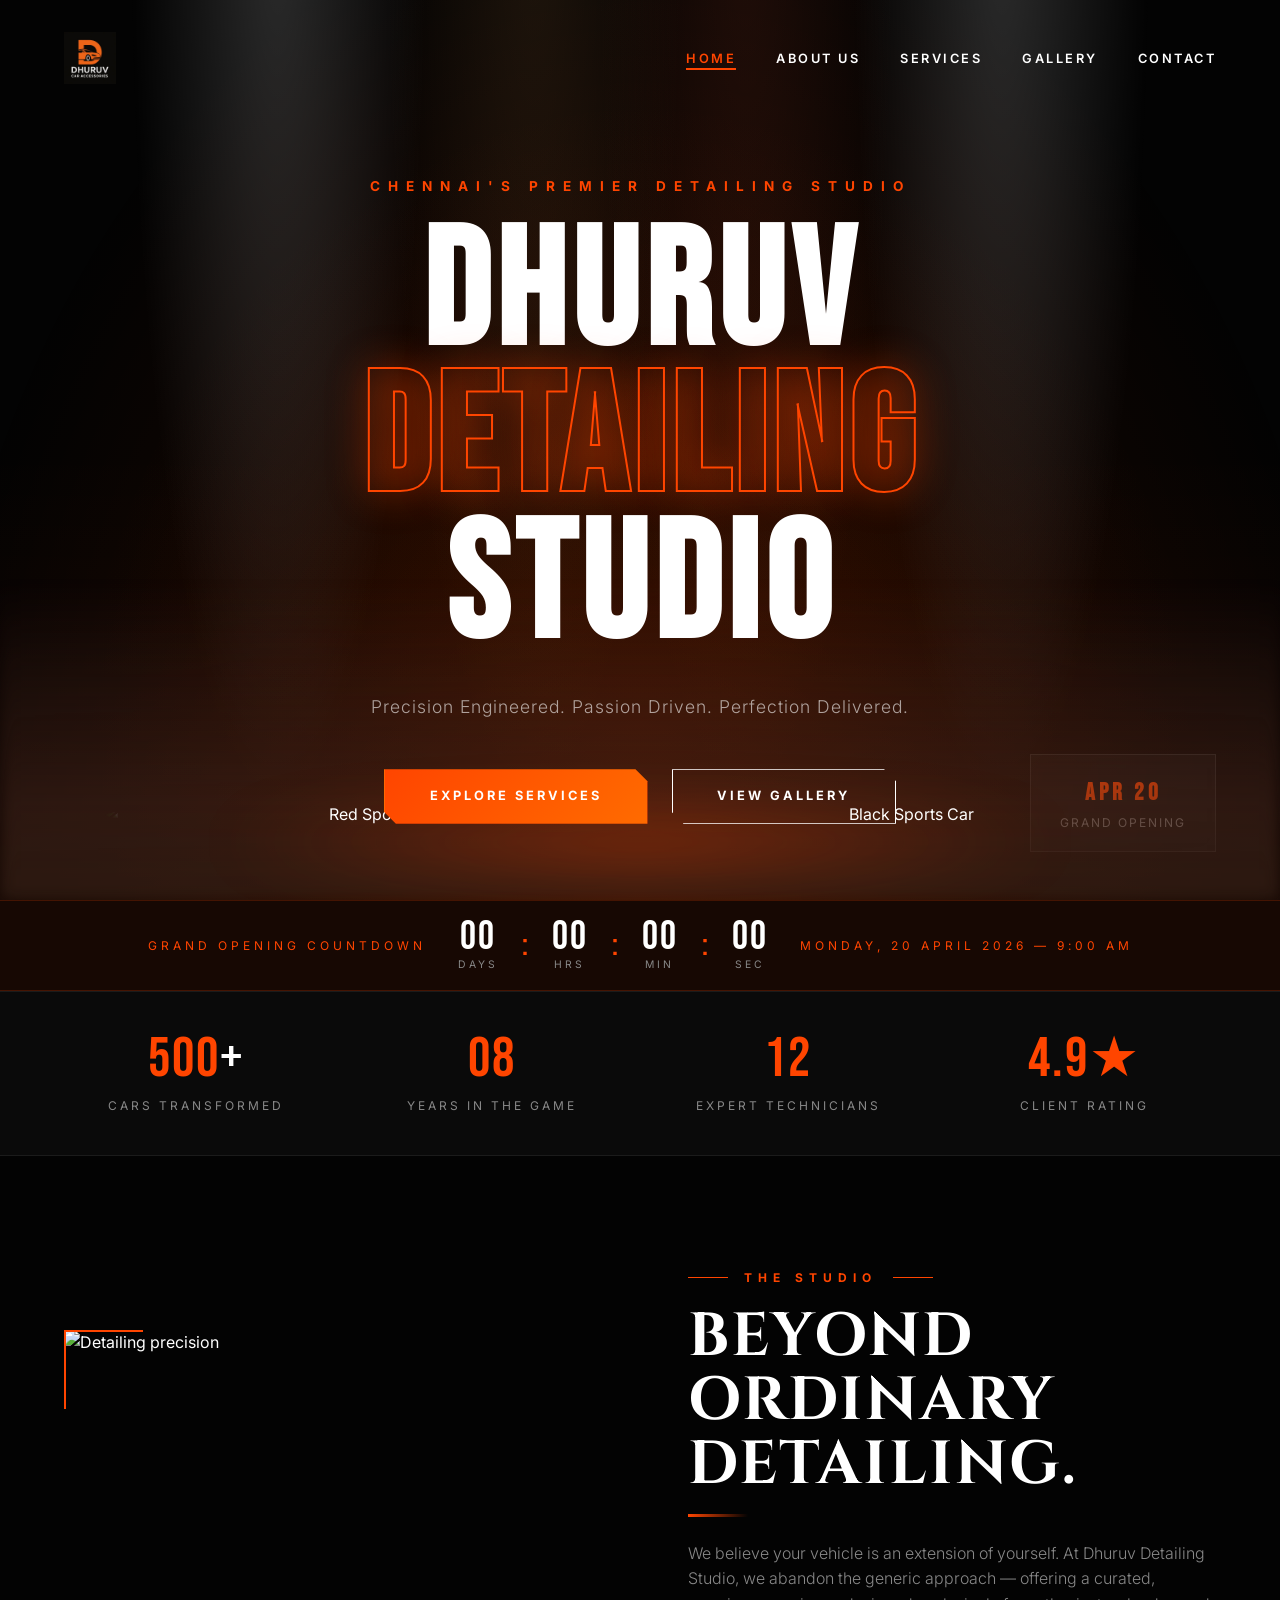
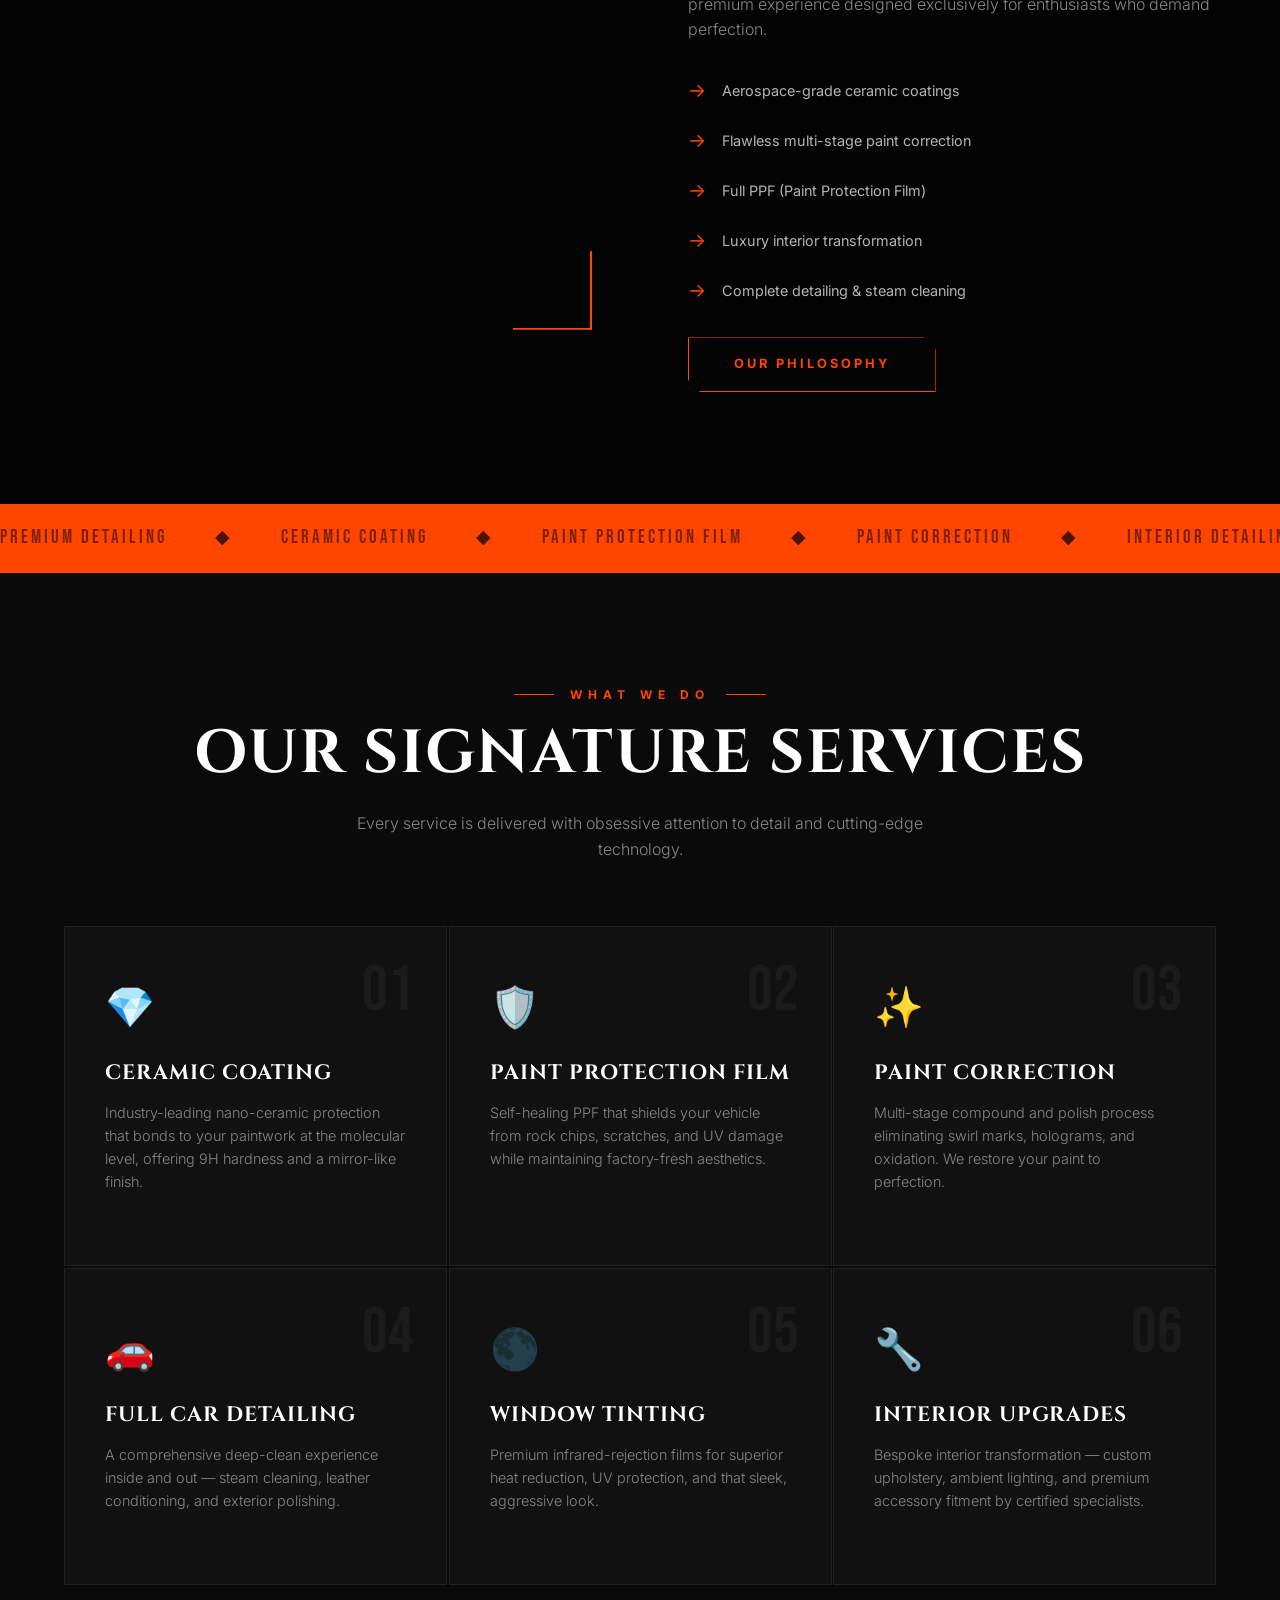
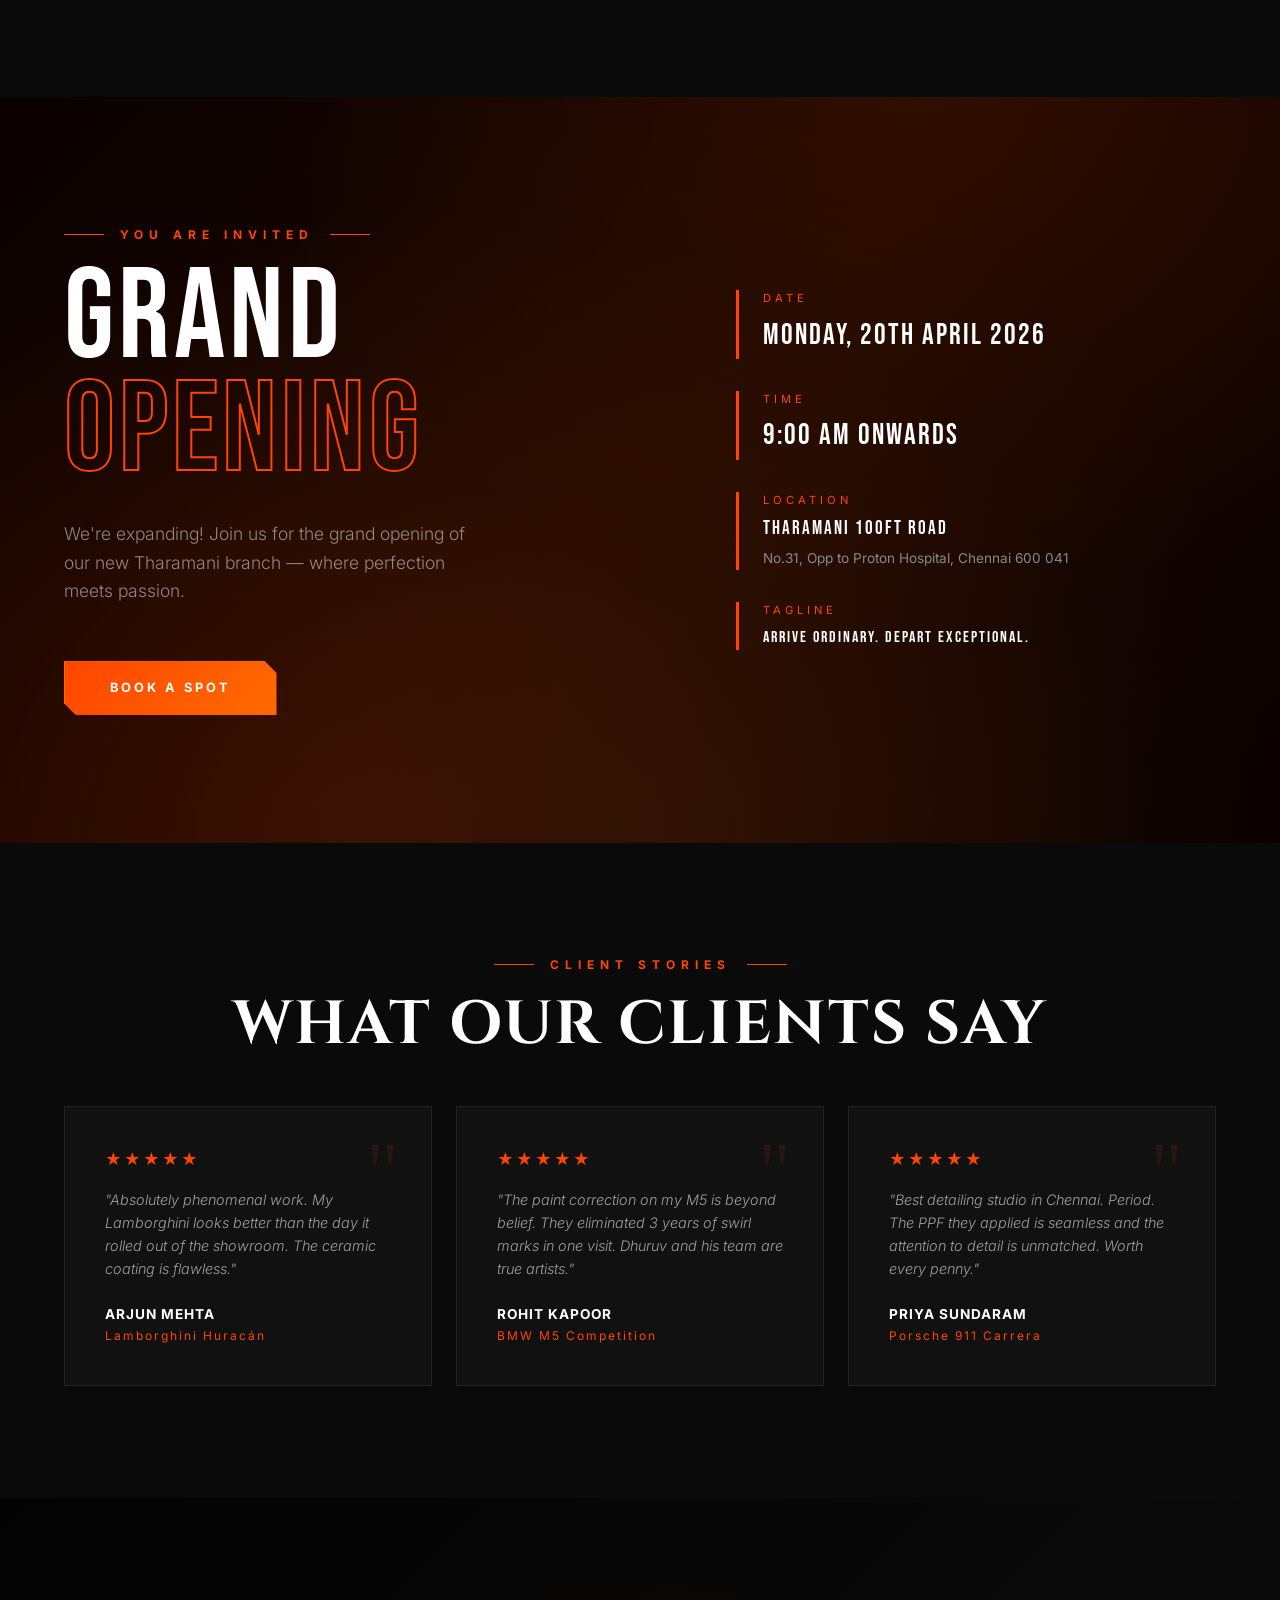
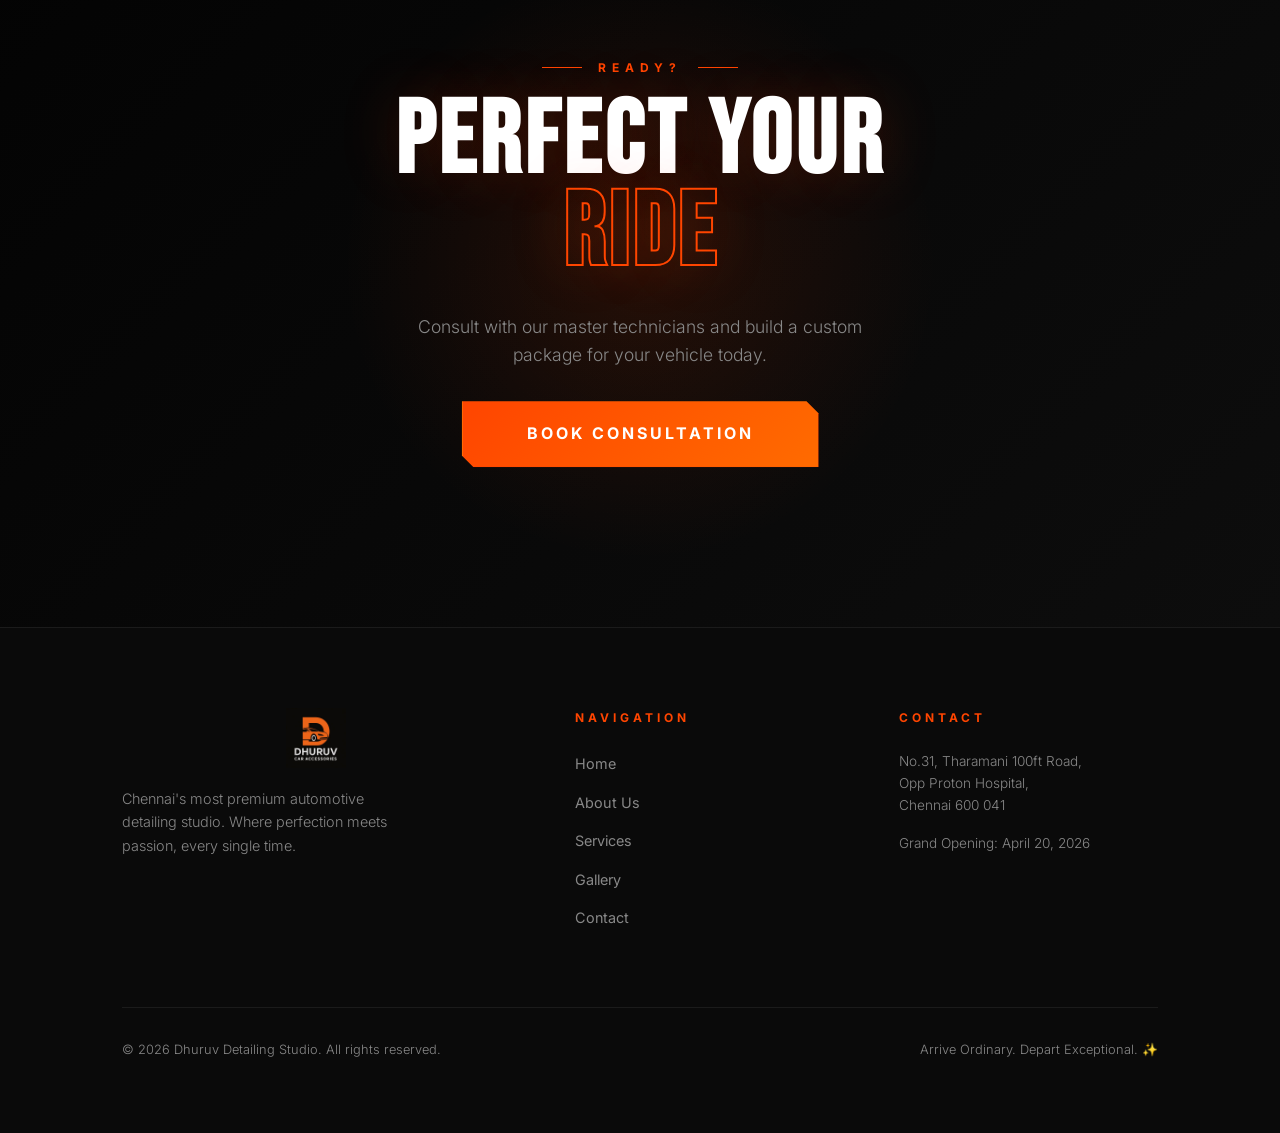
==== index.html @ 98443b07 "first working page a page is created by ai not custamized" ====
<!DOCTYPE html>
<html lang="en">
<head>
    <meta charset="UTF-8">
    <meta name="viewport" content="width=device-width, initial-scale=1.0">
    <title>Dhuruv Detailing Studio | Premium Automotive Detailing Chennai</title>
    <meta name="description" content="Chennai's most premium automotive detailing studio. Paint correction, ceramic coatings, PPF & luxury interior upgrades. Grand Opening April 20, 2026.">
    <link rel="preconnect" href="https://fonts.googleapis.com">
    <link rel="preconnect" href="https://fonts.gstatic.com" crossorigin>
    <link href="https://fonts.googleapis.com/css2?family=Bebas+Neue&family=Cinzel:wght@400;700;900&family=Inter:wght@300;400;600;700&display=swap" rel="stylesheet">
    <link rel="stylesheet" href="style.css">
    <style>
        /* Page-specific overrides */
        .hero-img-overlay {
            position: absolute; inset: 0; z-index: 1;
            background: radial-gradient(ellipse at 50% 100%, rgba(255,69,0,0.15) 0%, transparent 80%);
        }
        .car-container {
            position: absolute; bottom: 8%; left: 50%; transform: translateX(-50%);
            width: 100%; max-width: 1200px;
            display: flex; justify-content: center; align-items: flex-end; z-index: 6;
        }
        .car-red {
            width: 48%; max-width: 550px; object-fit: contain;
            opacity: 0; mix-blend-mode: lighten;
            -webkit-mask-image: radial-gradient(ellipse at center, rgba(0,0,0,1) 40%, rgba(0,0,0,0) 70%);
            mask-image: radial-gradient(ellipse at center, rgba(0,0,0,1) 40%, rgba(0,0,0,0) 70%);
            animation: carRevealLeft 2s cubic-bezier(0.16,1,0.3,1) 0.6s forwards;
            margin-right: -2%; z-index: 2;
        }
        .car-black {
            width: 48%; max-width: 550px; object-fit: contain;
            opacity: 0; mix-blend-mode: lighten;
            -webkit-mask-image: radial-gradient(ellipse at center, rgba(0,0,0,1) 40%, rgba(0,0,0,0) 70%);
            mask-image: radial-gradient(ellipse at center, rgba(0,0,0,1) 40%, rgba(0,0,0,0) 70%);
            animation: carRevealRight 2s cubic-bezier(0.16,1,0.3,1) 0.8s forwards;
            z-index: 1;
        }
        @keyframes carRevealLeft {
            from { opacity: 0; transform: translateX(-150px) translateY(30px) scale(0.95); }
            to { opacity: 1; transform: translateX(0) translateY(0) scale(1); }
        }
        @keyframes carRevealRight {
            from { opacity: 0; transform: translateX(150px) translateY(30px) scale(0.95); }
            to { opacity: 1; transform: translateX(0) translateY(0) scale(1); }
        }
        .car-glow-floor {
            position: absolute; bottom: 2%; left: 50%; transform: translateX(-50%);
            width: 1000px; max-width: 90%; height: 80px;
            background: radial-gradient(ellipse, rgba(255,69,0,0.5) 0%, transparent 60%);
            z-index: 5; filter: blur(30px);
            animation: floorGlowPulse 4s ease-in-out infinite;
        }
        @keyframes floorGlowPulse {
            0%, 100% { opacity: 0.8; transform: translateX(-50%) scaleX(1); }
            50% { opacity: 1; transform: translateX(-50%) scaleX(1.15); }
        }
        /* Grand opening countdown */
        .countdown-bar {
            background: rgba(255,69,0,0.08);
            border-top: 1px solid rgba(255,69,0,0.2);
            border-bottom: 1px solid rgba(255,69,0,0.2);
            padding: 1rem 5%; text-align: center;
            display: flex; align-items: center; justify-content: center; gap: 2rem;
            flex-wrap: wrap;
        }
        .countdown-label {
            font-size: 0.75rem; letter-spacing: 4px; text-transform: uppercase; color: var(--clr-accent);
        }
        .countdown-timer {
            display: flex; gap: 1.5rem;
        }
        .count-unit { text-align: center; }
        .count-num {
            font-family: var(--font-display); font-size: 2.5rem; color: #fff;
            line-height: 1; letter-spacing: 2px;
        }
        .count-sub { font-size: 0.65rem; letter-spacing: 3px; color: var(--clr-sub); }
        .count-sep { font-family: var(--font-display); font-size: 2rem; color: var(--clr-accent); align-self: start; padding-top: 0.2rem; }

        /* Testimonials */
        .testimonials-section { background: var(--clr-bg-2); }
        .testimonials-grid { display: grid; grid-template-columns: repeat(3,1fr); gap: 1.5rem; margin-top: 3rem; }
        .testimonial-card {
            background: var(--clr-bg-3); border: 1px solid var(--clr-border);
            padding: 2.5rem; position: relative; transition: var(--transition);
        }
        .testimonial-card:hover { border-color: rgba(255,69,0,0.2); transform: translateY(-4px); }
        .testimonial-quote {
            position: absolute; top: 1.5rem; right: 2rem;
            font-size: 5rem; color: var(--clr-accent); opacity: 0.1;
            font-family: serif; line-height: 1;
        }
        .testimonial-stars { color: var(--clr-accent); font-size: 1rem; margin-bottom: 1rem; letter-spacing: 2px; }
        .testimonial-text { font-size: 0.9rem; font-style: italic; margin-bottom: 1.5rem; color: rgba(255,255,255,0.6); }
        .testimonial-author { font-size: 0.85rem; font-weight: 700; text-transform: uppercase; letter-spacing: 1px; }
        .testimonial-car { font-size: 0.75rem; color: var(--clr-accent); letter-spacing: 2px; }

        @media(max-width: 768px) {
            .testimonials-grid { grid-template-columns: 1fr; }
            .car-silhouette { width: 100%; }
        }
    </style>
</head>
<body>

    <!-- Navigation -->
    <nav class="navbar" id="mainNav">
        <div class="nav-container">
            <a href="index.html" class="logo">
                <img src="logo.jpg" alt="Dhuruv Detailing Studio" class="nav-logo-img">
            </a>
            <ul class="nav-links">
                <li><a href="index.html" class="active">Home</a></li>
                <li><a href="about.html">About Us</a></li>
                <li><a href="shop.html">Services</a></li>
                <li><a href="gallery.html">Gallery</a></li>
                <li><a href="contact.html">Contact</a></li>
            </ul>
            <div class="hamburger" id="hamburger" onclick="toggleMenu()">
                <span></span><span></span><span></span>
            </div>
        </div>
    </nav>

    <!-- Mobile Menu -->
    <div class="mobile-menu" id="mobileMenu">
        <span class="mobile-close" onclick="toggleMenu()">✕</span>
        <a href="index.html" onclick="toggleMenu()">Home</a>
        <a href="about.html" onclick="toggleMenu()">About Us</a>
        <a href="shop.html" onclick="toggleMenu()">Services</a>
        <a href="gallery.html" onclick="toggleMenu()">Gallery</a>
        <a href="contact.html" onclick="toggleMenu()">Contact</a>
    </div>

    <!-- HERO SECTION -->
    <header class="hero-fs" id="home">

        <!-- Dark gradient base -->
        <div class="hero-bg"></div>
        <div class="hero-img-overlay"></div>

        <!-- Spotlights -->
        <div class="hero-spotlights">
            <div class="spotlight spotlight-1"></div>
            <div class="spotlight spotlight-2"></div>
            <div class="spotlight spotlight-3"></div>
            <div class="spotlight spotlight-4"></div>
        </div>

        <!-- Smoke -->
        <div class="smoke-container">
            <div class="smoke-layer smoke-1"></div>
            <div class="smoke-layer smoke-2"></div>
            <div class="smoke-layer smoke-3"></div>
            <div class="smoke-layer smoke-4"></div>
        </div>
        <div class="ground-smoke"></div>

        <!-- Lightning Bolts -->
        <div class="lightning-container">
            <div class="lightning-bolt bolt-1"></div>
            <div class="lightning-bolt bolt-2"></div>
            <div class="lightning-bolt bolt-3"></div>
            <div class="lightning-flash"></div>
            <div class="lightning-flash lightning-flash-2"></div>
            <div class="lightning-flash lightning-flash-3"></div>
        </div>

        <!-- Ember Particles -->
        <div class="particles-container" id="particles"></div>

        <!-- Car floor glow -->
        <div class="car-glow-floor"></div>

        <!-- Dual Cars (Using the poster aesthetic) -->
        <div class="car-container">
            <img src="https://images.unsplash.com/photo-1544636331-e26879cd4d9b?ixlib=rb-4.0.3&auto=format&fit=crop&w=800&q=80" alt="Red Sports Car" class="car-red">
            <img src="https://images.unsplash.com/photo-1611016186353-9af58c69a533?ixlib=rb-4.0.3&auto=format&fit=crop&w=800&q=80" alt="Black Sports Car" class="car-black">
        </div>

        <!-- Floor reflection -->
        <div class="hero-floor"></div>

        <!-- Hero Content -->
        <div class="hero-content">
            <span class="hero-eyebrow">Chennai's Premier Detailing Studio</span>
            <h1 class="hero-headline">
                <span class="line-solid">DHURUV</span>
                <span class="line-accent">DETAILING</span>
                <span class="line-solid">STUDIO</span>
            </h1>
            <p class="hero-sub">Precision Engineered. Passion Driven. Perfection Delivered.</p>
            <div class="hero-ctas">
                <a href="shop.html" class="btn btn-primary">Explore Services</a>
                <a href="gallery.html" class="btn btn-secondary">View Gallery</a>
            </div>
        </div>

        <!-- Opening badge -->
        <div class="hero-badge">
            <strong>APR 20</strong>
            Grand Opening
        </div>

        <!-- Scroll indicator -->
        <!-- <div class="scroll-indicator">
            <span>SCROLL</span>
            <div class="scroll-line"></div>
        </div> -->

    </header>

    <!-- Grand Opening Countdown -->
    <div class="countdown-bar">
        <span class="countdown-label"> Grand Opening Countdown</span>
        <div class="countdown-timer">
            <div class="count-unit">
                <div class="count-num" id="cd-days">--</div>
                <div class="count-sub">DAYS</div>
            </div>
            <span class="count-sep">:</span>
            <div class="count-unit">
                <div class="count-num" id="cd-hours">--</div>
                <div class="count-sub">HRS</div>
            </div>
            <span class="count-sep">:</span>
            <div class="count-unit">
                <div class="count-num" id="cd-mins">--</div>
                <div class="count-sub">MIN</div>
            </div>
            <span class="count-sep">:</span>
            <div class="count-unit">
                <div class="count-num" id="cd-secs">--</div>
                <div class="count-sub">SEC</div>
            </div>
        </div>
        <span class="countdown-label">Monday, 20 April 2026 — 9:00 AM</span>
    </div>

    <!-- STATS BAR -->
    <div class="stats-bar">
        <div class="stats-grid">
            <div class="reveal reveal-delay-1">
                <div class="stat-num">500<span style="color:#fff">+</span></div>
                <div class="stat-sub">Cars Transformed</div>
            </div>
            <div class="reveal reveal-delay-2">
                <div class="stat-num">08</div>
                <div class="stat-sub">Years in the Game</div>
            </div>
            <div class="reveal reveal-delay-3">
                <div class="stat-num">12</div>
                <div class="stat-sub">Expert Technicians</div>
            </div>
            <div class="reveal reveal-delay-4">
                <div class="stat-num">4.9<span style="color:var(--clr-accent)">★</span></div>
                <div class="stat-sub">Client Rating</div>
            </div>
        </div>
    </div>

    <!-- ABOUT SPLIT SECTION -->
    <section class="section" style="background: var(--clr-bg);">
        <div class="split-section">
            <div class="split-image-wrap reveal-left">
                <img src="https://images.unsplash.com/photo-1601362840469-51e4d8d58785?ixlib=rb-4.0.3&auto=format&fit=crop&w=1000&q=80" alt="Detailing precision">
                <div class="split-image-accent"></div>
                <div class="split-image-accent-tl"></div>
            </div>
            <div class="content-box reveal-right">
                <div class="section-label">The Studio</div>
                <h2 class="section-title">Beyond Ordinary Detailing.</h2>
                <p>We believe your vehicle is an extension of yourself. At Dhuruv Detailing Studio, we abandon the generic approach — offering a curated, premium experience designed exclusively for enthusiasts who demand perfection.</p>
                <ul class="icon-list">
                    <li>Aerospace-grade ceramic coatings</li>
                    <li>Flawless multi-stage paint correction</li>
                    <li>Full PPF (Paint Protection Film)</li>
                    <li>Luxury interior transformation</li>
                    <li>Complete detailing & steam cleaning</li>
                </ul>
                <a href="about.html" class="btn btn-ghost">Our Philosophy</a>
            </div>
        </div>
    </section>

    <!-- MARQUEE -->
    <div class="marquee-section">
        <div class="marquee-track" id="marqueeTrack">
            <span>Premium Detailing</span><span class="dot">◆</span>
            <span>Ceramic Coating</span><span class="dot">◆</span>
            <span>Paint Protection Film</span><span class="dot">◆</span>
            <span>Paint Correction</span><span class="dot">◆</span>
            <span>Interior Detailing</span><span class="dot">◆</span>
            <span>Tinting</span><span class="dot">◆</span>
            <span>Premium Detailing</span><span class="dot">◆</span>
            <span>Ceramic Coating</span><span class="dot">◆</span>
            <span>Paint Protection Film</span><span class="dot">◆</span>
            <span>Paint Correction</span><span class="dot">◆</span>
            <span>Interior Detailing</span><span class="dot">◆</span>
            <span>Tinting</span><span class="dot">◆</span>
        </div>
    </div>

    <!-- SERVICES SECTION -->
    <section class="section services-section">
        <div class="container text-center">
            <div class="section-label" style="justify-content:center;">What We Do</div>
            <h2 class="section-title reveal">Our Signature Services</h2>
            <p class="reveal" style="max-width:600px; margin: 0 auto 0;">Every service is delivered with obsessive attention to detail and cutting-edge technology.</p>
        </div>
        <div class="services-grid" style="max-width:1400px; margin: 4rem auto 0; padding: 0 5%;">
            <div class="service-card reveal reveal-delay-1">
                <span class="service-number">01</span>
                <span class="service-icon">💎</span>
                <h3>Ceramic Coating</h3>
                <p>Industry-leading nano-ceramic protection that bonds to your paintwork at the molecular level, offering 9H hardness and a mirror-like finish.</p>
            </div>
            <div class="service-card reveal reveal-delay-2">
                <span class="service-number">02</span>
                <span class="service-icon">🛡️</span>
                <h3>Paint Protection Film</h3>
                <p>Self-healing PPF that shields your vehicle from rock chips, scratches, and UV damage while maintaining factory-fresh aesthetics.</p>
            </div>
            <div class="service-card reveal reveal-delay-3">
                <span class="service-number">03</span>
                <span class="service-icon">✨</span>
                <h3>Paint Correction</h3>
                <p>Multi-stage compound and polish process eliminating swirl marks, holograms, and oxidation. We restore your paint to perfection.</p>
            </div>
            <div class="service-card reveal reveal-delay-1">
                <span class="service-number">04</span>
                <span class="service-icon">🚗</span>
                <h3>Full Car Detailing</h3>
                <p>A comprehensive deep-clean experience inside and out — steam cleaning, leather conditioning, and exterior polishing.</p>
            </div>
            <div class="service-card reveal reveal-delay-2">
                <span class="service-number">05</span>
                <span class="service-icon">🌑</span>
                <h3>Window Tinting</h3>
                <p>Premium infrared-rejection films for superior heat reduction, UV protection, and that sleek, aggressive look.</p>
            </div>
            <div class="service-card reveal reveal-delay-3">
                <span class="service-number">06</span>
                <span class="service-icon">🔧</span>
                <h3>Interior Upgrades</h3>
                <p>Bespoke interior transformation — custom upholstery, ambient lighting, and premium accessory fitment by certified specialists.</p>
            </div>
        </div>
    </section>

    <!-- GRAND OPENING EVENT BANNER -->
    <section class="event-banner">
        <div class="event-banner-bg"></div>
        <div class="event-banner-smoke"></div>

        <!-- Mini lightning inside banner -->
        <div style="position:absolute;inset:0;pointer-events:none;overflow:hidden;z-index:1;">
            <div style="position:absolute;top:0;left:15%;width:2px;height:70%;background:linear-gradient(to bottom,transparent,rgba(255,150,100,0.6),transparent);filter:blur(2px);animation:strikeBolt 8s ease-in-out infinite 1s;opacity:0;"></div>
            <div style="position:absolute;top:0;right:20%;width:2px;height:60%;background:linear-gradient(to bottom,transparent,rgba(255,200,150,0.5),transparent);filter:blur(2px);animation:strikeBolt 11s ease-in-out infinite 5s;opacity:0;"></div>
        </div>

        <div class="event-content">
            <div>
                <div class="section-label" style="color:var(--clr-accent);">You Are Invited</div>
                <div class="event-title reveal-left">
                    <span>GRAND</span><br>
                    <span class="accent-line">OPENING</span>
                </div>
                <p style="margin-top:2rem; max-width:420px; font-size:1.1rem; color:rgba(255,255,255,0.5);">
                    We're expanding! Join us for the grand opening of our new Tharamani branch — where perfection meets passion.
                </p>
                <a href="contact.html" class="btn btn-primary" style="margin-top:2rem;">Book a Spot</a>
            </div>
            <div class="event-details reveal-right">
                <div class="event-item">
                    <div class="label">Date</div>
                    <div class="value">Monday, 20th April 2026</div>
                </div>
                <div class="event-item">
                    <div class="label">Time</div>
                    <div class="value">9:00 AM Onwards</div>
                </div>
                <div class="event-item">
                    <div class="label">Location</div>
                    <div class="value" style="font-size:1.2rem;">Tharamani 100ft Road</div>
                    <div class="sub">No.31, Opp to Proton Hospital, Chennai 600 041</div>
                </div>
                <div class="event-item">
                    <div class="label">Tagline</div>
                    <div class="value" style="font-size:1rem; font-family:var(--font-display); letter-spacing:2px;">Arrive Ordinary. Depart Exceptional.</div>
                </div>
            </div>
        </div>
    </section>

    <!-- TESTIMONIALS -->
    <section class="section testimonials-section">
        <div class="container">
            <div class="text-center">
                <div class="section-label" style="justify-content:center;">Client Stories</div>
                <h2 class="section-title reveal">What Our Clients Say</h2>
            </div>
            <div class="testimonials-grid">
                <div class="testimonial-card reveal reveal-delay-1">
                    <div class="testimonial-quote">"</div>
                    <div class="testimonial-stars">★★★★★</div>
                    <p class="testimonial-text">"Absolutely phenomenal work. My Lamborghini looks better than the day it rolled out of the showroom. The ceramic coating is flawless."</p>
                    <div class="testimonial-author">Arjun Mehta</div>
                    <div class="testimonial-car">Lamborghini Huracán</div>
                </div>
                <div class="testimonial-card reveal reveal-delay-2">
                    <div class="testimonial-quote">"</div>
                    <div class="testimonial-stars">★★★★★</div>
                    <p class="testimonial-text">"The paint correction on my M5 is beyond belief. They eliminated 3 years of swirl marks in one visit. Dhuruv and his team are true artists."</p>
                    <div class="testimonial-author">Rohit Kapoor</div>
                    <div class="testimonial-car">BMW M5 Competition</div>
                </div>
                <div class="testimonial-card reveal reveal-delay-3">
                    <div class="testimonial-quote">"</div>
                    <div class="testimonial-stars">★★★★★</div>
                    <p class="testimonial-text">"Best detailing studio in Chennai. Period. The PPF they applied is seamless and the attention to detail is unmatched. Worth every penny."</p>
                    <div class="testimonial-author">Priya Sundaram</div>
                    <div class="testimonial-car">Porsche 911 Carrera</div>
                </div>
            </div>
        </div>
    </section>

    <!-- CTA SECTION -->
    <section class="cta-section">
        <div class="cta-bg-glow"></div>
        <div class="container" style="position:relative;z-index:2;">
            <div class="section-label" style="justify-content:center;" class="reveal">Ready?</div>
            <h2 class="bold-title reveal">PERFECT YOUR<br><span style="-webkit-text-stroke:2px var(--clr-accent);color:transparent;">RIDE</span></h2>
            <p class="reveal" style="max-width:500px; margin: 2rem auto; font-size:1.1rem;">
                Consult with our master technicians and build a custom package for your vehicle today.
            </p>
            <a href="contact.html" class="btn btn-primary reveal" style="font-size:1rem; padding:1.2rem 4rem;">Book Consultation</a>
        </div>
    </section>

    <!-- FOOTER -->
    <footer>
        <div class="container">
            <div class="footer-grid">
                <div class="footer-brand">
                    <a href="index.html">
                        <img src="logo.jpg" alt="Dhuruv Detailing Studio" class="footer-logo-img">
                    </a>
                    <p>Chennai's most premium automotive detailing studio. Where perfection meets passion, every single time.</p>
                </div>
                <div class="footer-nav">
                    <h4>Navigation</h4>
                    <ul>
                        <li><a href="index.html">Home</a></li>
                        <li><a href="about.html">About Us</a></li>
                        <li><a href="shop.html">Services</a></li>
                        <li><a href="gallery.html">Gallery</a></li>
                        <li><a href="contact.html">Contact</a></li>
                    </ul>
                </div>
                <div class="footer-contact">
                    <h4>Contact</h4>
                    <p>No.31, Tharamani 100ft Road,<br>Opp Proton Hospital,<br>Chennai 600 041</p>
                    <p style="margin-top:1rem;">Grand Opening: April 20, 2026</p>
                </div>
            </div>
            <div class="footer-bottom">
                <p>© 2026 Dhuruv Detailing Studio. All rights reserved.</p>
                <p>Arrive Ordinary. Depart Exceptional. ✨</p>
            </div>
        </div>
    </footer>

    <script>
        // ─── Navbar scroll ───
        const nav = document.getElementById('mainNav');
        window.addEventListener('scroll', () => {
            nav.classList.toggle('scrolled', window.scrollY > 60);
        });

        // ─── Mobile menu ───
        function toggleMenu() {
            document.getElementById('mobileMenu').classList.toggle('open');
        }

        // ─── Scroll reveal ───
        const revealObserver = new IntersectionObserver((entries) => {
            entries.forEach(e => { if (e.isIntersecting) e.target.classList.add('active'); });
        }, { threshold: 0.12, rootMargin: '0px 0px -50px 0px' });

        document.querySelectorAll('.reveal, .reveal-left, .reveal-right').forEach(el => revealObserver.observe(el));

        // ─── Countdown Timer ───
        function updateCountdown() {
            const target = new Date('April 20, 2026 09:00:00').getTime();
            const now = new Date().getTime();
            const diff = target - now;

            if (diff <= 0) {
                document.getElementById('cd-days').textContent = '00';
                document.getElementById('cd-hours').textContent = '00';
                document.getElementById('cd-mins').textContent = '00';
                document.getElementById('cd-secs').textContent = '00';
                return;
            }

            const d = Math.floor(diff / (1000 * 60 * 60 * 24));
            const h = Math.floor((diff % (1000 * 60 * 60 * 24)) / (1000 * 60 * 60));
            const m = Math.floor((diff % (1000 * 60 * 60)) / (1000 * 60));
            const s = Math.floor((diff % (1000 * 60)) / 1000);

            document.getElementById('cd-days').textContent = String(d).padStart(2, '0');
            document.getElementById('cd-hours').textContent = String(h).padStart(2, '0');
            document.getElementById('cd-mins').textContent = String(m).padStart(2, '0');
            document.getElementById('cd-secs').textContent = String(s).padStart(2, '0');
        }
        setInterval(updateCountdown, 1000);
        updateCountdown();

        // ─── Generate ember particles ───
        const particleContainer = document.getElementById('particles');
        const colors = ['#FF4500','#FF6B00','#FF8C00','#FFB347','#FF3300'];
        for (let i = 0; i < 40; i++) {
            const p = document.createElement('div');
            p.classList.add('particle');
            const size = Math.random() * 4 + 1;
            const leftPct = Math.random() * 100;
            const dur = Math.random() * 8 + 4;
            const delay = Math.random() * 10;
            const px = (Math.random() - 0.5) * 200;
            p.style.cssText = `
                width: ${size}px; height: ${size}px;
                left: ${leftPct}%;
                bottom: ${Math.random() * 30}%;
                background: ${colors[Math.floor(Math.random() * colors.length)]};
                box-shadow: 0 0 ${size * 3}px currentColor;
                --pdur: ${dur}s;
                --pdelay: ${delay}s;
                --px: ${px}px;
            `;
            particleContainer.appendChild(p);
        }
    </script>
</body>
</html>
---- style.css ----
/* ==============================================
   DHURUV DETAILING STUDIO — ULTIMATE PREMIUM CSS
   ============================================== */

@import url('https://fonts.googleapis.com/css2?family=Bebas+Neue&family=Cinzel:wght@400;700;900&family=Inter:wght@300;400;600;700&display=swap');

:root {
    --clr-bg: #030303;
    --clr-bg-2: #0a0a0a;
    --clr-bg-3: #111111;
    --clr-accent: #FF4500;
    --clr-accent-2: #FF6B00;
    --clr-accent-glow: rgba(255,69,0,0.6);
    --clr-gold: #C9A84C;
    --clr-white: #FFFFFF;
    --clr-sub: #888888;
    --clr-border: rgba(255,255,255,0.07);
    --font-display: 'Bebas Neue', sans-serif;
    --font-heading: 'Cinzel', serif;
    --font-body: 'Inter', sans-serif;
    --transition: all 0.4s cubic-bezier(0.25, 0.8, 0.25, 1);
}

/* ==============================================
   RESET & BASE
   ============================================== */
*, *::before, *::after { margin: 0; padding: 0; box-sizing: border-box; }

html { scroll-behavior: smooth; }

body {
    font-family: var(--font-body);
    background-color: var(--clr-bg);
    color: var(--clr-white);
    line-height: 1.6;
    overflow-x: hidden;
}

h1, h2, h3 { line-height: 1.05; }
p { color: var(--clr-sub); font-weight: 300; margin-bottom: 1.5rem; }
a { text-decoration: none; color: inherit; transition: var(--transition); }
ul { list-style: none; }
img { max-width: 100%; display: block; }

.container { width: 100%; max-width: 1400px; margin: 0 auto; padding: 0 5%; }
.text-center { text-align: center; }
.section { padding: 7rem 0; }

/* ==============================================
   NAVIGATION
   ============================================== */
.navbar {
    position: fixed; top: 0; left: 0; width: 100%; z-index: 1000;
    padding: 2rem 5%; transition: var(--transition);
}

.navbar.scrolled {
    background: rgba(3, 3, 3, 0.92);
    backdrop-filter: blur(24px);
    padding: 1.2rem 5%;
    border-bottom: 1px solid rgba(255,69,0,0.15);
    box-shadow: 0 4px 40px rgba(0,0,0,0.5);
}

.nav-container { display: flex; justify-content: space-between; align-items: center; }

.nav-logo-img { height: 52px; width: auto; object-fit: contain; display: block; }
.footer-logo-img { height: 60px; width: auto; margin: 0 auto 1.2rem auto; display: block; object-fit: contain; }

.nav-links { display: flex; gap: 2.5rem; align-items: center; }
.nav-links a {
    font-size: 0.8rem; font-weight: 600; text-transform: uppercase; letter-spacing: 2.5px;
    position: relative; padding-bottom: 4px;
}
.nav-links a::after {
    content: ''; position: absolute; bottom: 0; left: 0; width: 0%;
    height: 2px; background: var(--clr-accent); transition: var(--transition);
}
.nav-links a:hover::after, .nav-links a.active::after { width: 100%; }
.nav-links a:hover, .nav-links a.active { color: var(--clr-accent); }

/* Hamburger */
.hamburger { display: none; flex-direction: column; gap: 5px; cursor: pointer; }
.hamburger span { width: 26px; height: 2px; background: #fff; transition: var(--transition); }

/* Mobile menu */
.mobile-menu {
    display: none; position: fixed; top: 0; left: 0; width: 100%; height: 100%;
    background: rgba(3,3,3,0.97); z-index: 999; flex-direction: column;
    align-items: center; justify-content: center; gap: 3rem;
}
.mobile-menu.open { display: flex; }
.mobile-menu a { font-size: 2rem; font-family: var(--font-display); letter-spacing: 4px; }
.mobile-menu a:hover { color: var(--clr-accent); }
.mobile-close { position: absolute; top: 2rem; right: 5%; font-size: 2rem; cursor: pointer; color: var(--clr-sub); }

/* ==============================================
   BUTTONS
   ============================================== */
.btn {
    display: inline-flex; align-items: center; justify-content: center; gap: 0.75rem;
    padding: 1rem 2.8rem; font-family: var(--font-body); font-size: 0.8rem;
    font-weight: 700; text-transform: uppercase; letter-spacing: 3px;
    border: 1px solid transparent; cursor: pointer; position: relative; overflow: hidden;
    transition: var(--transition); clip-path: polygon(0 0, calc(100% - 12px) 0, 100% 12px, 100% 100%, 12px 100%, 0 calc(100% - 12px));
}
.btn::after {
    content: ''; position: absolute; inset: 0;
    background: linear-gradient(135deg, rgba(255,255,255,0.15) 0%, transparent 60%);
    opacity: 0; transition: var(--transition);
}
.btn:hover::after { opacity: 1; }

.btn-primary {
    background: linear-gradient(135deg, var(--clr-accent), var(--clr-accent-2));
    color: #fff; box-shadow: 0 0 25px rgba(255,69,0,0.4);
}
.btn-primary:hover {
    transform: translateY(-3px);
    box-shadow: 0 0 45px rgba(255,69,0,0.7), 0 10px 30px rgba(0,0,0,0.4);
}

.btn-secondary {
    background: transparent; border-color: var(--clr-white); color: var(--clr-white);
}
.btn-secondary:hover {
    background: var(--clr-white); color: var(--clr-bg); transform: translateY(-3px);
}

.btn-ghost {
    background: transparent; border-color: var(--clr-accent); color: var(--clr-accent);
}
.btn-ghost:hover { background: var(--clr-accent); color: #fff; }

/* ==============================================
   TYPOGRAPHY
   ============================================== */
.display-title {
    font-family: var(--font-display);
    font-size: clamp(5rem, 14vw, 12rem);
    line-height: 0.9;
    letter-spacing: 4px;
    text-transform: uppercase;
}

.section-label {
    font-size: 0.75rem; font-weight: 700; letter-spacing: 6px;
    text-transform: uppercase; color: var(--clr-accent);
    display: flex; align-items: center; gap: 1rem; margin-bottom: 1.2rem;
}
.section-label::before, .section-label::after {
    content: ''; flex: 1; max-width: 40px; height: 1px; background: var(--clr-accent);
}

.section-title {
    font-family: var(--font-heading);
    font-size: clamp(2rem, 5vw, 3.8rem);
    font-weight: 700; letter-spacing: 2px; text-transform: uppercase;
    margin-bottom: 1.5rem; position: relative;
}

.bold-title {
    font-family: var(--font-display);
    font-size: clamp(3rem, 8vw, 7rem);
    letter-spacing: 4px; text-transform: uppercase; line-height: 0.9;
}

/* ==============================================
   HERO — CINEMATIC with SMOKE & LIGHTNING
   ============================================== */
.hero-fs {
    height: 100vh; min-height: 700px;
    position: relative; display: flex; align-items: center; justify-content: center;
    text-align: center; overflow: hidden;
    padding-top: 100px; /* Prevent overlap with fixed navbar */
}

/* Base dark background */
.hero-bg {
    position: absolute; inset: 0; z-index: 0;
    background: radial-gradient(ellipse at 50% 80%, #1a0800 0%, #030303 60%);
}

/* Floor reflection / wet ground effect */
.hero-floor {
    position: absolute; bottom: 0; left: 0; width: 100%; height: 50%;
    background: linear-gradient(to top, rgba(255,69,0,0.06) 0%, transparent 100%);
    z-index: 1;
}

/* Spotlight beams */
.hero-spotlights {
    position: absolute; inset: 0; z-index: 1; pointer-events: none;
}

.spotlight {
    position: absolute; top: -10%; width: 300px; height: 100%;
    border-radius: 0 0 50% 50%;
    transform-origin: top center;
    opacity: 0.18;
}

.spotlight-1 {
    left: 10%;
    background: radial-gradient(ellipse at top, rgba(255,255,255,0.9), transparent 70%);
    animation: spotSwing1 8s ease-in-out infinite;
}
.spotlight-2 {
    left: 30%;
    background: radial-gradient(ellipse at top, rgba(255,180,100,0.8), transparent 70%);
    animation: spotSwing2 10s ease-in-out infinite 1s;
    opacity: 0.12;
}
.spotlight-3 {
    right: 10%;
    background: radial-gradient(ellipse at top, rgba(255,255,255,0.9), transparent 70%);
    animation: spotSwing1 9s ease-in-out infinite 2s reverse;
}
.spotlight-4 {
    right: 30%;
    background: radial-gradient(ellipse at top, rgba(255,100,60,0.8), transparent 70%);
    animation: spotSwing2 7s ease-in-out infinite 0.5s;
    opacity: 0.13;
}

@keyframes spotSwing1 {
    0%, 100% { transform: rotate(-15deg); }
    50% { transform: rotate(5deg); }
}
@keyframes spotSwing2 {
    0%, 100% { transform: rotate(10deg); }
    50% { transform: rotate(-8deg); }
}

/* Smoke layers - Intensified */
.smoke-container {
    position: absolute; inset: 0; z-index: 2; pointer-events: none; overflow: hidden;
}

.smoke-layer {
    position: absolute; bottom: -20%; left: -10%; width: 120%; height: 80%;
    border-radius: 50%;
    filter: blur(50px);
    opacity: 0;
    animation: smokeRise var(--dur, 12s) ease-in-out infinite var(--delay, 0s);
}

.smoke-1 {
    background: radial-gradient(ellipse, rgba(150,150,160,0.6) 0%, transparent 70%);
    --dur: 14s; --delay: 0s; left: -5%; width: 60%;
}
.smoke-2 {
    background: radial-gradient(ellipse, rgba(100,100,120,0.5) 0%, transparent 70%);
    --dur: 18s; --delay: 4s; left: 30%; width: 70%;
}
.smoke-3 {
    background: radial-gradient(ellipse, rgba(140,100,80,0.45) 0%, transparent 70%);
    --dur: 16s; --delay: 8s; left: 60%; width: 60%;
}
.smoke-4 {
    background: radial-gradient(ellipse, rgba(80,80,100,0.5) 0%, transparent 70%);
    --dur: 20s; --delay: 2s; left: 10%; width: 80%;
    bottom: -30%;
}

@keyframes smokeRise {
    0% { transform: translateY(0) scaleX(1); opacity: 0; }
    20% { opacity: 0.95; }
    60% { opacity: 0.7; }
    100% { transform: translateY(-50%) scaleX(1.4); opacity: 0; }
}

/* Ground smoke drift */
.ground-smoke {
    position: absolute; bottom: 0; left: 0; width: 100%; height: 35%;
    z-index: 3; pointer-events: none;
    background: linear-gradient(to top,
        rgba(50,30,20,0.8) 0%,
        rgba(70,40,30,0.5) 30%,
        transparent 100%);
    filter: blur(8px);
    animation: groundSmokePulse 5s ease-in-out infinite;
}

@keyframes groundSmokePulse {
    0%, 100% { opacity: 0.8; }
    50% { opacity: 1; }
}

/* Lightning bolts - Intensified */
.lightning-container {
    position: absolute; inset: 0; z-index: 4; pointer-events: none; overflow: hidden;
}

.lightning-bolt {
    position: absolute; top: 0;
    width: 6px;
    background: linear-gradient(to bottom, rgba(255,255,255,0), #fff, #e0f2fe, rgba(255,255,255,0));
    filter: blur(1px) drop-shadow(0 0 15px #fff) drop-shadow(0 0 30px #aaf);
    transform-origin: top center;
    opacity: 0;
}

.lightning-bolt::before {
    content: '';
    position: absolute;
    inset: -15px;
    background: inherit;
    filter: blur(20px);
    opacity: 0.6;
}

.bolt-1 { left: 20%; height: 60%; transform: rotate(5deg); animation: strikeBolt 6s ease-in-out infinite 0.5s; }
.bolt-2 { right: 22%; height: 70%; transform: rotate(-8deg); animation: strikeBolt 8s ease-in-out infinite 3s; }
.bolt-3 { left: 50%; height: 50%; transform: rotate(3deg); animation: strikeBolt 10s ease-in-out infinite 5s; }

@keyframes strikeBolt {
    0%, 85%, 100% { opacity: 0; }
    86% { opacity: 1; transform: scaleY(1.05) rotate(5deg); }
    87% { opacity: 0; }
    88% { opacity: 0.9; transform: scaleY(1.1) rotate(5deg); }
    90% { opacity: 0; }
    92% { opacity: 0.8; transform: scaleY(1) rotate(5deg); }
    95% { opacity: 0; }
}

/* Lightning flash - Deeper contrast */
.lightning-flash {
    position: absolute; inset: 0; z-index: 5; pointer-events: none;
    background: rgba(200, 220, 255, 0);
    animation: flashBg 6s ease-in-out infinite 0.5s;
}
.lightning-flash-2 { animation: flashBg 8s ease-in-out infinite 3s; }
.lightning-flash-3 { animation: flashBg 10s ease-in-out infinite 5s; }

@keyframes flashBg {
    0%, 85%, 100% { background: rgba(200,220,255,0); }
    86% { background: rgba(200,230,255,0.12); }
    87% { background: rgba(200,220,255,0); }
    88% { background: rgba(200,230,255,0.08); }
    90% { background: rgba(200,220,255,0); }
}

/* Embers / Particles */
.particles-container {
    position: absolute; inset: 0; z-index: 4; pointer-events: none; overflow: hidden;
}

.particle {
    position: absolute;
    border-radius: 50%;
    background: var(--clr-accent);
    animation: particleFloat var(--pdur, 6s) ease-out infinite var(--pdelay, 0s);
    opacity: 0;
}

@keyframes particleFloat {
    0% { transform: translateY(0) translateX(0) scale(1); opacity: 0; }
    10% { opacity: 1; }
    100% { transform: translateY(-120vh) translateX(var(--px, 50px)) scale(0); opacity: 0; }
}

/* Hero content */
.hero-content {
    position: relative; z-index: 10; max-width: 1000px; padding: 0 2rem;
}

.hero-eyebrow {
    font-size: 0.85rem; font-weight: 700; letter-spacing: 8px; text-transform: uppercase;
    color: var(--clr-accent); margin-bottom: 1.5rem; display: block;
    animation: fadeInDown 1s ease both;
}

.hero-headline {
    font-family: var(--font-display);
    font-size: clamp(4.5rem, 13vw, 11rem);
    line-height: 0.88;
    letter-spacing: 6px;
    text-transform: uppercase;
    margin-bottom: 1rem;
    animation: heroTextReveal 1.2s cubic-bezier(0.16, 1, 0.3, 1) 0.3s both;
}

.hero-headline .line-accent {
    -webkit-text-stroke: 2px var(--clr-accent);
    color: transparent;
    display: block;
    text-shadow: 0 0 40px rgba(255,69,0,0.4);
}
.hero-headline .line-solid { display: block; }

.hero-sub {
    font-size: clamp(0.9rem, 2vw, 1.1rem); font-weight: 300;
    max-width: 600px; margin: 2rem auto;
    color: rgba(255,255,255,0.6); letter-spacing: 1px;
    animation: fadeInUp 1s ease 0.8s both;
}

.hero-ctas {
    display: flex; gap: 1.5rem; justify-content: center; flex-wrap: wrap; margin-top: 3rem;
    animation: fadeInUp 1s ease 1s both;
}

.hero-badge {
    position: absolute; bottom: 3rem; right: 5%;
    border: 1px solid rgba(255,255,255,0.1);
    background: rgba(255,255,255,0.04);
    backdrop-filter: blur(10px);
    padding: 1.2rem 1.8rem;
    font-size: 0.75rem; letter-spacing: 2px; text-transform: uppercase;
    color: rgba(255,255,255,0.5);
    animation: fadeIn 1.5s ease 1.5s both;
}
.hero-badge strong { display: block; font-size: 1.5rem; font-family: var(--font-display); color: var(--clr-accent); letter-spacing: 4px; }

.scroll-indicator {
    position: absolute; bottom: 2.5rem; left: 50%; transform: translateX(-50%);
    display: flex; flex-direction: column; align-items: center; gap: 0.5rem; z-index: 10;
    animation: fadeIn 2s ease 2s both;
}
.scroll-line {
    width: 1px; height: 50px; background: linear-gradient(to bottom, transparent, var(--clr-accent), transparent);
    animation: scrollPulse 2s ease-in-out infinite;
}
.scroll-indicator span { font-size: 0.6rem; letter-spacing: 4px; color: var(--clr-sub); }

@keyframes scrollPulse {
    0%, 100% { opacity: 0.3; transform: scaleY(0.8); }
    50% { opacity: 1; transform: scaleY(1); }
}

/* ==============================================
   STATS BAR
   ============================================== */
.stats-bar {
    background: var(--clr-bg-2);
    border-top: 1px solid var(--clr-border);
    border-bottom: 1px solid var(--clr-border);
    padding: 2.5rem 5%;
    position: relative; z-index: 10;
}
.stats-grid {
    display: grid; grid-template-columns: repeat(4, 1fr); gap: 2rem; text-align: center;
    max-width: 1400px; margin: 0 auto;
}
.stat-num {
    font-family: var(--font-display); font-size: 3.5rem; color: var(--clr-accent);
    line-height: 1; letter-spacing: 2px;
}
.stat-sub { font-size: 0.75rem; letter-spacing: 3px; text-transform: uppercase; color: var(--clr-sub); margin-top: 0.5rem; }
.stat-divider { width: 1px; height: 60px; background: var(--clr-border); margin: 0 auto; }

/* ==============================================
   ABOUT SPLIT SECTION
   ============================================== */
.split-section {
    display: grid; grid-template-columns: 1fr 1fr; gap: 6rem; align-items: center;
    max-width: 1400px; margin: 0 auto; padding: 0 5%;
}

.split-image-wrap {
    position: relative; height: 600px; overflow: hidden;
    clip-path: polygon(0 0, calc(100% - 30px) 0, 100% 30px, 100% 100%, 30px 100%, 0 calc(100% - 30px));
}
.split-image-wrap img {
    width: 100%; height: 100%; object-fit: cover;
    transition: transform 0.8s ease;
}
.split-image-wrap:hover img { transform: scale(1.05); }

.split-image-accent {
    position: absolute; bottom: -1px; right: -1px;
    width: 80px; height: 80px;
    border-bottom: 3px solid var(--clr-accent);
    border-right: 3px solid var(--clr-accent);
}
.split-image-accent-tl {
    position: absolute; top: -1px; left: -1px;
    width: 80px; height: 80px;
    border-top: 3px solid var(--clr-accent);
    border-left: 3px solid var(--clr-accent);
}

.content-box .section-title::after {
    content: ''; display: block; width: 60px; height: 3px;
    background: linear-gradient(to right, var(--clr-accent), transparent);
    margin-top: 1rem;
}

.icon-list { margin: 2rem 0; }
.icon-list li {
    display: flex; align-items: center; gap: 1rem; margin-bottom: 1.2rem;
    font-size: 0.9rem; color: rgba(255,255,255,0.7);
}
.icon-list li::before {
    content: '→'; color: var(--clr-accent); font-size: 1.2rem; flex-shrink: 0;
}

/* ==============================================
   SERVICES GRID
   ============================================== */
.services-section { background: var(--clr-bg-2); }

.services-grid {
    display: grid; grid-template-columns: repeat(3, 1fr); gap: 1.5px;
    margin-top: 4rem;
}

.service-card {
    position: relative; overflow: hidden;
    background: var(--clr-bg-3);
    padding: 3rem 2.5rem;
    border: 1px solid var(--clr-border);
    transition: var(--transition);
    cursor: default;
}

.service-card::before {
    content: ''; position: absolute; inset: 0;
    background: linear-gradient(135deg, rgba(255,69,0,0.05) 0%, transparent 60%);
    opacity: 0; transition: var(--transition);
}
.service-card:hover { border-color: rgba(255,69,0,0.3); transform: translateY(-4px); }
.service-card:hover::before { opacity: 1; }

.service-card::after {
    content: ''; position: absolute; bottom: 0; left: 0; width: 0%; height: 2px;
    background: var(--clr-accent); transition: var(--transition);
}
.service-card:hover::after { width: 100%; }

.service-icon {
    font-size: 2.5rem; margin-bottom: 1.5rem; display: block;
    transition: transform 0.4s ease;
}
.service-card:hover .service-icon { transform: scale(1.2) rotate(-5deg); }

.service-number {
    position: absolute; top: 2rem; right: 2rem;
    font-family: var(--font-display); font-size: 4rem; opacity: 0.04; line-height: 1;
}
.service-card h3 {
    font-family: var(--font-heading); font-size: 1.3rem; letter-spacing: 1px;
    margin-bottom: 1rem; text-transform: uppercase;
}
.service-card p { font-size: 0.9rem; }

/* ==============================================
   GRAND OPENING BANNER
   ============================================== */
.event-banner {
    position: relative; overflow: hidden; padding: 8rem 5%;
    background: linear-gradient(135deg, #0a0200, #1a0500, #0a0200);
}

.event-banner-bg {
    position: absolute; inset: 0;
    background: radial-gradient(ellipse at 30% 100%, rgba(255,69,0,0.15) 0%, transparent 60%),
                radial-gradient(ellipse at 70% 0%, rgba(255,100,0,0.1) 0%, transparent 50%);
    animation: eventBgPulse 6s ease-in-out infinite;
}
@keyframes eventBgPulse {
    0%, 100% { opacity: 1; }
    50% { opacity: 0.7; }
}

.event-banner-smoke {
    position: absolute; inset: 0; pointer-events: none;
    background: radial-gradient(ellipse at bottom, rgba(60,30,10,0.4) 0%, transparent 70%);
    animation: smokeRise2 10s ease-in-out infinite;
}
@keyframes smokeRise2 {
    0% { transform: translateY(10px); opacity: 0.5; }
    50% { transform: translateY(-10px); opacity: 1; }
    100% { transform: translateY(10px); opacity: 0.5; }
}

.event-content { position: relative; z-index: 2; max-width: 1400px; margin: 0 auto; display: grid; grid-template-columns: 1.2fr 1fr; gap: 6rem; align-items: center; }

.event-title {
    font-family: var(--font-display);
    font-size: clamp(4rem, 10vw, 9rem);
    line-height: 0.88; letter-spacing: 4px; text-transform: uppercase;
}

.event-title .accent-line {
    -webkit-text-stroke: 2px var(--clr-accent);
    color: transparent;
}

.event-details { display: flex; flex-direction: column; gap: 2rem; }

.event-item {
    border-left: 3px solid var(--clr-accent);
    padding-left: 1.5rem;
}
.event-item .label { font-size: 0.7rem; letter-spacing: 4px; color: var(--clr-accent); text-transform: uppercase; margin-bottom: 0.3rem; }
.event-item .value { font-family: var(--font-display); font-size: 1.8rem; letter-spacing: 2px; color: #fff; }
.event-item .sub { font-size: 0.85rem; color: var(--clr-sub); margin-top: 0.2rem; }

/* ==============================================
   GALLERY PAGE
   ============================================== */
.gallery-section { padding: 2rem 0 6rem 0; }

.gallery-filters {
    display: flex; gap: 1rem; justify-content: center; flex-wrap: wrap;
    margin: 3rem 0 4rem 0;
}

.filter-btn {
    padding: 0.6rem 1.8rem; font-size: 0.75rem; font-weight: 700;
    letter-spacing: 2px; text-transform: uppercase; cursor: pointer;
    border: 1px solid var(--clr-border); background: transparent; color: var(--clr-sub);
    transition: var(--transition);
}
.filter-btn:hover, .filter-btn.active {
    border-color: var(--clr-accent); color: var(--clr-accent);
    background: rgba(255,69,0,0.08);
}

.gallery-grid {
    display: grid;
    grid-template-columns: repeat(4, 1fr);
    grid-auto-rows: 280px;
    gap: 4px;
    padding: 0 5%;
    max-width: 1400px;
    margin: 0 auto;
}

.gallery-item {
    position: relative; overflow: hidden; cursor: pointer;
    background: var(--clr-bg-3);
}

.gallery-item.wide { grid-column: span 2; }
.gallery-item.tall { grid-row: span 2; }
.gallery-item.wide-tall { grid-column: span 2; grid-row: span 2; }

.gallery-item img {
    width: 100%; height: 100%; object-fit: cover;
    transition: transform 0.8s cubic-bezier(0.25, 0.8, 0.25, 1);
    filter: brightness(0.85) saturate(1.1);
}
.gallery-item:hover img { transform: scale(1.08); filter: brightness(1) saturate(1.3); }

.gallery-overlay {
    position: absolute; inset: 0;
    background: linear-gradient(to top, rgba(0,0,0,0.8) 0%, transparent 60%);
    opacity: 0; transition: opacity 0.4s ease;
    display: flex; flex-direction: column; justify-content: flex-end; padding: 1.5rem;
}
.gallery-item:hover .gallery-overlay { opacity: 1; }

.gallery-overlay h4 { font-family: var(--font-heading); font-size: 1rem; letter-spacing: 1px; margin-bottom: 0.3rem; }
.gallery-overlay span { font-size: 0.75rem; color: var(--clr-accent); letter-spacing: 2px; text-transform: uppercase; }

.gallery-zoom-icon {
    position: absolute; top: 50%; left: 50%; transform: translate(-50%, -50%) scale(0);
    width: 60px; height: 60px; border-radius: 50%;
    border: 2px solid #fff; display: flex; align-items: center; justify-content: center;
    font-size: 1.5rem; transition: var(--transition);
    background: rgba(255,255,255,0.1); backdrop-filter: blur(4px);
}
.gallery-item:hover .gallery-zoom-icon { transform: translate(-50%, -50%) scale(1); }

/* Lightbox */
.lightbox {
    position: fixed; inset: 0; z-index: 9999;
    background: rgba(0,0,0,0.95);
    display: none; align-items: center; justify-content: center;
    opacity: 0; transition: opacity 0.3s ease;
}
.lightbox.open { display: flex; opacity: 1; }
.lightbox-img {
    max-width: 90vw; max-height: 85vh; object-fit: contain;
    box-shadow: 0 0 80px rgba(0,0,0,0.8);
}
.lightbox-close {
    position: absolute; top: 2rem; right: 2rem;
    font-size: 2.5rem; cursor: pointer; color: rgba(255,255,255,0.6);
    transition: color 0.3s;
}
.lightbox-close:hover { color: var(--clr-accent); }
.lightbox-prev, .lightbox-next {
    position: absolute; top: 50%; transform: translateY(-50%);
    font-size: 3rem; cursor: pointer; color: rgba(255,255,255,0.5);
    background: rgba(255,255,255,0.05); border: 1px solid rgba(255,255,255,0.1);
    width: 60px; height: 60px; display: flex; align-items: center; justify-content: center;
    transition: var(--transition);
}
.lightbox-prev:hover, .lightbox-next:hover { color: var(--clr-accent); border-color: var(--clr-accent); }
.lightbox-prev { left: 2rem; }
.lightbox-next { right: 2rem; }

/* ==============================================
   FULL-WIDTH CALLOUT (Marquee)
   ============================================== */
.marquee-section {
    background: var(--clr-accent); padding: 1.2rem 0; overflow: hidden;
}
.marquee-track {
    display: flex; gap: 3rem; white-space: nowrap;
    animation: marquee 20s linear infinite;
}
.marquee-track span {
    font-family: var(--font-display); font-size: 1.2rem; letter-spacing: 3px;
    color: rgba(0,0,0,0.5); flex-shrink: 0;
}
.marquee-track .dot { color: rgba(0,0,0,0.7); }
@keyframes marquee {
    0% { transform: translateX(0); }
    100% { transform: translateX(-50%); }
}

/* ==============================================
   CTA SECTION
   ============================================== */
.cta-section {
    position: relative; overflow: hidden;
    padding: 10rem 5%; text-align: center;
    background: linear-gradient(135deg, var(--clr-bg) 0%, #0d0d0d 100%);
}

.cta-bg-glow {
    position: absolute; top: 50%; left: 50%; transform: translate(-50%, -50%);
    width: 600px; height: 600px; border-radius: 50%;
    background: radial-gradient(circle, rgba(255,69,0,0.12) 0%, transparent 70%);
    animation: glowPulse 4s ease-in-out infinite;
}
@keyframes glowPulse {
    0%, 100% { transform: translate(-50%, -50%) scale(1); opacity: 0.8; }
    50% { transform: translate(-50%, -50%) scale(1.2); opacity: 1; }
}

.cta-section .bold-title {
    text-shadow: 0 0 60px rgba(255,69,0,0.2);
    margin-bottom: 1.5rem;
}

/* ==============================================
   PAGE HEADER (Inner pages)
   ============================================== */
.page-header {
    height: 55vh; min-height: 400px;
    position: relative; display: flex; align-items: flex-end;
    padding-bottom: 4rem; overflow: hidden;
}
.page-header-bg {
    position: absolute; inset: 0;
    background-size: cover; background-position: center;
    z-index: 0;
    animation: slowZoom 20s ease-in-out infinite alternate;
}
@keyframes slowZoom {
    0% { transform: scale(1); }
    100% { transform: scale(1.1); }
}
.page-header::after {
    content: ''; position: absolute; inset: 0; z-index: 1;
    background: linear-gradient(to top, var(--clr-bg) 0%, rgba(3,3,3,0.5) 60%, transparent 100%);
}
.page-header .container { position: relative; z-index: 2; }

/* ==============================================
   SHOP / SERVICES
   ============================================== */
.shop-grid {
    display: grid; grid-template-columns: repeat(auto-fill, minmax(350px, 1fr));
    gap: 1.5rem; margin-top: 4rem;
}
.shop-card {
    background: var(--clr-bg-2); border: 1px solid var(--clr-border);
    overflow: hidden; transition: var(--transition);
    clip-path: polygon(0 0, calc(100% - 20px) 0, 100% 20px, 100% 100%, 20px 100%, 0 calc(100% - 20px));
}
.shop-card:hover { border-color: rgba(255,69,0,0.3); transform: translateY(-6px); box-shadow: 0 20px 60px rgba(0,0,0,0.4); }
.shop-card-img { height: 260px; overflow: hidden; }
.shop-card-img img { width: 100%; height: 100%; object-fit: cover; transition: transform 0.8s ease; }
.shop-card:hover .shop-card-img img { transform: scale(1.08); }
.shop-card-content { padding: 2rem 2.5rem 2.5rem; }
.shop-card-content h3 { font-family: var(--font-heading); font-size: 1.3rem; letter-spacing: 1px; margin-bottom: 0.8rem; }

/* ==============================================
   CONTACT
   ============================================== */
.contact-grid { display: grid; grid-template-columns: 1fr 1.6fr; gap: 5rem; }
.contact-info-box { background: var(--clr-bg-2); padding: 3rem; border: 1px solid var(--clr-border); }
.contact-item { margin-bottom: 2.5rem; }
.contact-item h4 { font-size: 0.7rem; color: var(--clr-accent); text-transform: uppercase; letter-spacing: 3px; margin-bottom: 0.5rem; }
.contact-item p { color: rgba(255,255,255,0.7); margin: 0; }
.google-form-container iframe { width: 100%; height: 800px; border: none; background: transparent; }

/* ==============================================
   FOOTER
   ============================================== */
footer {
    padding: 5rem 5% 3rem; border-top: 1px solid var(--clr-border);
    background: var(--clr-bg-2);
}
.footer-grid {
    display: grid; grid-template-columns: 1.5fr 1fr 1fr;
    gap: 4rem; margin-bottom: 4rem;
}
.footer-brand p { font-size: 0.9rem; max-width: 300px; margin-top: 1rem; }
.footer-nav h4, .footer-contact h4 {
    font-size: 0.75rem; letter-spacing: 4px; text-transform: uppercase;
    color: var(--clr-accent); margin-bottom: 1.5rem;
}
.footer-nav ul li { margin-bottom: 0.8rem; }
.footer-nav ul li a { font-size: 0.9rem; color: var(--clr-sub); }
.footer-nav ul li a:hover { color: var(--clr-white); }
.footer-contact p { font-size: 0.85rem; margin-bottom: 0.5rem; }
.footer-bottom {
    border-top: 1px solid var(--clr-border); padding-top: 2rem;
    display: flex; justify-content: space-between; align-items: center;
    font-size: 0.8rem; color: var(--clr-sub);
}

/* ==============================================
   SCROLL REVEAL ANIMATION
   ============================================== */
.reveal {
    opacity: 0; transform: translateY(40px);
    transition: opacity 0.9s cubic-bezier(0.25, 0.8, 0.25, 1), transform 0.9s cubic-bezier(0.25, 0.8, 0.25, 1);
}
.reveal.active { opacity: 1; transform: translateY(0); }
.reveal-left { opacity: 0; transform: translateX(-50px); transition: opacity 0.9s ease, transform 0.9s ease; }
.reveal-left.active { opacity: 1; transform: translateX(0); }
.reveal-right { opacity: 0; transform: translateX(50px); transition: opacity 0.9s ease, transform 0.9s ease; }
.reveal-right.active { opacity: 1; transform: translateX(0); }

/* Stagger children */
.reveal-delay-1 { transition-delay: 0.1s; }
.reveal-delay-2 { transition-delay: 0.2s; }
.reveal-delay-3 { transition-delay: 0.3s; }
.reveal-delay-4 { transition-delay: 0.4s; }
.reveal-delay-5 { transition-delay: 0.5s; }

/* ==============================================
   GENERAL ANIMATIONS
   ============================================== */
@keyframes fadeInDown {
    from { opacity: 0; transform: translateY(-20px); }
    to { opacity: 1; transform: translateY(0); }
}
@keyframes fadeInUp {
    from { opacity: 0; transform: translateY(20px); }
    to { opacity: 1; transform: translateY(0); }
}
@keyframes fadeIn {
    from { opacity: 0; }
    to { opacity: 1; }
}
@keyframes heroTextReveal {
    from { opacity: 0; transform: translateY(60px) skewY(3deg); }
    to { opacity: 1; transform: translateY(0) skewY(0deg); }
}

/* ==============================================
   RESPONSIVE
   ============================================== */
@media (max-width: 1024px) {
    .services-grid { grid-template-columns: repeat(2, 1fr); }
    .gallery-grid { grid-template-columns: repeat(2, 1fr); }
    .footer-grid { grid-template-columns: 1fr 1fr; }
}

@media (max-width: 768px) {
    .nav-links { display: none; }
    .hamburger { display: flex; }
    .split-section { grid-template-columns: 1fr; gap: 3rem; }
    .split-image-wrap { height: 350px; }
    .services-grid { grid-template-columns: 1fr; }
    .stats-grid { grid-template-columns: repeat(2, 1fr); }
    .event-content { grid-template-columns: 1fr; gap: 3rem; }
    .gallery-grid { grid-template-columns: repeat(2, 1fr); grid-auto-rows: 200px; }
    .gallery-item.wide, .gallery-item.wide-tall { grid-column: span 1; }
    .gallery-item.tall, .gallery-item.wide-tall { grid-row: span 1; }
    .contact-grid { grid-template-columns: 1fr; }
    .footer-grid { grid-template-columns: 1fr; gap: 2rem; }
    .footer-bottom { flex-direction: column; gap: 1rem; text-align: center; }
    .hero-ctas { flex-direction: column; align-items: center; }
    .hero-badge { display: none; }
}

@media (max-width: 480px) {
    .section { padding: 4rem 0; }
    .gallery-grid { grid-template-columns: 1fr; }
}
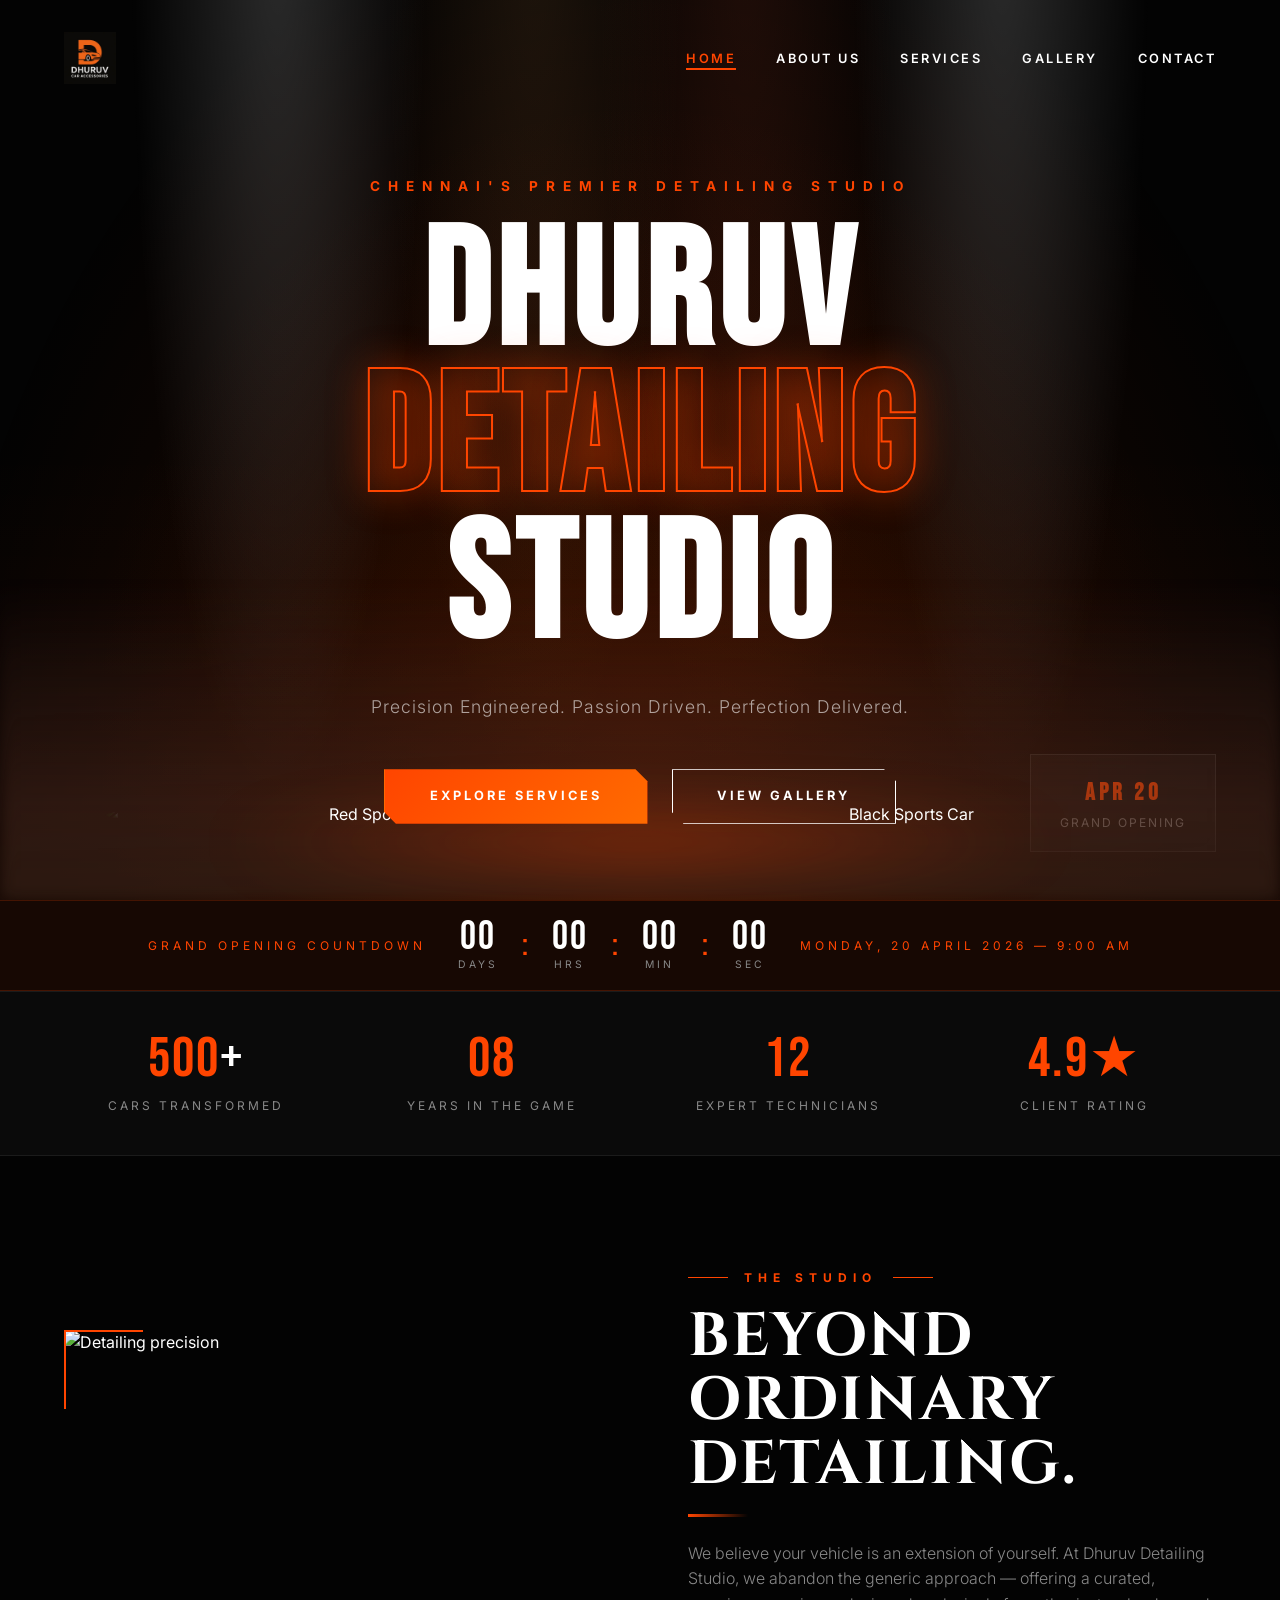
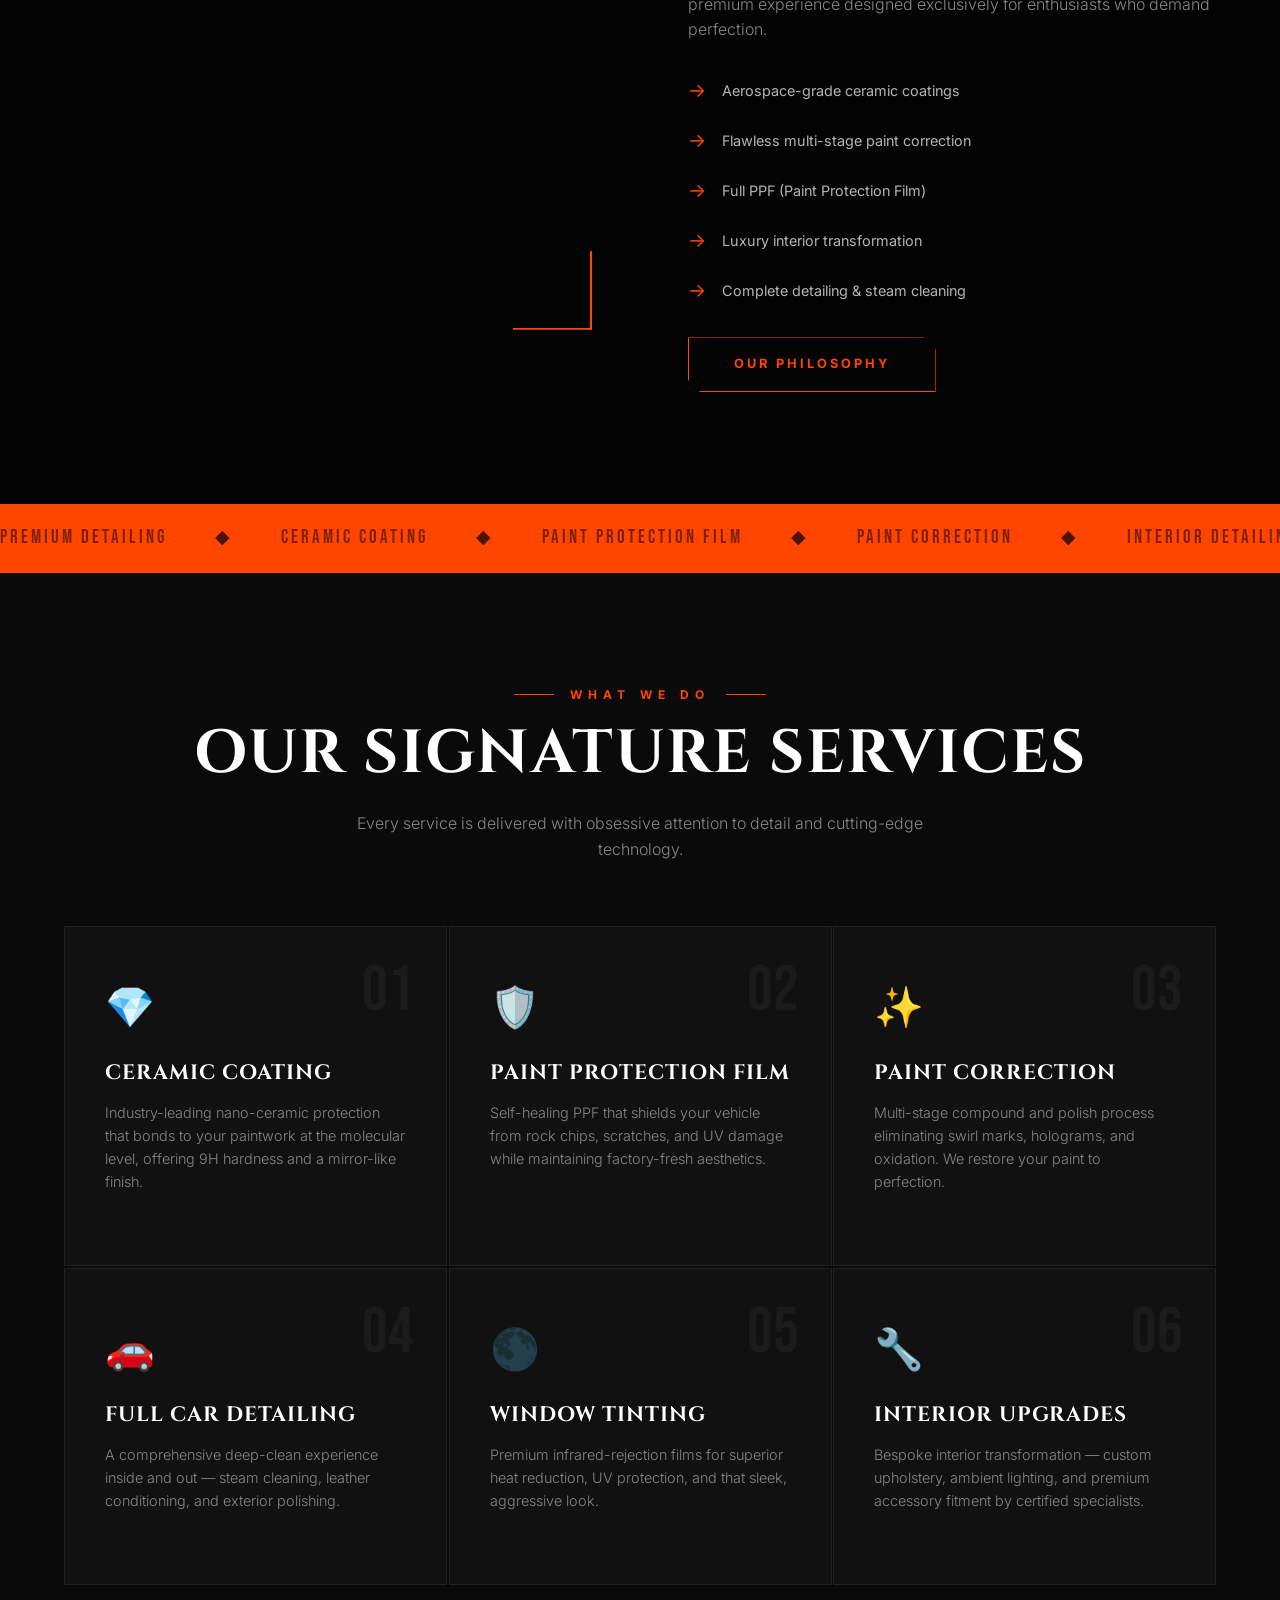
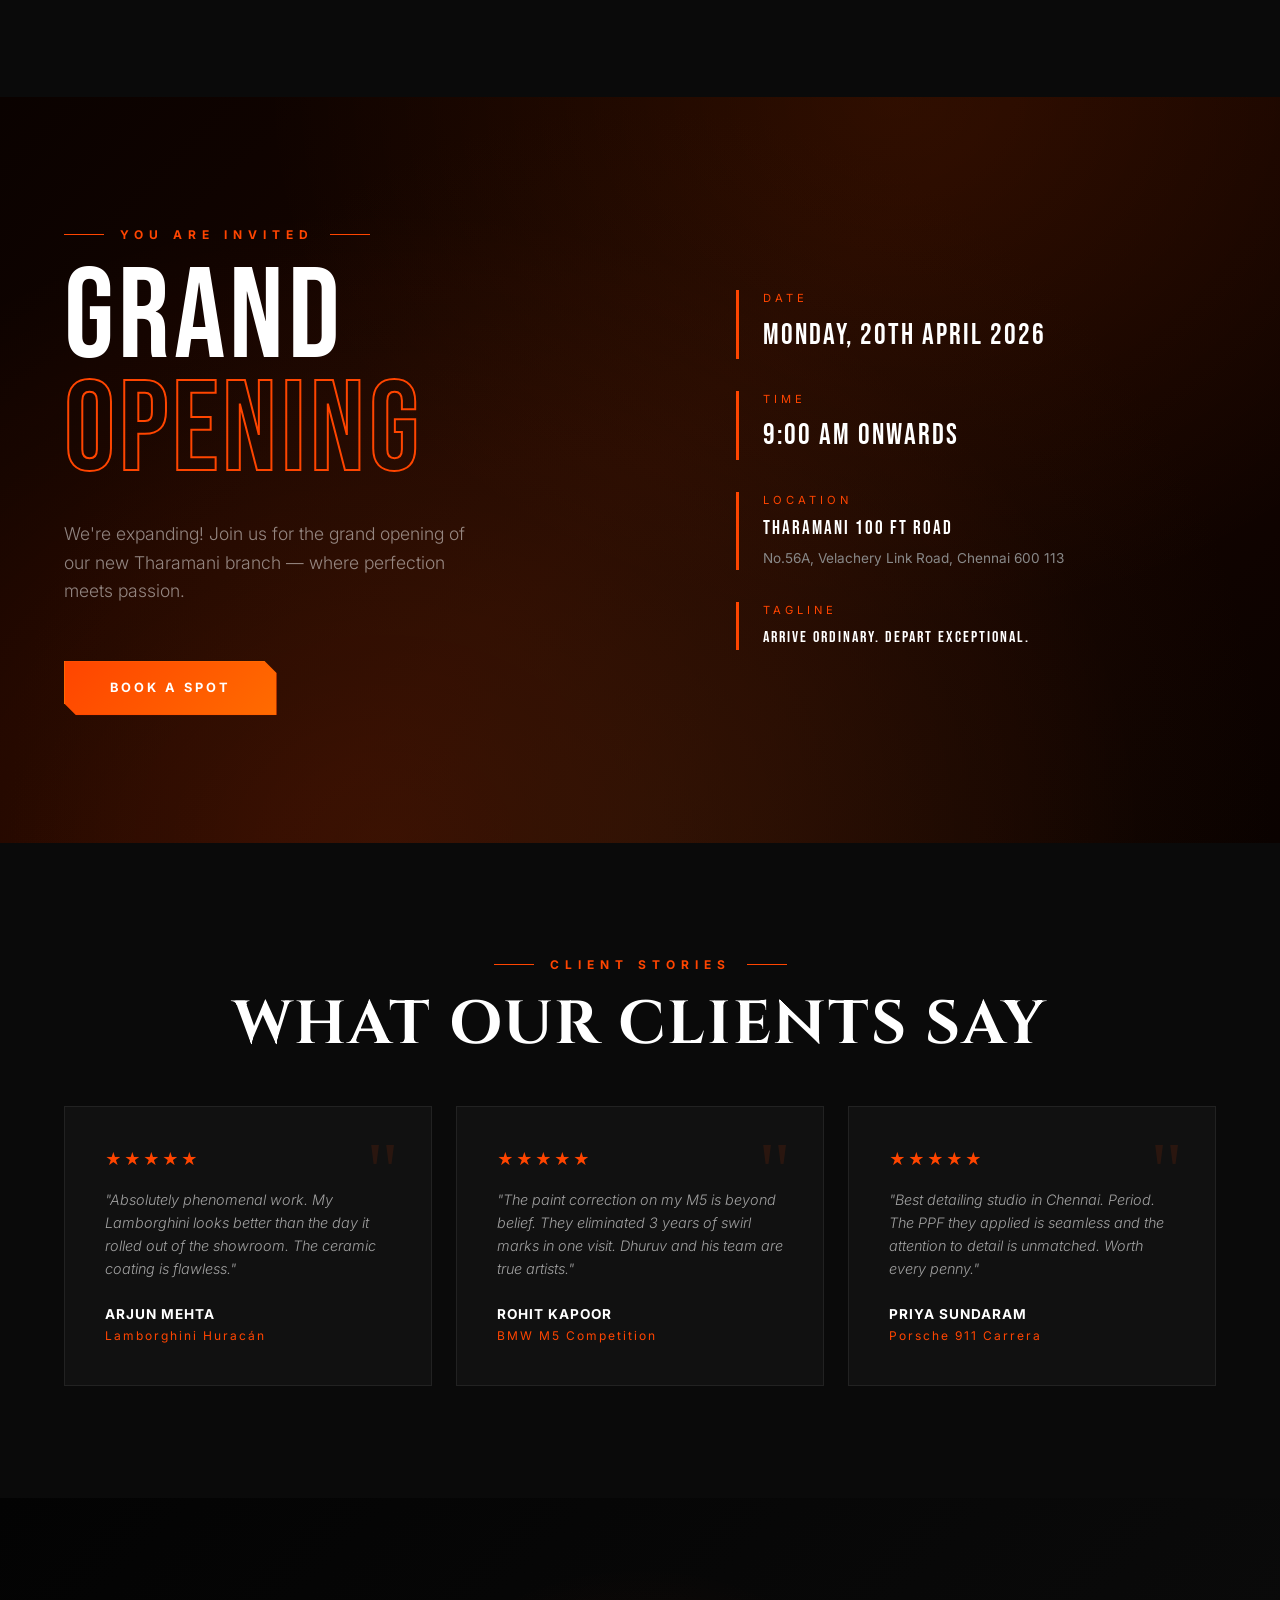
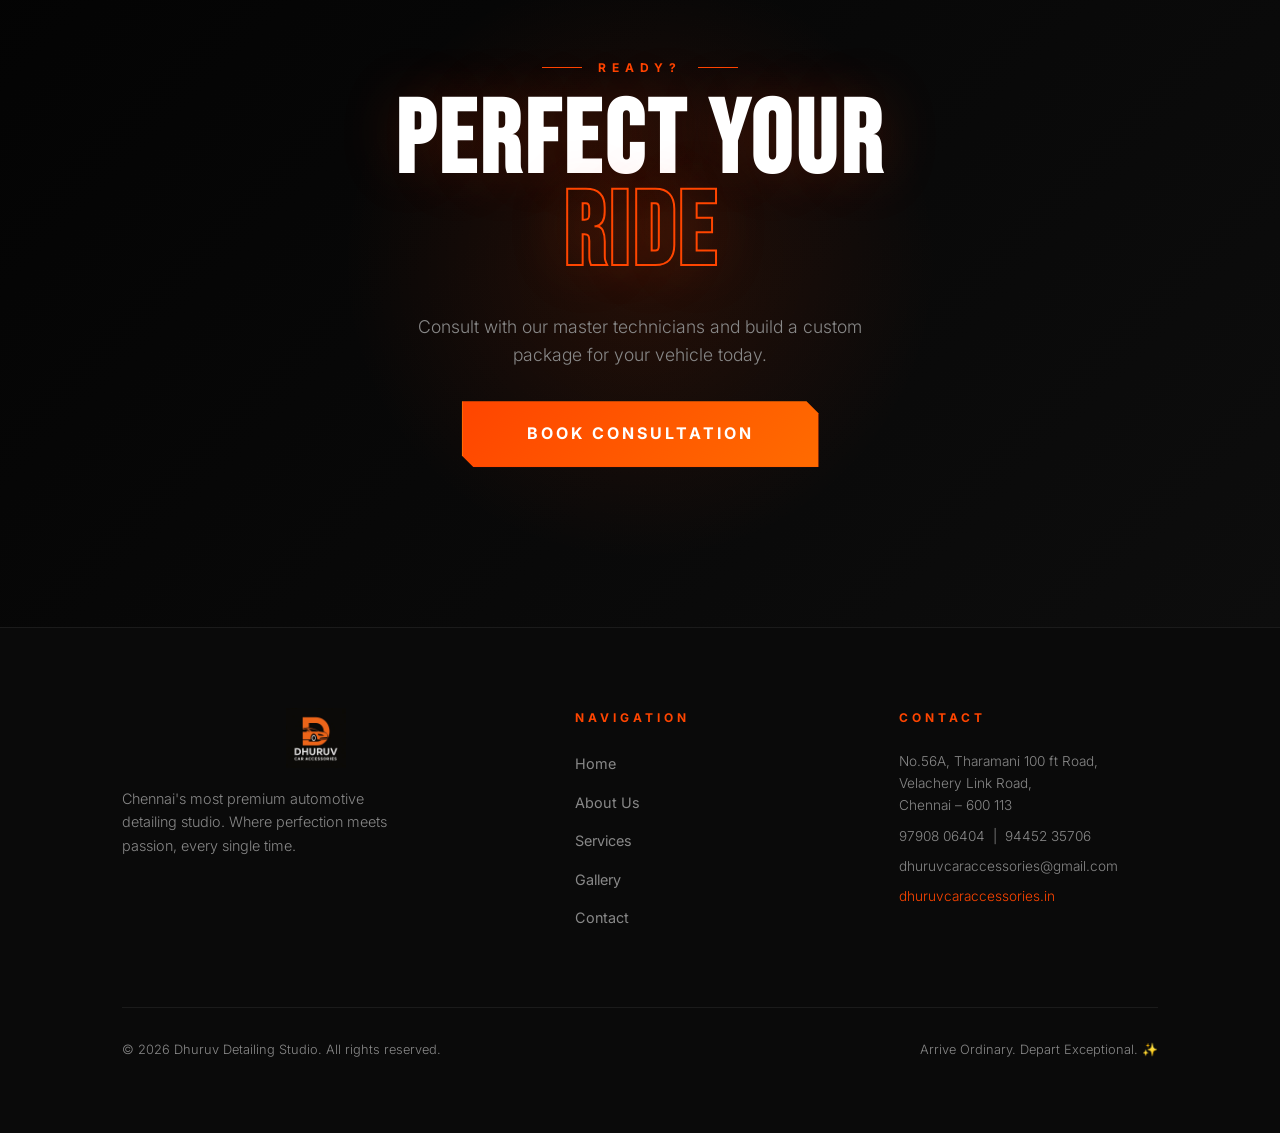
==== commit 817643c9: "pre-opening web page2" ====
--- a/index.html
+++ b/index.html
@@ -1,107 +1,244 @@
 <!DOCTYPE html>
 <html lang="en">
+
 <head>
     <meta charset="UTF-8">
     <meta name="viewport" content="width=device-width, initial-scale=1.0">
     <title>Dhuruv Detailing Studio | Premium Automotive Detailing Chennai</title>
-    <meta name="description" content="Chennai's most premium automotive detailing studio. Paint correction, ceramic coatings, PPF & luxury interior upgrades. Grand Opening April 20, 2026.">
+    <meta name="description"
+        content="Chennai's most premium automotive detailing studio. Paint correction, ceramic coatings, PPF & luxury interior upgrades. Grand Opening April 20, 2026.">
     <link rel="preconnect" href="https://fonts.googleapis.com">
     <link rel="preconnect" href="https://fonts.gstatic.com" crossorigin>
-    <link href="https://fonts.googleapis.com/css2?family=Bebas+Neue&family=Cinzel:wght@400;700;900&family=Inter:wght@300;400;600;700&display=swap" rel="stylesheet">
+    <link
+        href="https://fonts.googleapis.com/css2?family=Bebas+Neue&family=Cinzel:wght@400;700;900&family=Inter:wght@300;400;600;700&display=swap"
+        rel="stylesheet">
     <link rel="stylesheet" href="style.css">
     <style>
         /* Page-specific overrides */
         .hero-img-overlay {
-            position: absolute; inset: 0; z-index: 1;
-            background: radial-gradient(ellipse at 50% 100%, rgba(255,69,0,0.15) 0%, transparent 80%);
-        }
+            position: absolute;
+            inset: 0;
+            z-index: 1;
+            background: radial-gradient(ellipse at 50% 100%, rgba(255, 69, 0, 0.15) 0%, transparent 80%);
+        }
+
         .car-container {
-            position: absolute; bottom: 8%; left: 50%; transform: translateX(-50%);
-            width: 100%; max-width: 1200px;
-            display: flex; justify-content: center; align-items: flex-end; z-index: 6;
-        }
+            position: absolute;
+            bottom: 8%;
+            left: 50%;
+            transform: translateX(-50%);
+            width: 100%;
+            max-width: 1200px;
+            display: flex;
+            justify-content: center;
+            align-items: flex-end;
+            z-index: 6;
+        }
+
         .car-red {
-            width: 48%; max-width: 550px; object-fit: contain;
-            opacity: 0; mix-blend-mode: lighten;
-            -webkit-mask-image: radial-gradient(ellipse at center, rgba(0,0,0,1) 40%, rgba(0,0,0,0) 70%);
-            mask-image: radial-gradient(ellipse at center, rgba(0,0,0,1) 40%, rgba(0,0,0,0) 70%);
-            animation: carRevealLeft 2s cubic-bezier(0.16,1,0.3,1) 0.6s forwards;
-            margin-right: -2%; z-index: 2;
-        }
+            width: 48%;
+            max-width: 550px;
+            object-fit: contain;
+            opacity: 0;
+            mix-blend-mode: lighten;
+            -webkit-mask-image: radial-gradient(ellipse at center, rgba(0, 0, 0, 1) 40%, rgba(0, 0, 0, 0) 70%);
+            mask-image: radial-gradient(ellipse at center, rgba(0, 0, 0, 1) 40%, rgba(0, 0, 0, 0) 70%);
+            animation: carRevealLeft 2s cubic-bezier(0.16, 1, 0.3, 1) 0.6s forwards;
+            margin-right: -2%;
+            z-index: 2;
+        }
+
         .car-black {
-            width: 48%; max-width: 550px; object-fit: contain;
-            opacity: 0; mix-blend-mode: lighten;
-            -webkit-mask-image: radial-gradient(ellipse at center, rgba(0,0,0,1) 40%, rgba(0,0,0,0) 70%);
-            mask-image: radial-gradient(ellipse at center, rgba(0,0,0,1) 40%, rgba(0,0,0,0) 70%);
-            animation: carRevealRight 2s cubic-bezier(0.16,1,0.3,1) 0.8s forwards;
+            width: 48%;
+            max-width: 550px;
+            object-fit: contain;
+            opacity: 0;
+            mix-blend-mode: lighten;
+            -webkit-mask-image: radial-gradient(ellipse at center, rgba(0, 0, 0, 1) 40%, rgba(0, 0, 0, 0) 70%);
+            mask-image: radial-gradient(ellipse at center, rgba(0, 0, 0, 1) 40%, rgba(0, 0, 0, 0) 70%);
+            animation: carRevealRight 2s cubic-bezier(0.16, 1, 0.3, 1) 0.8s forwards;
             z-index: 1;
         }
+
         @keyframes carRevealLeft {
-            from { opacity: 0; transform: translateX(-150px) translateY(30px) scale(0.95); }
-            to { opacity: 1; transform: translateX(0) translateY(0) scale(1); }
-        }
+            from {
+                opacity: 0;
+                transform: translateX(-150px) translateY(30px) scale(0.95);
+            }
+
+            to {
+                opacity: 1;
+                transform: translateX(0) translateY(0) scale(1);
+            }
+        }
+
         @keyframes carRevealRight {
-            from { opacity: 0; transform: translateX(150px) translateY(30px) scale(0.95); }
-            to { opacity: 1; transform: translateX(0) translateY(0) scale(1); }
-        }
+            from {
+                opacity: 0;
+                transform: translateX(150px) translateY(30px) scale(0.95);
+            }
+
+            to {
+                opacity: 1;
+                transform: translateX(0) translateY(0) scale(1);
+            }
+        }
+
         .car-glow-floor {
-            position: absolute; bottom: 2%; left: 50%; transform: translateX(-50%);
-            width: 1000px; max-width: 90%; height: 80px;
-            background: radial-gradient(ellipse, rgba(255,69,0,0.5) 0%, transparent 60%);
-            z-index: 5; filter: blur(30px);
+            position: absolute;
+            bottom: 2%;
+            left: 50%;
+            transform: translateX(-50%);
+            width: 1000px;
+            max-width: 90%;
+            height: 80px;
+            background: radial-gradient(ellipse, rgba(255, 69, 0, 0.5) 0%, transparent 60%);
+            z-index: 5;
+            filter: blur(30px);
             animation: floorGlowPulse 4s ease-in-out infinite;
         }
+
         @keyframes floorGlowPulse {
-            0%, 100% { opacity: 0.8; transform: translateX(-50%) scaleX(1); }
-            50% { opacity: 1; transform: translateX(-50%) scaleX(1.15); }
-        }
+
+            0%,
+            100% {
+                opacity: 0.8;
+                transform: translateX(-50%) scaleX(1);
+            }
+
+            50% {
+                opacity: 1;
+                transform: translateX(-50%) scaleX(1.15);
+            }
+        }
+
         /* Grand opening countdown */
         .countdown-bar {
-            background: rgba(255,69,0,0.08);
-            border-top: 1px solid rgba(255,69,0,0.2);
-            border-bottom: 1px solid rgba(255,69,0,0.2);
-            padding: 1rem 5%; text-align: center;
-            display: flex; align-items: center; justify-content: center; gap: 2rem;
+            background: rgba(255, 69, 0, 0.08);
+            border-top: 1px solid rgba(255, 69, 0, 0.2);
+            border-bottom: 1px solid rgba(255, 69, 0, 0.2);
+            padding: 1rem 5%;
+            text-align: center;
+            display: flex;
+            align-items: center;
+            justify-content: center;
+            gap: 2rem;
             flex-wrap: wrap;
         }
+
         .countdown-label {
-            font-size: 0.75rem; letter-spacing: 4px; text-transform: uppercase; color: var(--clr-accent);
-        }
+            font-size: 0.75rem;
+            letter-spacing: 4px;
+            text-transform: uppercase;
+            color: var(--clr-accent);
+        }
+
         .countdown-timer {
-            display: flex; gap: 1.5rem;
-        }
-        .count-unit { text-align: center; }
+            display: flex;
+            gap: 1.5rem;
+        }
+
+        .count-unit {
+            text-align: center;
+        }
+
         .count-num {
-            font-family: var(--font-display); font-size: 2.5rem; color: #fff;
-            line-height: 1; letter-spacing: 2px;
-        }
-        .count-sub { font-size: 0.65rem; letter-spacing: 3px; color: var(--clr-sub); }
-        .count-sep { font-family: var(--font-display); font-size: 2rem; color: var(--clr-accent); align-self: start; padding-top: 0.2rem; }
+            font-family: var(--font-display);
+            font-size: 2.5rem;
+            color: #fff;
+            line-height: 1;
+            letter-spacing: 2px;
+        }
+
+        .count-sub {
+            font-size: 0.65rem;
+            letter-spacing: 3px;
+            color: var(--clr-sub);
+        }
+
+        .count-sep {
+            font-family: var(--font-display);
+            font-size: 2rem;
+            color: var(--clr-accent);
+            align-self: start;
+            padding-top: 0.2rem;
+        }
 
         /* Testimonials */
-        .testimonials-section { background: var(--clr-bg-2); }
-        .testimonials-grid { display: grid; grid-template-columns: repeat(3,1fr); gap: 1.5rem; margin-top: 3rem; }
+        .testimonials-section {
+            background: var(--clr-bg-2);
+        }
+
+        .testimonials-grid {
+            display: grid;
+            grid-template-columns: repeat(3, 1fr);
+            gap: 1.5rem;
+            margin-top: 3rem;
+        }
+
         .testimonial-card {
-            background: var(--clr-bg-3); border: 1px solid var(--clr-border);
-            padding: 2.5rem; position: relative; transition: var(--transition);
-        }
-        .testimonial-card:hover { border-color: rgba(255,69,0,0.2); transform: translateY(-4px); }
+            background: var(--clr-bg-3);
+            border: 1px solid var(--clr-border);
+            padding: 2.5rem;
+            position: relative;
+            transition: var(--transition);
+        }
+
+        .testimonial-card:hover {
+            border-color: rgba(255, 69, 0, 0.2);
+            transform: translateY(-4px);
+        }
+
         .testimonial-quote {
-            position: absolute; top: 1.5rem; right: 2rem;
-            font-size: 5rem; color: var(--clr-accent); opacity: 0.1;
-            font-family: serif; line-height: 1;
-        }
-        .testimonial-stars { color: var(--clr-accent); font-size: 1rem; margin-bottom: 1rem; letter-spacing: 2px; }
-        .testimonial-text { font-size: 0.9rem; font-style: italic; margin-bottom: 1.5rem; color: rgba(255,255,255,0.6); }
-        .testimonial-author { font-size: 0.85rem; font-weight: 700; text-transform: uppercase; letter-spacing: 1px; }
-        .testimonial-car { font-size: 0.75rem; color: var(--clr-accent); letter-spacing: 2px; }
+            position: absolute;
+            top: 1.5rem;
+            right: 2rem;
+            font-size: 5rem;
+            color: var(--clr-accent);
+            opacity: 0.1;
+            font-family: serif;
+            line-height: 1;
+        }
+
+        .testimonial-stars {
+            color: var(--clr-accent);
+            font-size: 1rem;
+            margin-bottom: 1rem;
+            letter-spacing: 2px;
+        }
+
+        .testimonial-text {
+            font-size: 0.9rem;
+            font-style: italic;
+            margin-bottom: 1.5rem;
+            color: rgba(255, 255, 255, 0.6);
+        }
+
+        .testimonial-author {
+            font-size: 0.85rem;
+            font-weight: 700;
+            text-transform: uppercase;
+            letter-spacing: 1px;
+        }
+
+        .testimonial-car {
+            font-size: 0.75rem;
+            color: var(--clr-accent);
+            letter-spacing: 2px;
+        }
 
         @media(max-width: 768px) {
-            .testimonials-grid { grid-template-columns: 1fr; }
-            .car-silhouette { width: 100%; }
+            .testimonials-grid {
+                grid-template-columns: 1fr;
+            }
+
+            .car-silhouette {
+                width: 100%;
+            }
         }
     </style>
 </head>
+
 <body>
 
     <!-- Navigation -->
@@ -175,8 +312,10 @@
 
         <!-- Dual Cars (Using the poster aesthetic) -->
         <div class="car-container">
-            <img src="https://images.unsplash.com/photo-1544636331-e26879cd4d9b?ixlib=rb-4.0.3&auto=format&fit=crop&w=800&q=80" alt="Red Sports Car" class="car-red">
-            <img src="https://images.unsplash.com/photo-1611016186353-9af58c69a533?ixlib=rb-4.0.3&auto=format&fit=crop&w=800&q=80" alt="Black Sports Car" class="car-black">
+            <img src="https://images.unsplash.com/photo-1544636331-e26879cd4d9b?ixlib=rb-4.0.3&auto=format&fit=crop&w=800&q=80"
+                alt="Red Sports Car" class="car-red">
+            <img src="https://images.unsplash.com/photo-1611016186353-9af58c69a533?ixlib=rb-4.0.3&auto=format&fit=crop&w=800&q=80"
+                alt="Black Sports Car" class="car-black">
         </div>
 
         <!-- Floor reflection -->
@@ -264,14 +403,17 @@
     <section class="section" style="background: var(--clr-bg);">
         <div class="split-section">
             <div class="split-image-wrap reveal-left">
-                <img src="https://images.unsplash.com/photo-1601362840469-51e4d8d58785?ixlib=rb-4.0.3&auto=format&fit=crop&w=1000&q=80" alt="Detailing precision">
+                <img src="https://images.unsplash.com/photo-1601362840469-51e4d8d58785?ixlib=rb-4.0.3&auto=format&fit=crop&w=1000&q=80"
+                    alt="Detailing precision">
                 <div class="split-image-accent"></div>
                 <div class="split-image-accent-tl"></div>
             </div>
             <div class="content-box reveal-right">
                 <div class="section-label">The Studio</div>
                 <h2 class="section-title">Beyond Ordinary Detailing.</h2>
-                <p>We believe your vehicle is an extension of yourself. At Dhuruv Detailing Studio, we abandon the generic approach — offering a curated, premium experience designed exclusively for enthusiasts who demand perfection.</p>
+                <p>We believe your vehicle is an extension of yourself. At Dhuruv Detailing Studio, we abandon the
+                    generic approach — offering a curated, premium experience designed exclusively for enthusiasts who
+                    demand perfection.</p>
                 <ul class="icon-list">
                     <li>Aerospace-grade ceramic coatings</li>
                     <li>Flawless multi-stage paint correction</li>
@@ -307,44 +449,51 @@
         <div class="container text-center">
             <div class="section-label" style="justify-content:center;">What We Do</div>
             <h2 class="section-title reveal">Our Signature Services</h2>
-            <p class="reveal" style="max-width:600px; margin: 0 auto 0;">Every service is delivered with obsessive attention to detail and cutting-edge technology.</p>
+            <p class="reveal" style="max-width:600px; margin: 0 auto 0;">Every service is delivered with obsessive
+                attention to detail and cutting-edge technology.</p>
         </div>
         <div class="services-grid" style="max-width:1400px; margin: 4rem auto 0; padding: 0 5%;">
             <div class="service-card reveal reveal-delay-1">
                 <span class="service-number">01</span>
                 <span class="service-icon">💎</span>
                 <h3>Ceramic Coating</h3>
-                <p>Industry-leading nano-ceramic protection that bonds to your paintwork at the molecular level, offering 9H hardness and a mirror-like finish.</p>
+                <p>Industry-leading nano-ceramic protection that bonds to your paintwork at the molecular level,
+                    offering 9H hardness and a mirror-like finish.</p>
             </div>
             <div class="service-card reveal reveal-delay-2">
                 <span class="service-number">02</span>
                 <span class="service-icon">🛡️</span>
                 <h3>Paint Protection Film</h3>
-                <p>Self-healing PPF that shields your vehicle from rock chips, scratches, and UV damage while maintaining factory-fresh aesthetics.</p>
+                <p>Self-healing PPF that shields your vehicle from rock chips, scratches, and UV damage while
+                    maintaining factory-fresh aesthetics.</p>
             </div>
             <div class="service-card reveal reveal-delay-3">
                 <span class="service-number">03</span>
                 <span class="service-icon">✨</span>
                 <h3>Paint Correction</h3>
-                <p>Multi-stage compound and polish process eliminating swirl marks, holograms, and oxidation. We restore your paint to perfection.</p>
+                <p>Multi-stage compound and polish process eliminating swirl marks, holograms, and oxidation. We restore
+                    your paint to perfection.</p>
             </div>
             <div class="service-card reveal reveal-delay-1">
                 <span class="service-number">04</span>
                 <span class="service-icon">🚗</span>
                 <h3>Full Car Detailing</h3>
-                <p>A comprehensive deep-clean experience inside and out — steam cleaning, leather conditioning, and exterior polishing.</p>
+                <p>A comprehensive deep-clean experience inside and out — steam cleaning, leather conditioning, and
+                    exterior polishing.</p>
             </div>
             <div class="service-card reveal reveal-delay-2">
                 <span class="service-number">05</span>
                 <span class="service-icon">🌑</span>
                 <h3>Window Tinting</h3>
-                <p>Premium infrared-rejection films for superior heat reduction, UV protection, and that sleek, aggressive look.</p>
+                <p>Premium infrared-rejection films for superior heat reduction, UV protection, and that sleek,
+                    aggressive look.</p>
             </div>
             <div class="service-card reveal reveal-delay-3">
                 <span class="service-number">06</span>
                 <span class="service-icon">🔧</span>
                 <h3>Interior Upgrades</h3>
-                <p>Bespoke interior transformation — custom upholstery, ambient lighting, and premium accessory fitment by certified specialists.</p>
+                <p>Bespoke interior transformation — custom upholstery, ambient lighting, and premium accessory fitment
+                    by certified specialists.</p>
             </div>
         </div>
     </section>
@@ -356,8 +505,12 @@
 
         <!-- Mini lightning inside banner -->
         <div style="position:absolute;inset:0;pointer-events:none;overflow:hidden;z-index:1;">
-            <div style="position:absolute;top:0;left:15%;width:2px;height:70%;background:linear-gradient(to bottom,transparent,rgba(255,150,100,0.6),transparent);filter:blur(2px);animation:strikeBolt 8s ease-in-out infinite 1s;opacity:0;"></div>
-            <div style="position:absolute;top:0;right:20%;width:2px;height:60%;background:linear-gradient(to bottom,transparent,rgba(255,200,150,0.5),transparent);filter:blur(2px);animation:strikeBolt 11s ease-in-out infinite 5s;opacity:0;"></div>
+            <div
+                style="position:absolute;top:0;left:15%;width:2px;height:70%;background:linear-gradient(to bottom,transparent,rgba(255,150,100,0.6),transparent);filter:blur(2px);animation:strikeBolt 8s ease-in-out infinite 1s;opacity:0;">
+            </div>
+            <div
+                style="position:absolute;top:0;right:20%;width:2px;height:60%;background:linear-gradient(to bottom,transparent,rgba(255,200,150,0.5),transparent);filter:blur(2px);animation:strikeBolt 11s ease-in-out infinite 5s;opacity:0;">
+            </div>
         </div>
 
         <div class="event-content">
@@ -368,7 +521,8 @@
                     <span class="accent-line">OPENING</span>
                 </div>
                 <p style="margin-top:2rem; max-width:420px; font-size:1.1rem; color:rgba(255,255,255,0.5);">
-                    We're expanding! Join us for the grand opening of our new Tharamani branch — where perfection meets passion.
+                    We're expanding! Join us for the grand opening of our new Tharamani branch — where perfection meets
+                    passion.
                 </p>
                 <a href="contact.html" class="btn btn-primary" style="margin-top:2rem;">Book a Spot</a>
             </div>
@@ -383,12 +537,13 @@
                 </div>
                 <div class="event-item">
                     <div class="label">Location</div>
-                    <div class="value" style="font-size:1.2rem;">Tharamani 100ft Road</div>
-                    <div class="sub">No.31, Opp to Proton Hospital, Chennai 600 041</div>
+                    <div class="value" style="font-size:1.2rem;">Tharamani 100 ft Road</div>
+                    <div class="sub">No.56A, Velachery Link Road, Chennai 600 113</div>
                 </div>
                 <div class="event-item">
                     <div class="label">Tagline</div>
-                    <div class="value" style="font-size:1rem; font-family:var(--font-display); letter-spacing:2px;">Arrive Ordinary. Depart Exceptional.</div>
+                    <div class="value" style="font-size:1rem; font-family:var(--font-display); letter-spacing:2px;">
+                        Arrive Ordinary. Depart Exceptional.</div>
                 </div>
             </div>
         </div>
@@ -405,21 +560,24 @@
                 <div class="testimonial-card reveal reveal-delay-1">
                     <div class="testimonial-quote">"</div>
                     <div class="testimonial-stars">★★★★★</div>
-                    <p class="testimonial-text">"Absolutely phenomenal work. My Lamborghini looks better than the day it rolled out of the showroom. The ceramic coating is flawless."</p>
+                    <p class="testimonial-text">"Absolutely phenomenal work. My Lamborghini looks better than the day it
+                        rolled out of the showroom. The ceramic coating is flawless."</p>
                     <div class="testimonial-author">Arjun Mehta</div>
                     <div class="testimonial-car">Lamborghini Huracán</div>
                 </div>
                 <div class="testimonial-card reveal reveal-delay-2">
                     <div class="testimonial-quote">"</div>
                     <div class="testimonial-stars">★★★★★</div>
-                    <p class="testimonial-text">"The paint correction on my M5 is beyond belief. They eliminated 3 years of swirl marks in one visit. Dhuruv and his team are true artists."</p>
+                    <p class="testimonial-text">"The paint correction on my M5 is beyond belief. They eliminated 3 years
+                        of swirl marks in one visit. Dhuruv and his team are true artists."</p>
                     <div class="testimonial-author">Rohit Kapoor</div>
                     <div class="testimonial-car">BMW M5 Competition</div>
                 </div>
                 <div class="testimonial-card reveal reveal-delay-3">
                     <div class="testimonial-quote">"</div>
                     <div class="testimonial-stars">★★★★★</div>
-                    <p class="testimonial-text">"Best detailing studio in Chennai. Period. The PPF they applied is seamless and the attention to detail is unmatched. Worth every penny."</p>
+                    <p class="testimonial-text">"Best detailing studio in Chennai. Period. The PPF they applied is
+                        seamless and the attention to detail is unmatched. Worth every penny."</p>
                     <div class="testimonial-author">Priya Sundaram</div>
                     <div class="testimonial-car">Porsche 911 Carrera</div>
                 </div>
@@ -432,11 +590,13 @@
         <div class="cta-bg-glow"></div>
         <div class="container" style="position:relative;z-index:2;">
             <div class="section-label" style="justify-content:center;" class="reveal">Ready?</div>
-            <h2 class="bold-title reveal">PERFECT YOUR<br><span style="-webkit-text-stroke:2px var(--clr-accent);color:transparent;">RIDE</span></h2>
+            <h2 class="bold-title reveal">PERFECT YOUR<br><span
+                    style="-webkit-text-stroke:2px var(--clr-accent);color:transparent;">RIDE</span></h2>
             <p class="reveal" style="max-width:500px; margin: 2rem auto; font-size:1.1rem;">
                 Consult with our master technicians and build a custom package for your vehicle today.
             </p>
-            <a href="contact.html" class="btn btn-primary reveal" style="font-size:1rem; padding:1.2rem 4rem;">Book Consultation</a>
+            <a href="contact.html" class="btn btn-primary reveal" style="font-size:1rem; padding:1.2rem 4rem;">Book
+                Consultation</a>
         </div>
     </section>
 
@@ -448,7 +608,8 @@
                     <a href="index.html">
                         <img src="logo.jpg" alt="Dhuruv Detailing Studio" class="footer-logo-img">
                     </a>
-                    <p>Chennai's most premium automotive detailing studio. Where perfection meets passion, every single time.</p>
+                    <p>Chennai's most premium automotive detailing studio. Where perfection meets passion, every single
+                        time.</p>
                 </div>
                 <div class="footer-nav">
                     <h4>Navigation</h4>
@@ -462,8 +623,13 @@
                 </div>
                 <div class="footer-contact">
                     <h4>Contact</h4>
-                    <p>No.31, Tharamani 100ft Road,<br>Opp Proton Hospital,<br>Chennai 600 041</p>
-                    <p style="margin-top:1rem;">Grand Opening: April 20, 2026</p>
+                    <p>No.56A, Tharamani 100 ft Road,<br>Velachery Link Road,<br>Chennai – 600 113</p>
+                    <p style="margin-top:0.6rem;"><a href="tel:9790806404" style="color:var(--clr-sub);">97908 06404</a>
+                        &nbsp;|&nbsp; <a href="tel:9445235706" style="color:var(--clr-sub);">94452 35706</a></p>
+                    <p style="margin-top:0.4rem;"><a href="mailto:dhuruvcaraccessories@gmail.com"
+                            style="color:var(--clr-sub);">dhuruvcaraccessories@gmail.com</a></p>
+                    <p style="margin-top:0.4rem;"><a href="https://dhuruvcaraccessories.in" target="_blank"
+                            style="color:var(--clr-accent);">dhuruvcaraccessories.in</a></p>
                 </div>
             </div>
             <div class="footer-bottom">
@@ -521,7 +687,7 @@
 
         // ─── Generate ember particles ───
         const particleContainer = document.getElementById('particles');
-        const colors = ['#FF4500','#FF6B00','#FF8C00','#FFB347','#FF3300'];
+        const colors = ['#FF4500', '#FF6B00', '#FF8C00', '#FFB347', '#FF3300'];
         for (let i = 0; i < 40; i++) {
             const p = document.createElement('div');
             p.classList.add('particle');
@@ -544,4 +710,5 @@
         }
     </script>
 </body>
-</html>
+
+</html>
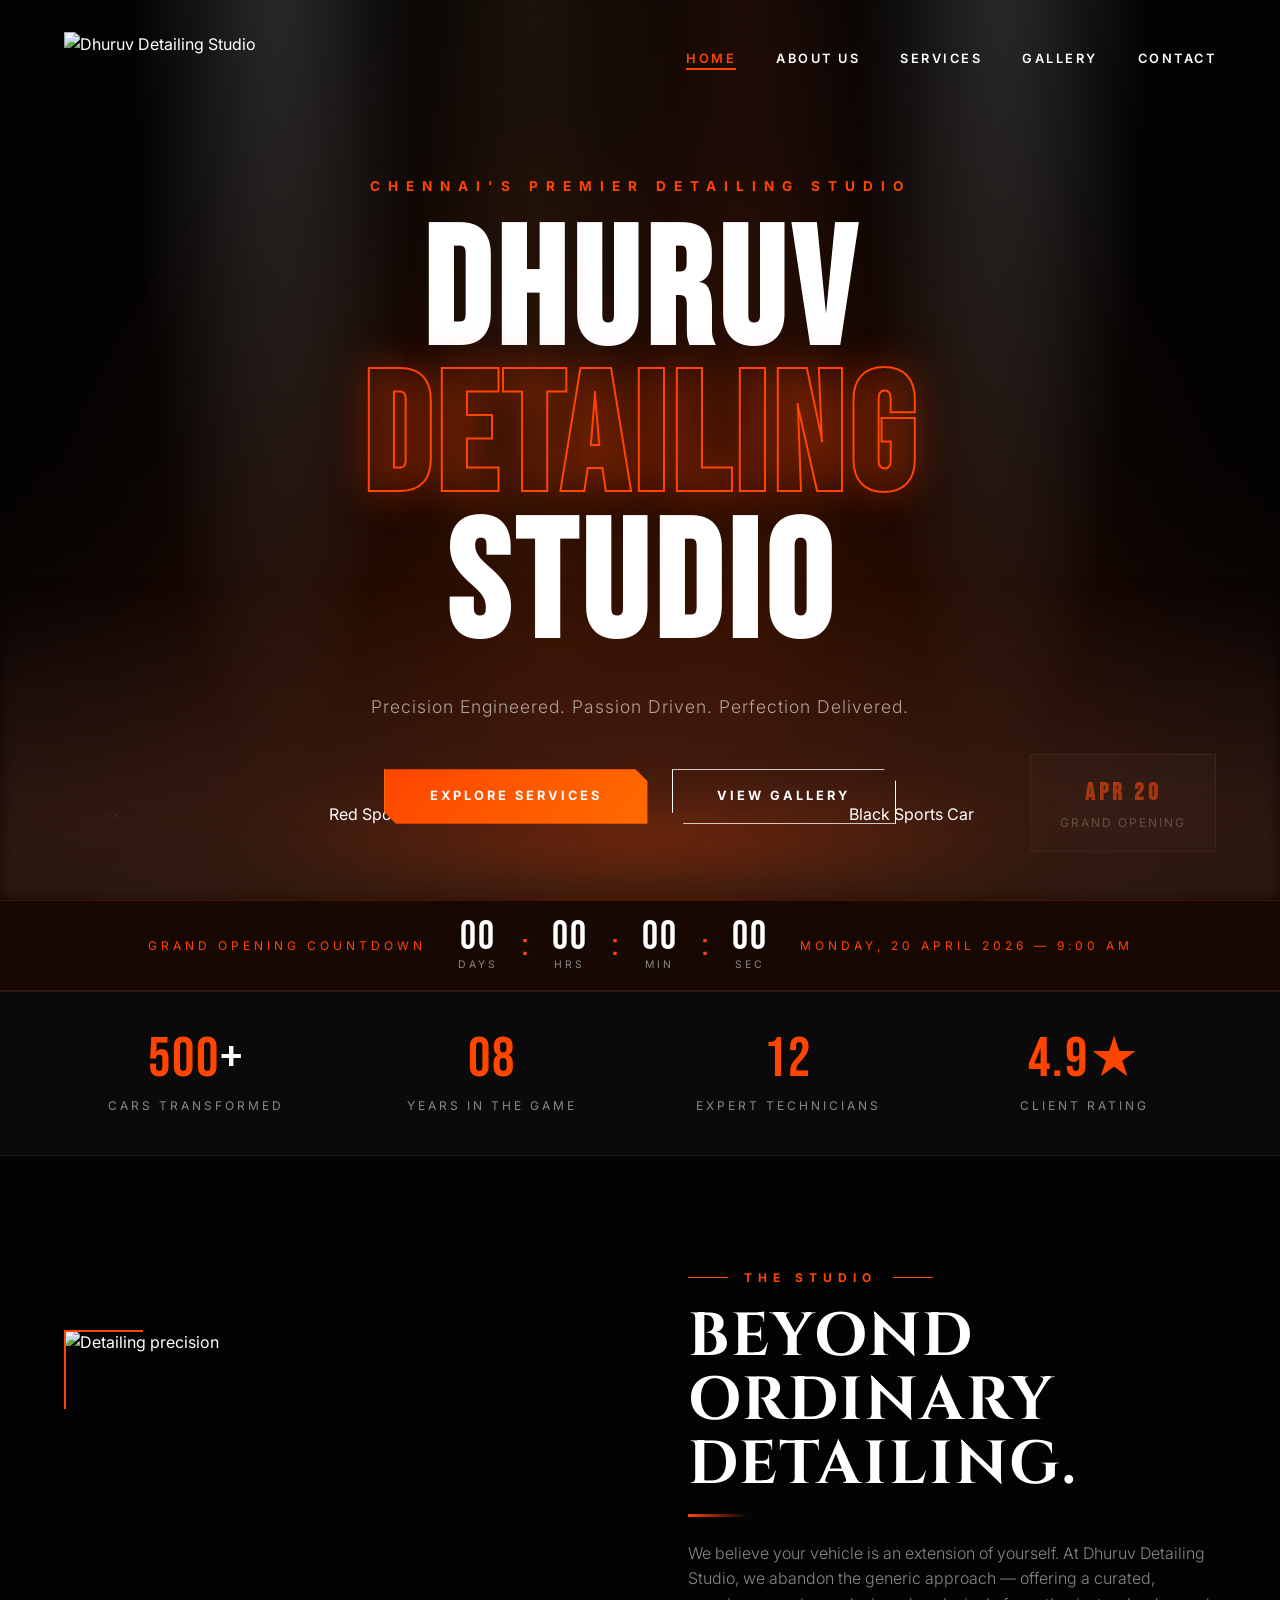
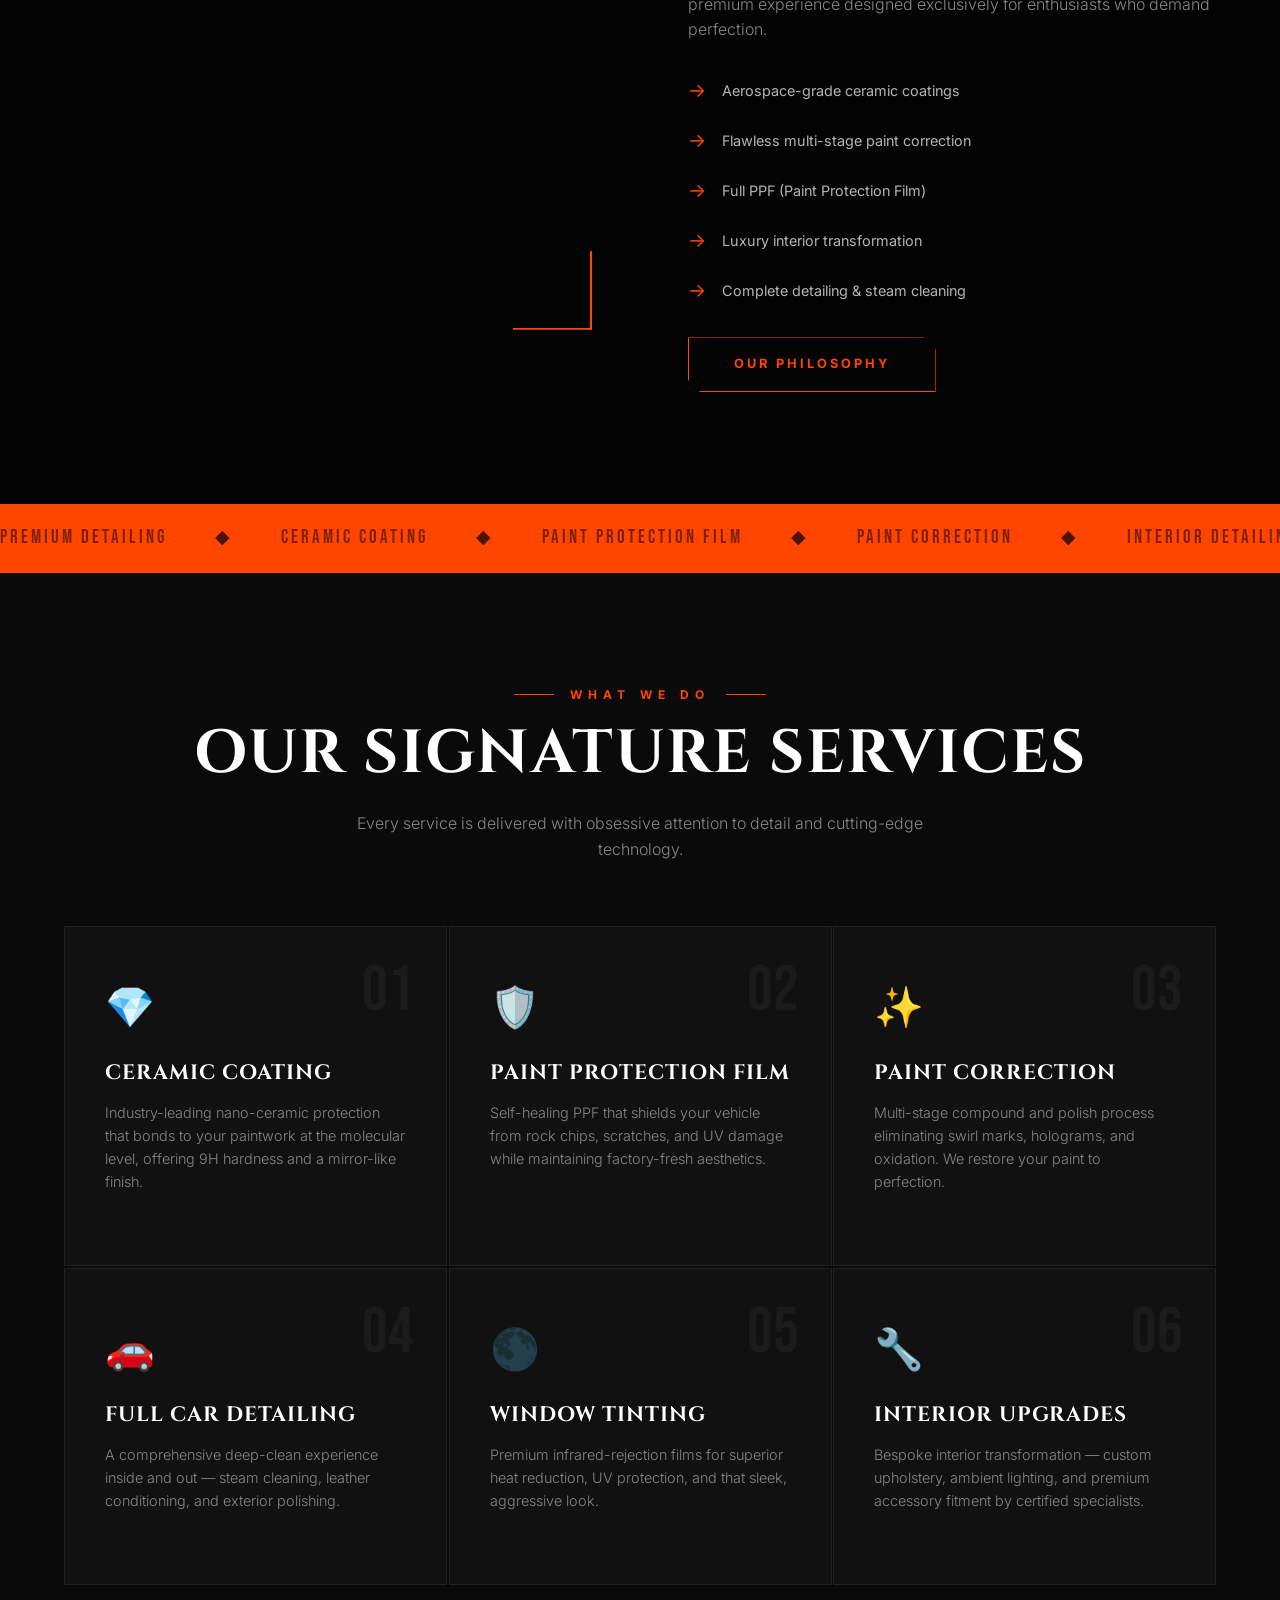
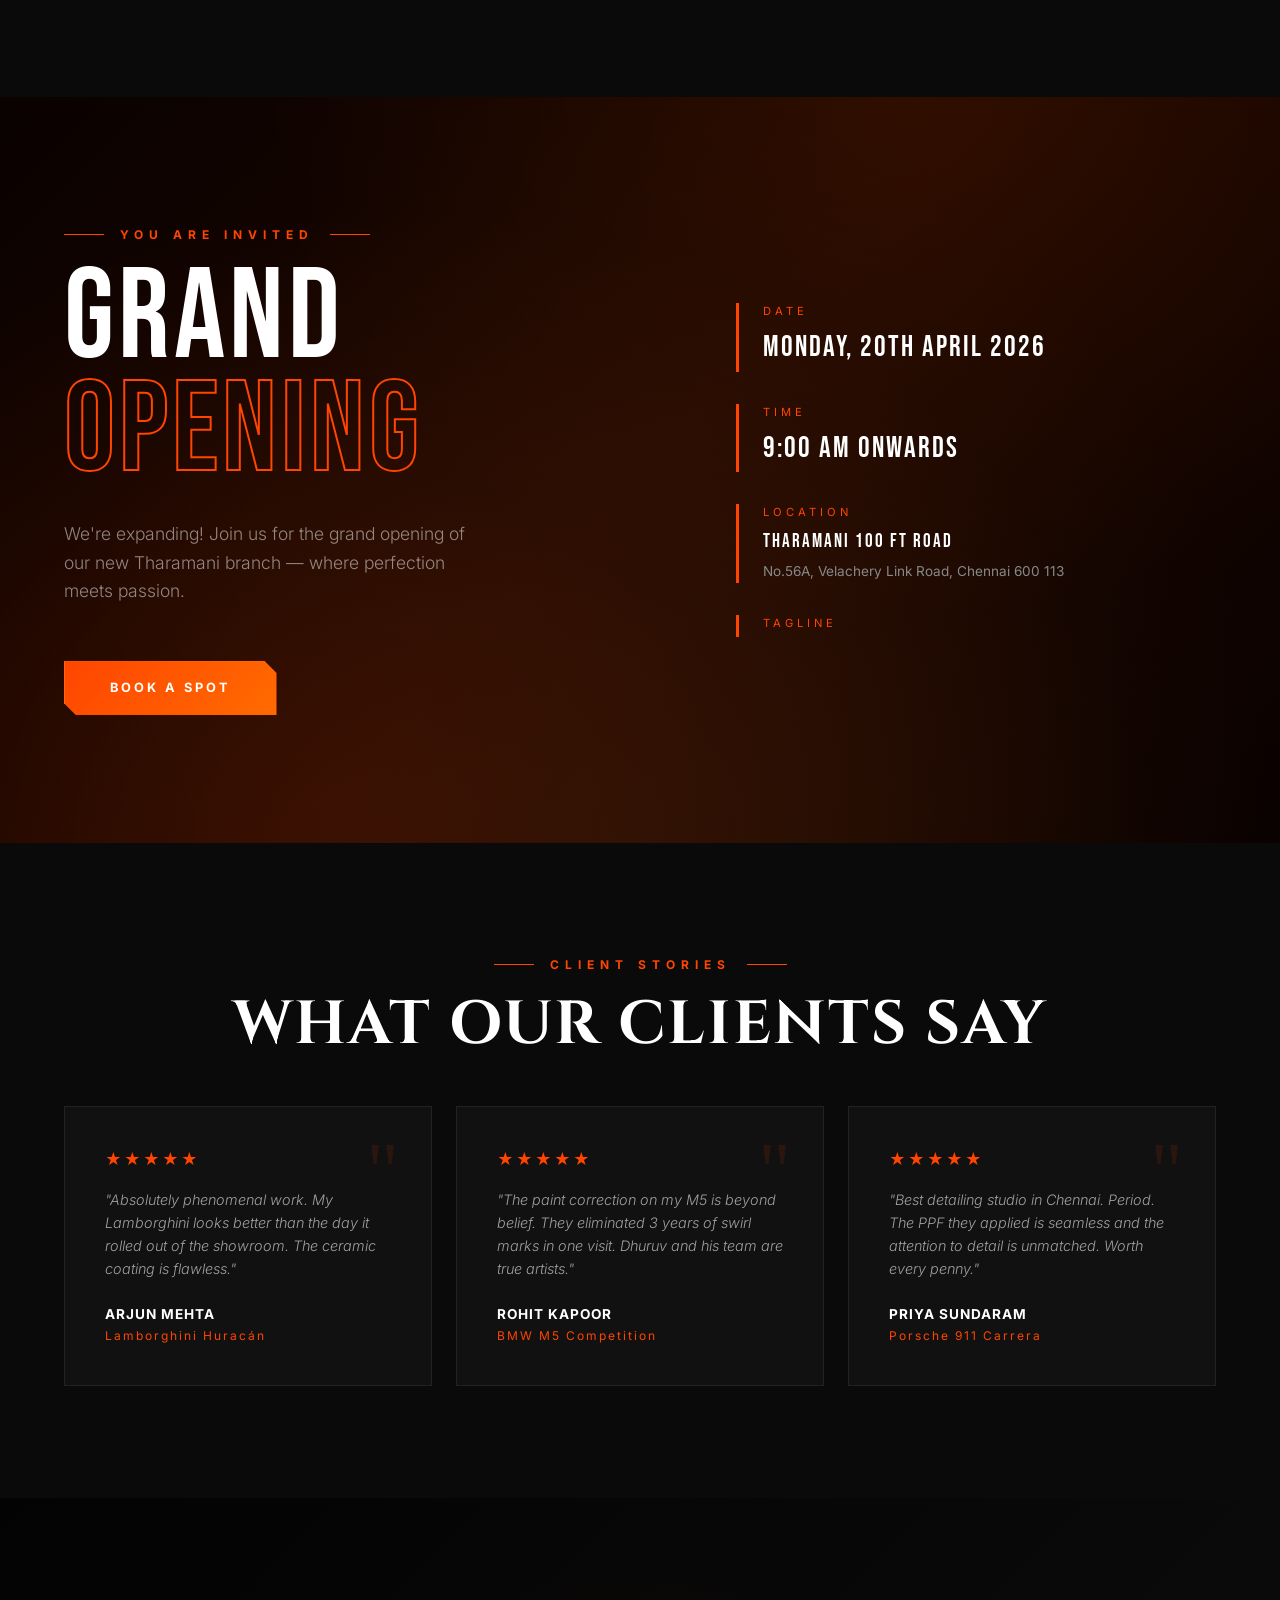
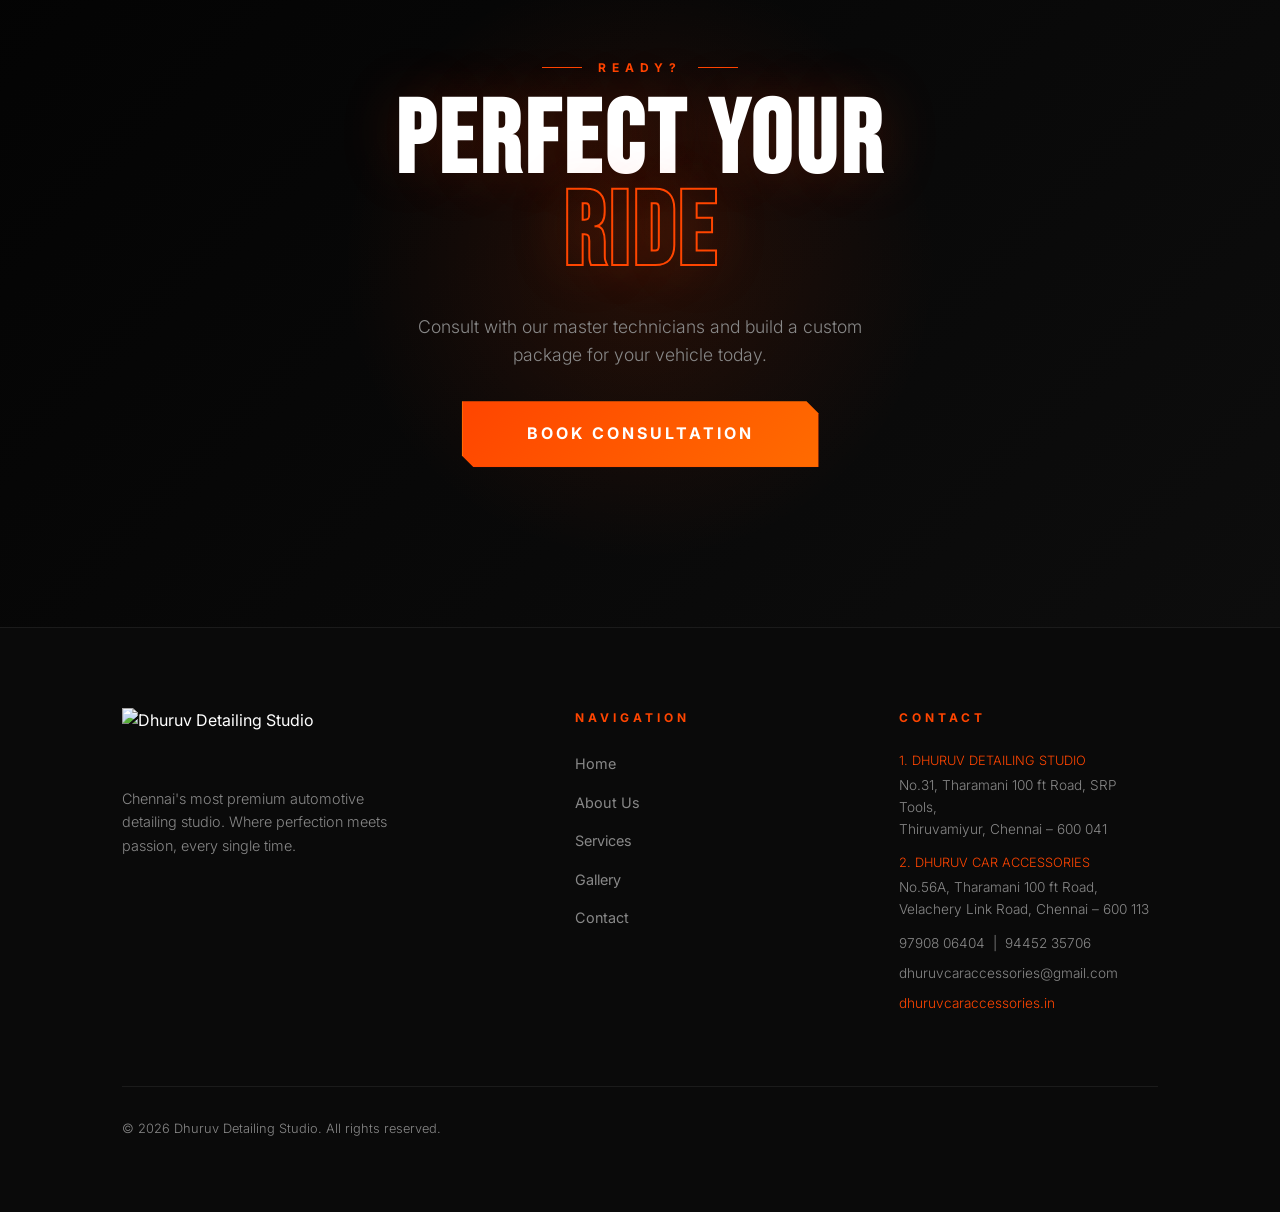
==== commit 6522f7cd: "sanjai worked on contact page working properly" ====
--- a/index.html
+++ b/index.html
@@ -245,7 +245,7 @@
     <nav class="navbar" id="mainNav">
         <div class="nav-container">
             <a href="index.html" class="logo">
-                <img src="logo.jpg" alt="Dhuruv Detailing Studio" class="nav-logo-img">
+                <img src="images/logo.jpg" alt="Dhuruv Detailing Studio" class="nav-logo-img">
             </a>
             <ul class="nav-links">
                 <li><a href="index.html" class="active">Home</a></li>
@@ -312,10 +312,8 @@
 
         <!-- Dual Cars (Using the poster aesthetic) -->
         <div class="car-container">
-            <img src="https://images.unsplash.com/photo-1544636331-e26879cd4d9b?ixlib=rb-4.0.3&auto=format&fit=crop&w=800&q=80"
-                alt="Red Sports Car" class="car-red">
-            <img src="https://images.unsplash.com/photo-1611016186353-9af58c69a533?ixlib=rb-4.0.3&auto=format&fit=crop&w=800&q=80"
-                alt="Black Sports Car" class="car-black">
+            <img src="images/red_car.png" alt="Red Sports Car" class="car-red">
+            <img src="images/black_car.png" alt="Black Sports Car" class="car-black">
         </div>
 
         <!-- Floor reflection -->
@@ -403,8 +401,7 @@
     <section class="section" style="background: var(--clr-bg);">
         <div class="split-section">
             <div class="split-image-wrap reveal-left">
-                <img src="https://images.unsplash.com/photo-1601362840469-51e4d8d58785?ixlib=rb-4.0.3&auto=format&fit=crop&w=1000&q=80"
-                    alt="Detailing precision">
+                <img src="images/service-3.jpg" alt="Detailing precision">
                 <div class="split-image-accent"></div>
                 <div class="split-image-accent-tl"></div>
             </div>
@@ -543,7 +540,8 @@
                 <div class="event-item">
                     <div class="label">Tagline</div>
                     <div class="value" style="font-size:1rem; font-family:var(--font-display); letter-spacing:2px;">
-                        Arrive Ordinary. Depart Exceptional.</div>
+                        <!-- Arrive Ordinary. Depart Exceptional. -->
+                    </div>
                 </div>
             </div>
         </div>
@@ -606,7 +604,7 @@
             <div class="footer-grid">
                 <div class="footer-brand">
                     <a href="index.html">
-                        <img src="logo.jpg" alt="Dhuruv Detailing Studio" class="footer-logo-img">
+                        <img src="images/logo.jpg" alt="Dhuruv Detailing Studio" class="footer-logo-img">
                     </a>
                     <p>Chennai's most premium automotive detailing studio. Where perfection meets passion, every single
                         time.</p>
@@ -623,8 +621,21 @@
                 </div>
                 <div class="footer-contact">
                     <h4>Contact</h4>
-                    <p>No.56A, Tharamani 100 ft Road,<br>Velachery Link Road,<br>Chennai – 600 113</p>
-                    <p style="margin-top:0.6rem;"><a href="tel:9790806404" style="color:var(--clr-sub);">97908 06404</a>
+                    <div style="margin-bottom: 0.8rem;">
+                        <p
+                            style="font-size: 0.8rem; color: var(--clr-accent); margin-bottom: 0.2rem; text-transform: uppercase;">
+                            1. Dhuruv Detailing Studio</p>
+                        <p style="margin-bottom: 0;">No.31, Tharamani 100 ft Road, SRP Tools,<br>Thiruvamiyur, Chennai –
+                            600 041</p>
+                    </div>
+                    <div>
+                        <p
+                            style="font-size: 0.8rem; color: var(--clr-accent); margin-bottom: 0.2rem; text-transform: uppercase;">
+                            2. Dhuruv Car Accessories</p>
+                        <p style="margin-bottom: 0;">No.56A, Tharamani 100 ft Road,<br>Velachery Link Road, Chennai –
+                            600 113</p>
+                    </div>
+                    <p style="margin-top:0.8rem;"><a href="tel:9790806404" style="color:var(--clr-sub);">97908 06404</a>
                         &nbsp;|&nbsp; <a href="tel:9445235706" style="color:var(--clr-sub);">94452 35706</a></p>
                     <p style="margin-top:0.4rem;"><a href="mailto:dhuruvcaraccessories@gmail.com"
                             style="color:var(--clr-sub);">dhuruvcaraccessories@gmail.com</a></p>
@@ -634,7 +645,7 @@
             </div>
             <div class="footer-bottom">
                 <p>© 2026 Dhuruv Detailing Studio. All rights reserved.</p>
-                <p>Arrive Ordinary. Depart Exceptional. ✨</p>
+                <!-- <p>Arrive Ordinary. Depart Exceptional. ✨</p> -->
             </div>
         </div>
     </footer>
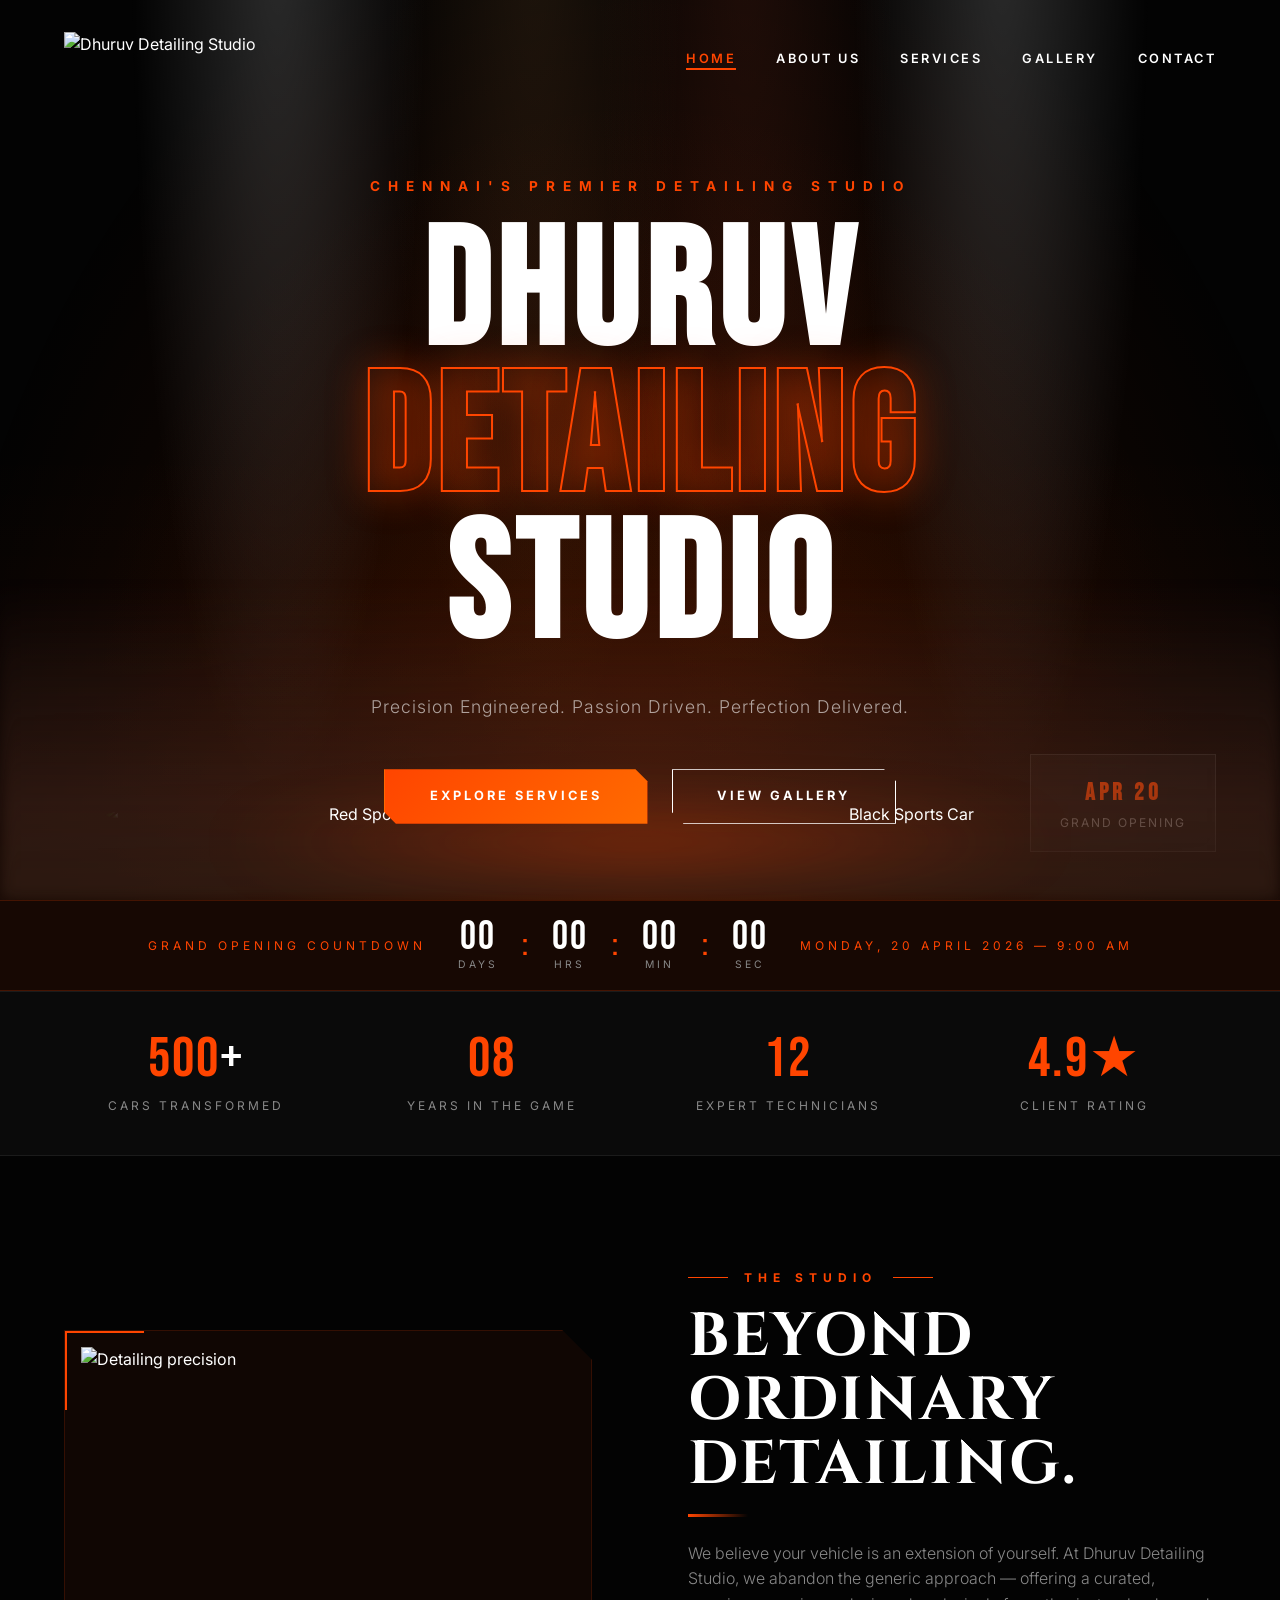
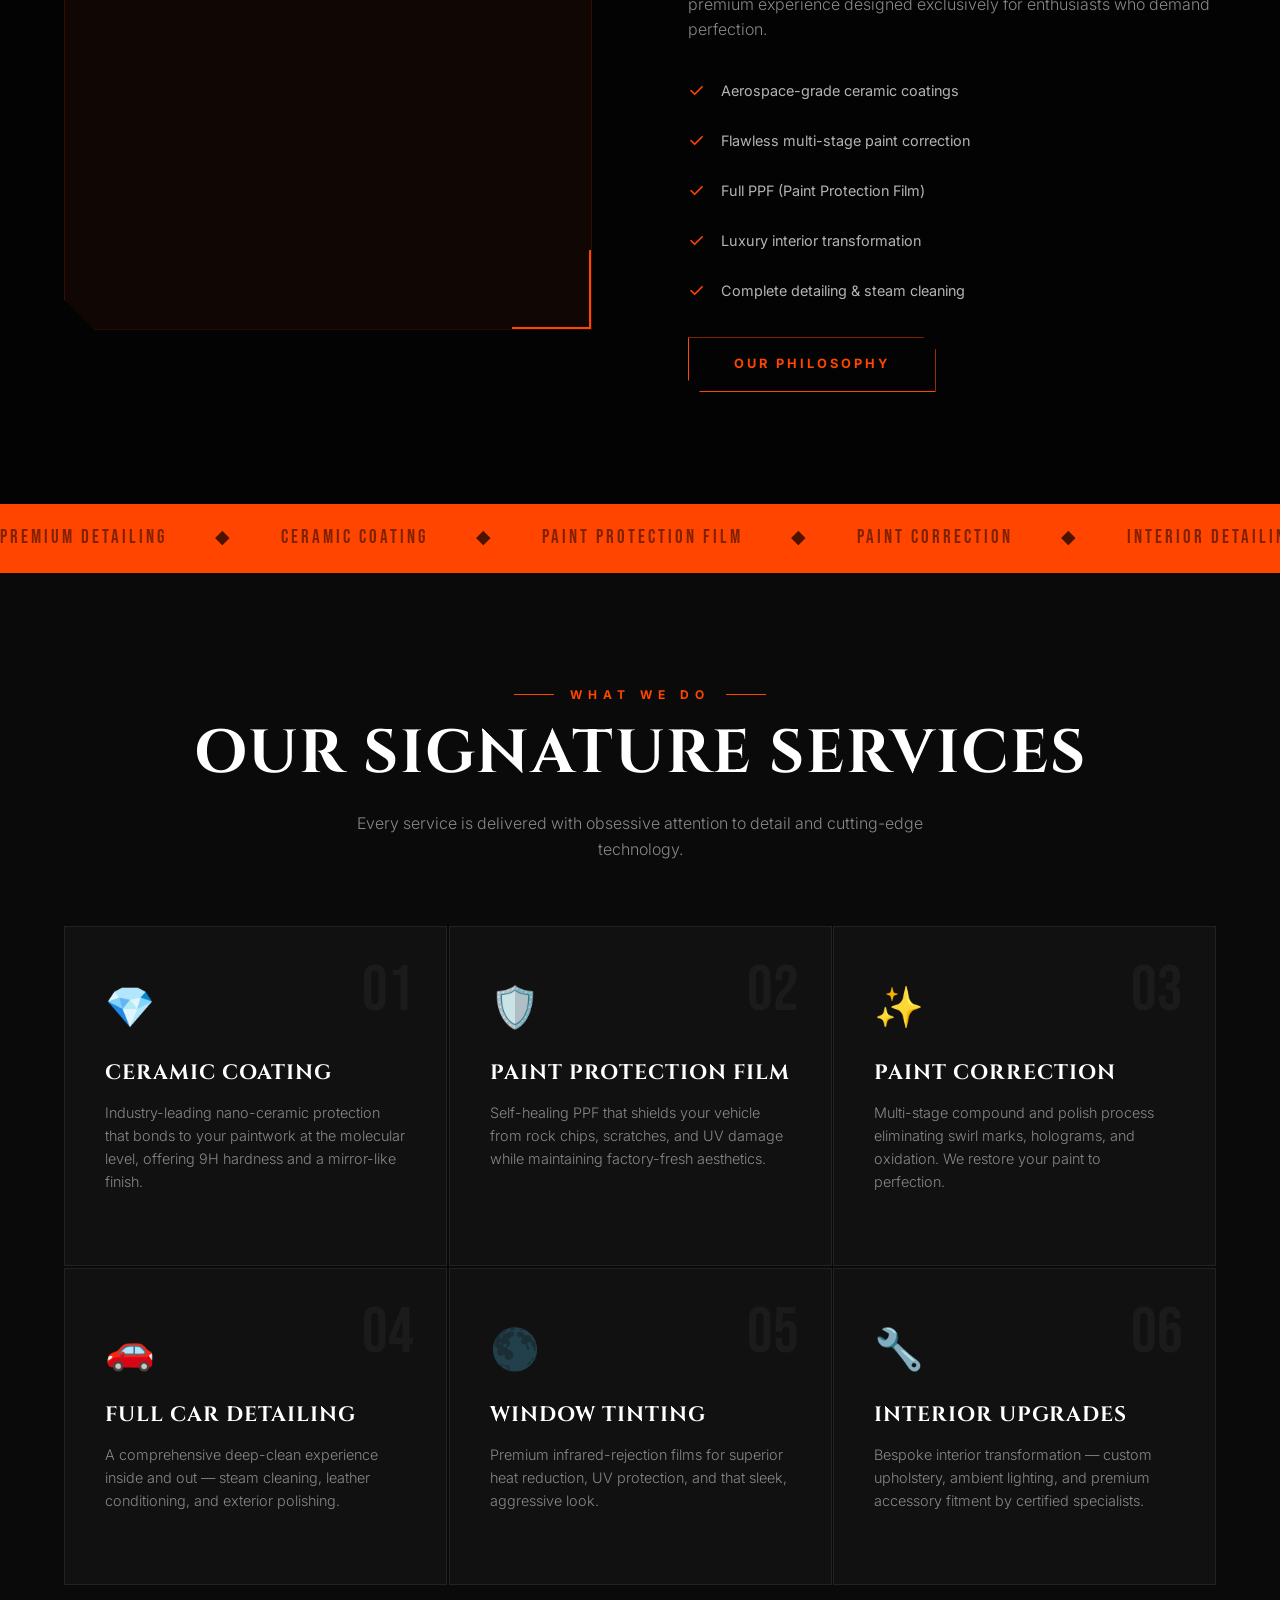
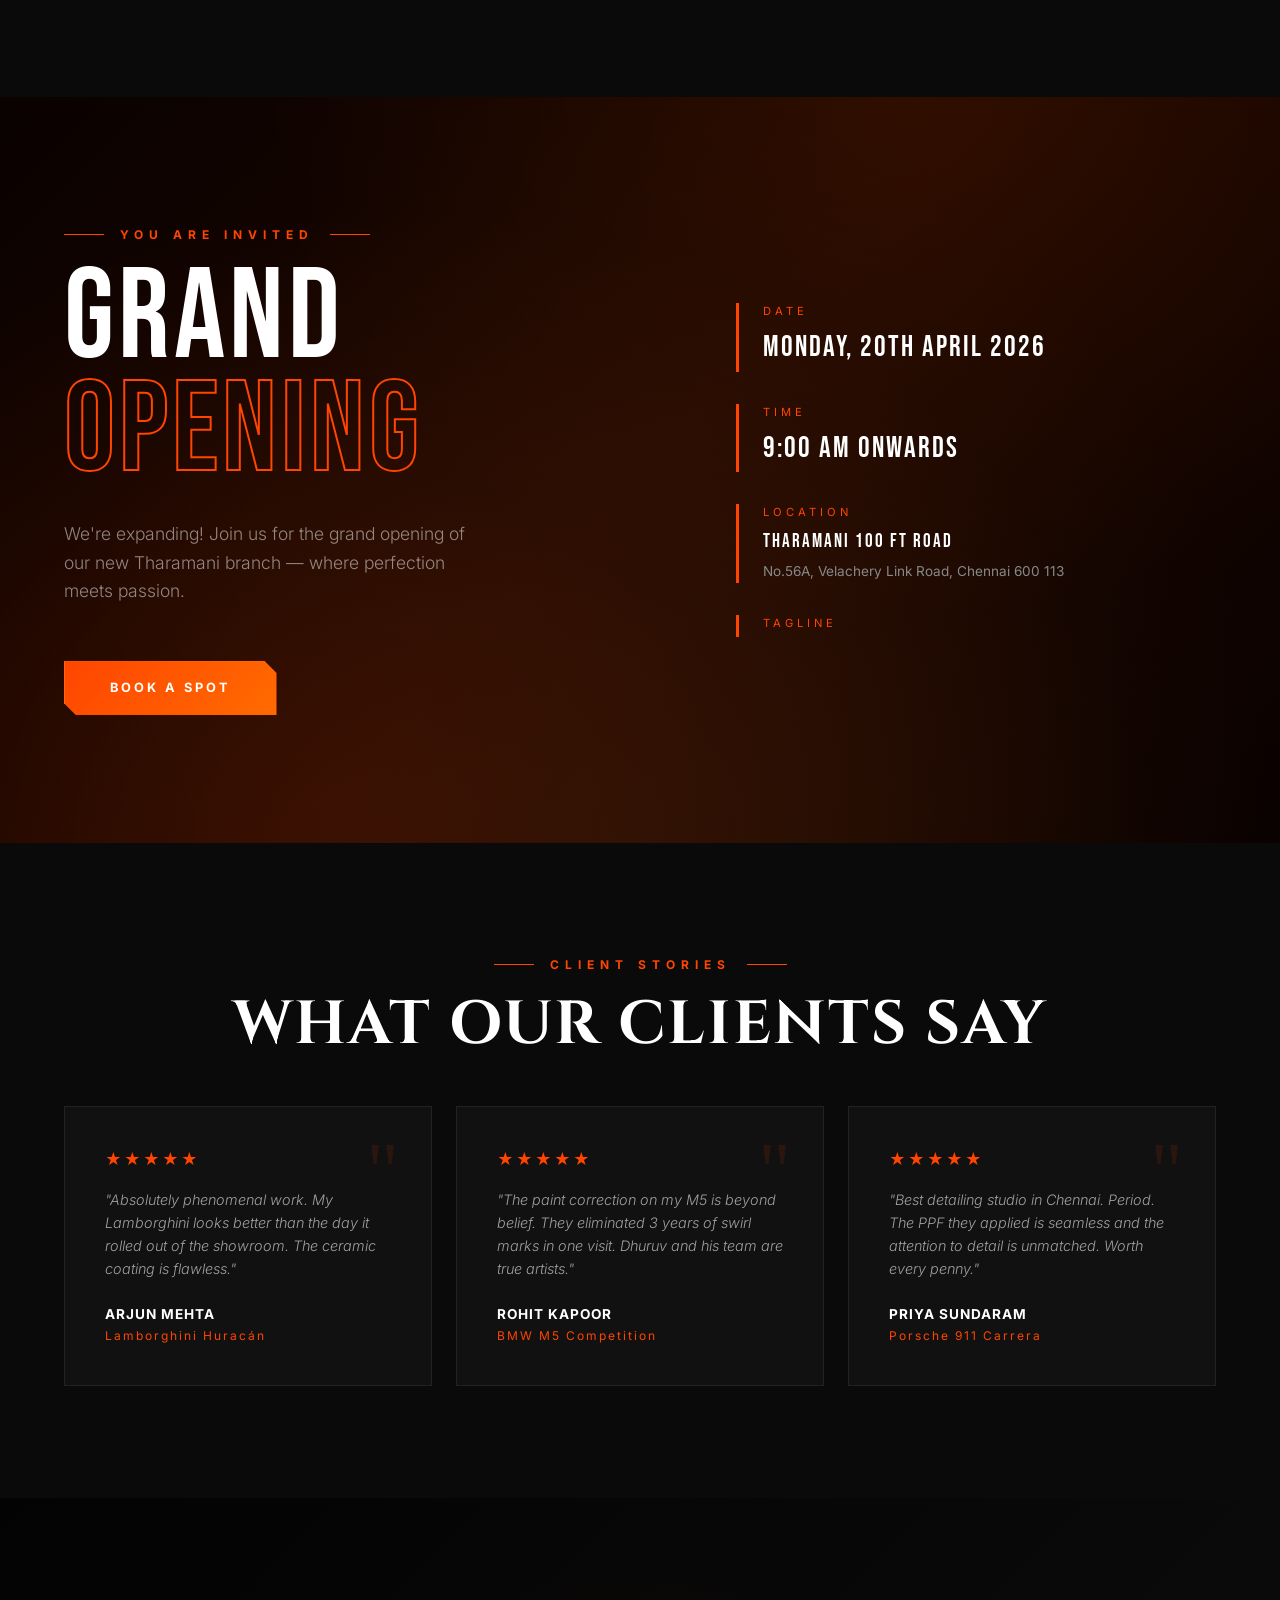
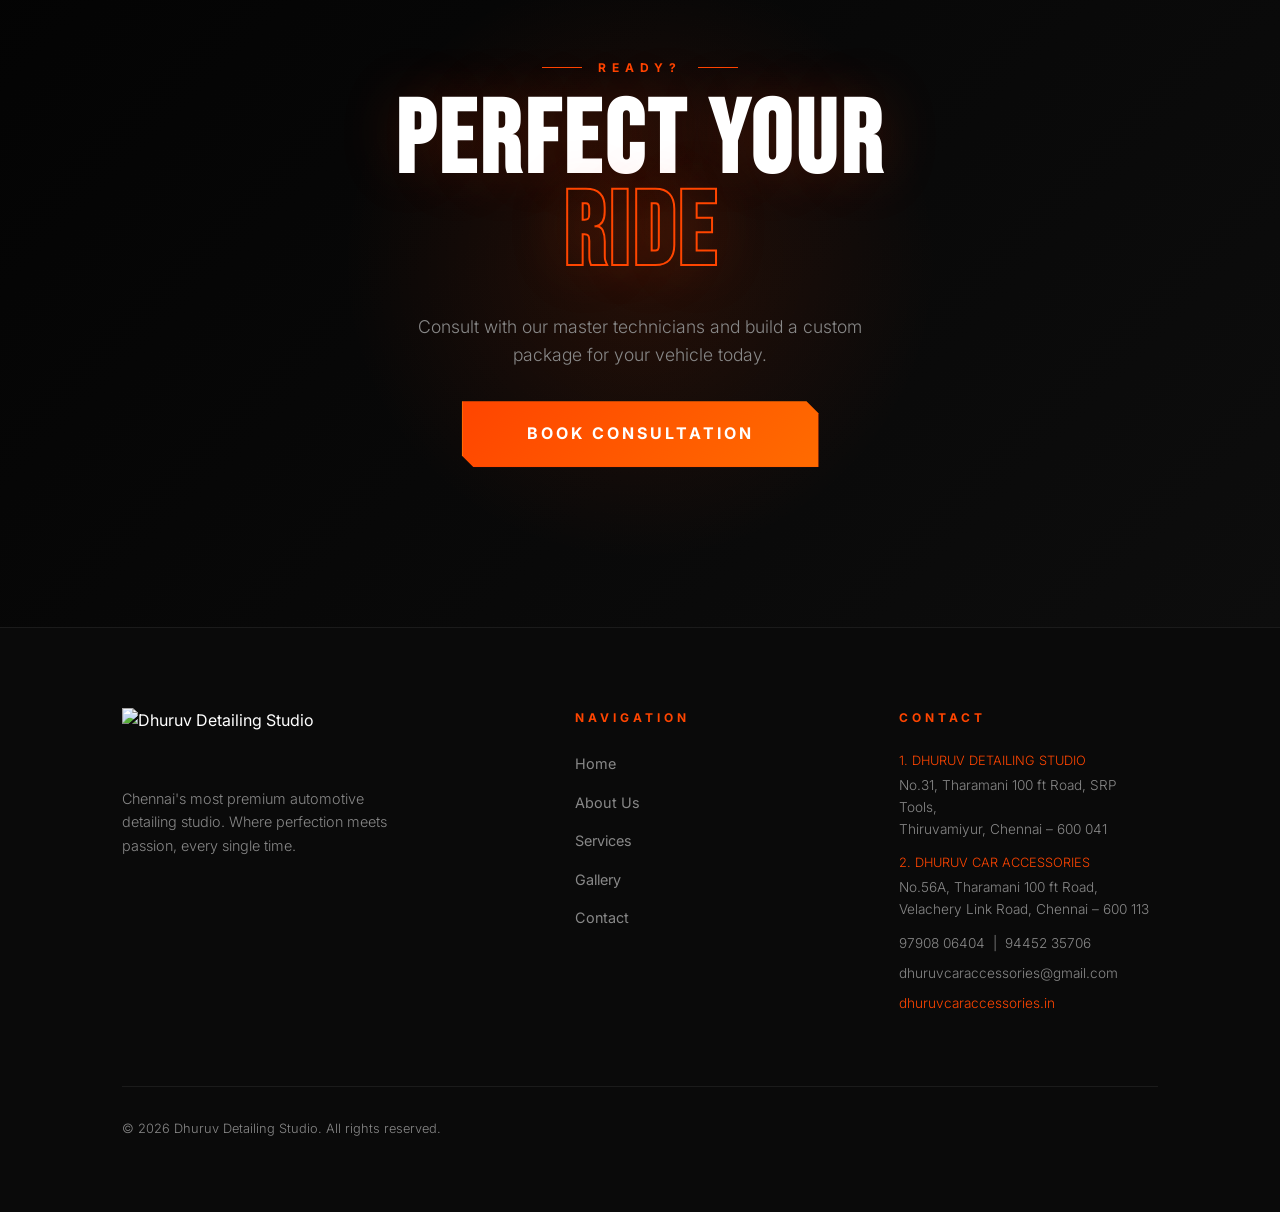
==== commit 41c0ae9f: "contact and gallery updated" ====
--- a/index.html
+++ b/index.html
@@ -13,230 +13,7 @@
         href="https://fonts.googleapis.com/css2?family=Bebas+Neue&family=Cinzel:wght@400;700;900&family=Inter:wght@300;400;600;700&display=swap"
         rel="stylesheet">
     <link rel="stylesheet" href="style.css">
-    <style>
-        /* Page-specific overrides */
-        .hero-img-overlay {
-            position: absolute;
-            inset: 0;
-            z-index: 1;
-            background: radial-gradient(ellipse at 50% 100%, rgba(255, 69, 0, 0.15) 0%, transparent 80%);
-        }
-
-        .car-container {
-            position: absolute;
-            bottom: 8%;
-            left: 50%;
-            transform: translateX(-50%);
-            width: 100%;
-            max-width: 1200px;
-            display: flex;
-            justify-content: center;
-            align-items: flex-end;
-            z-index: 6;
-        }
-
-        .car-red {
-            width: 48%;
-            max-width: 550px;
-            object-fit: contain;
-            opacity: 0;
-            mix-blend-mode: lighten;
-            -webkit-mask-image: radial-gradient(ellipse at center, rgba(0, 0, 0, 1) 40%, rgba(0, 0, 0, 0) 70%);
-            mask-image: radial-gradient(ellipse at center, rgba(0, 0, 0, 1) 40%, rgba(0, 0, 0, 0) 70%);
-            animation: carRevealLeft 2s cubic-bezier(0.16, 1, 0.3, 1) 0.6s forwards;
-            margin-right: -2%;
-            z-index: 2;
-        }
-
-        .car-black {
-            width: 48%;
-            max-width: 550px;
-            object-fit: contain;
-            opacity: 0;
-            mix-blend-mode: lighten;
-            -webkit-mask-image: radial-gradient(ellipse at center, rgba(0, 0, 0, 1) 40%, rgba(0, 0, 0, 0) 70%);
-            mask-image: radial-gradient(ellipse at center, rgba(0, 0, 0, 1) 40%, rgba(0, 0, 0, 0) 70%);
-            animation: carRevealRight 2s cubic-bezier(0.16, 1, 0.3, 1) 0.8s forwards;
-            z-index: 1;
-        }
-
-        @keyframes carRevealLeft {
-            from {
-                opacity: 0;
-                transform: translateX(-150px) translateY(30px) scale(0.95);
-            }
-
-            to {
-                opacity: 1;
-                transform: translateX(0) translateY(0) scale(1);
-            }
-        }
-
-        @keyframes carRevealRight {
-            from {
-                opacity: 0;
-                transform: translateX(150px) translateY(30px) scale(0.95);
-            }
-
-            to {
-                opacity: 1;
-                transform: translateX(0) translateY(0) scale(1);
-            }
-        }
-
-        .car-glow-floor {
-            position: absolute;
-            bottom: 2%;
-            left: 50%;
-            transform: translateX(-50%);
-            width: 1000px;
-            max-width: 90%;
-            height: 80px;
-            background: radial-gradient(ellipse, rgba(255, 69, 0, 0.5) 0%, transparent 60%);
-            z-index: 5;
-            filter: blur(30px);
-            animation: floorGlowPulse 4s ease-in-out infinite;
-        }
-
-        @keyframes floorGlowPulse {
-
-            0%,
-            100% {
-                opacity: 0.8;
-                transform: translateX(-50%) scaleX(1);
-            }
-
-            50% {
-                opacity: 1;
-                transform: translateX(-50%) scaleX(1.15);
-            }
-        }
-
-        /* Grand opening countdown */
-        .countdown-bar {
-            background: rgba(255, 69, 0, 0.08);
-            border-top: 1px solid rgba(255, 69, 0, 0.2);
-            border-bottom: 1px solid rgba(255, 69, 0, 0.2);
-            padding: 1rem 5%;
-            text-align: center;
-            display: flex;
-            align-items: center;
-            justify-content: center;
-            gap: 2rem;
-            flex-wrap: wrap;
-        }
-
-        .countdown-label {
-            font-size: 0.75rem;
-            letter-spacing: 4px;
-            text-transform: uppercase;
-            color: var(--clr-accent);
-        }
-
-        .countdown-timer {
-            display: flex;
-            gap: 1.5rem;
-        }
-
-        .count-unit {
-            text-align: center;
-        }
-
-        .count-num {
-            font-family: var(--font-display);
-            font-size: 2.5rem;
-            color: #fff;
-            line-height: 1;
-            letter-spacing: 2px;
-        }
-
-        .count-sub {
-            font-size: 0.65rem;
-            letter-spacing: 3px;
-            color: var(--clr-sub);
-        }
-
-        .count-sep {
-            font-family: var(--font-display);
-            font-size: 2rem;
-            color: var(--clr-accent);
-            align-self: start;
-            padding-top: 0.2rem;
-        }
-
-        /* Testimonials */
-        .testimonials-section {
-            background: var(--clr-bg-2);
-        }
-
-        .testimonials-grid {
-            display: grid;
-            grid-template-columns: repeat(3, 1fr);
-            gap: 1.5rem;
-            margin-top: 3rem;
-        }
-
-        .testimonial-card {
-            background: var(--clr-bg-3);
-            border: 1px solid var(--clr-border);
-            padding: 2.5rem;
-            position: relative;
-            transition: var(--transition);
-        }
-
-        .testimonial-card:hover {
-            border-color: rgba(255, 69, 0, 0.2);
-            transform: translateY(-4px);
-        }
-
-        .testimonial-quote {
-            position: absolute;
-            top: 1.5rem;
-            right: 2rem;
-            font-size: 5rem;
-            color: var(--clr-accent);
-            opacity: 0.1;
-            font-family: serif;
-            line-height: 1;
-        }
-
-        .testimonial-stars {
-            color: var(--clr-accent);
-            font-size: 1rem;
-            margin-bottom: 1rem;
-            letter-spacing: 2px;
-        }
-
-        .testimonial-text {
-            font-size: 0.9rem;
-            font-style: italic;
-            margin-bottom: 1.5rem;
-            color: rgba(255, 255, 255, 0.6);
-        }
-
-        .testimonial-author {
-            font-size: 0.85rem;
-            font-weight: 700;
-            text-transform: uppercase;
-            letter-spacing: 1px;
-        }
-
-        .testimonial-car {
-            font-size: 0.75rem;
-            color: var(--clr-accent);
-            letter-spacing: 2px;
-        }
-
-        @media(max-width: 768px) {
-            .testimonials-grid {
-                grid-template-columns: 1fr;
-            }
-
-            .car-silhouette {
-                width: 100%;
-            }
-        }
-    </style>
+
 </head>
 
 <body>
@@ -251,7 +28,7 @@
                 <li><a href="index.html" class="active">Home</a></li>
                 <li><a href="about.html">About Us</a></li>
                 <li><a href="shop.html">Services</a></li>
-                <li><a href="gallery.html">Gallery</a></li>
+                <li><a href="gallery.php">Gallery</a></li>
                 <li><a href="contact.html">Contact</a></li>
             </ul>
             <div class="hamburger" id="hamburger" onclick="toggleMenu()">
@@ -266,7 +43,7 @@
         <a href="index.html" onclick="toggleMenu()">Home</a>
         <a href="about.html" onclick="toggleMenu()">About Us</a>
         <a href="shop.html" onclick="toggleMenu()">Services</a>
-        <a href="gallery.html" onclick="toggleMenu()">Gallery</a>
+        <a href="gallery.php" onclick="toggleMenu()">Gallery</a>
         <a href="contact.html" onclick="toggleMenu()">Contact</a>
     </div>
 
@@ -330,7 +107,7 @@
             <p class="hero-sub">Precision Engineered. Passion Driven. Perfection Delivered.</p>
             <div class="hero-ctas">
                 <a href="shop.html" class="btn btn-primary">Explore Services</a>
-                <a href="gallery.html" class="btn btn-secondary">View Gallery</a>
+                <a href="gallery.php" class="btn btn-secondary">View Gallery</a>
             </div>
         </div>
 
@@ -615,7 +392,7 @@
                         <li><a href="index.html">Home</a></li>
                         <li><a href="about.html">About Us</a></li>
                         <li><a href="shop.html">Services</a></li>
-                        <li><a href="gallery.html">Gallery</a></li>
+                        <li><a href="gallery.php">Gallery</a></li>
                         <li><a href="contact.html">Contact</a></li>
                     </ul>
                 </div>
--- a/style.css
+++ b/style.css
@@ -10,11 +10,12 @@
     --clr-bg-3: #111111;
     --clr-accent: #FF4500;
     --clr-accent-2: #FF6B00;
-    --clr-accent-glow: rgba(255,69,0,0.6);
+    --clr-accent-glow: rgba(255, 69, 0, 0.6);
     --clr-gold: #C9A84C;
     --clr-white: #FFFFFF;
     --clr-sub: #888888;
-    --clr-border: rgba(255,255,255,0.07);
+    --clr-muted: #666666;
+    --clr-border: rgba(255, 255, 255, 0.07);
     --font-display: 'Bebas Neue', sans-serif;
     --font-heading: 'Cinzel', serif;
     --font-body: 'Inter', sans-serif;
@@ -24,9 +25,17 @@
 /* ==============================================
    RESET & BASE
    ============================================== */
-*, *::before, *::after { margin: 0; padding: 0; box-sizing: border-box; }
-
-html { scroll-behavior: smooth; }
+*,
+*::before,
+*::after {
+    margin: 0;
+    padding: 0;
+    box-sizing: border-box;
+}
+
+html {
+    scroll-behavior: smooth;
+}
 
 body {
     font-family: var(--font-body);
@@ -36,101 +45,248 @@
     overflow-x: hidden;
 }
 
-h1, h2, h3 { line-height: 1.05; }
-p { color: var(--clr-sub); font-weight: 300; margin-bottom: 1.5rem; }
-a { text-decoration: none; color: inherit; transition: var(--transition); }
-ul { list-style: none; }
-img { max-width: 100%; display: block; }
-
-.container { width: 100%; max-width: 1400px; margin: 0 auto; padding: 0 5%; }
-.text-center { text-align: center; }
-.section { padding: 7rem 0; }
+h1,
+h2,
+h3 {
+    line-height: 1.05;
+}
+
+p {
+    color: var(--clr-sub);
+    font-weight: 300;
+    margin-bottom: 1.5rem;
+}
+
+a {
+    text-decoration: none;
+    color: inherit;
+    transition: var(--transition);
+}
+
+ul {
+    list-style: none;
+}
+
+img {
+    max-width: 100%;
+    display: block;
+}
+
+.container {
+    width: 100%;
+    max-width: 1400px;
+    margin: 0 auto;
+    padding: 0 5%;
+}
+
+.text-center {
+    text-align: center;
+}
+
+.section {
+    padding: 7rem 0;
+}
 
 /* ==============================================
    NAVIGATION
    ============================================== */
 .navbar {
-    position: fixed; top: 0; left: 0; width: 100%; z-index: 1000;
-    padding: 2rem 5%; transition: var(--transition);
+    position: fixed;
+    top: 0;
+    left: 0;
+    width: 100%;
+    z-index: 1000;
+    padding: 2rem 5%;
+    transition: var(--transition);
 }
 
 .navbar.scrolled {
     background: rgba(3, 3, 3, 0.92);
     backdrop-filter: blur(24px);
     padding: 1.2rem 5%;
-    border-bottom: 1px solid rgba(255,69,0,0.15);
-    box-shadow: 0 4px 40px rgba(0,0,0,0.5);
-}
-
-.nav-container { display: flex; justify-content: space-between; align-items: center; }
-
-.nav-logo-img { height: 52px; width: auto; object-fit: contain; display: block; }
-.footer-logo-img { height: 60px; width: auto; margin: 0 auto 1.2rem auto; display: block; object-fit: contain; }
-
-.nav-links { display: flex; gap: 2.5rem; align-items: center; }
+    border-bottom: 1px solid rgba(255, 69, 0, 0.15);
+    box-shadow: 0 4px 40px rgba(0, 0, 0, 0.5);
+}
+
+.nav-container {
+    display: flex;
+    justify-content: space-between;
+    align-items: center;
+}
+
+.nav-logo-img {
+    height: 52px;
+    width: auto;
+    object-fit: contain;
+    display: block;
+}
+
+.footer-logo-img {
+    height: 60px;
+    width: auto;
+    margin: 0 auto 1.2rem auto;
+    display: block;
+    object-fit: contain;
+}
+
+.nav-links {
+    display: flex;
+    gap: 2.5rem;
+    align-items: center;
+}
+
 .nav-links a {
-    font-size: 0.8rem; font-weight: 600; text-transform: uppercase; letter-spacing: 2.5px;
-    position: relative; padding-bottom: 4px;
-}
+    font-size: 0.8rem;
+    font-weight: 600;
+    text-transform: uppercase;
+    letter-spacing: 2.5px;
+    position: relative;
+    padding-bottom: 4px;
+}
+
 .nav-links a::after {
-    content: ''; position: absolute; bottom: 0; left: 0; width: 0%;
-    height: 2px; background: var(--clr-accent); transition: var(--transition);
-}
-.nav-links a:hover::after, .nav-links a.active::after { width: 100%; }
-.nav-links a:hover, .nav-links a.active { color: var(--clr-accent); }
+    content: '';
+    position: absolute;
+    bottom: 0;
+    left: 0;
+    width: 0%;
+    height: 2px;
+    background: var(--clr-accent);
+    transition: var(--transition);
+}
+
+.nav-links a:hover::after,
+.nav-links a.active::after {
+    width: 100%;
+}
+
+.nav-links a:hover,
+.nav-links a.active {
+    color: var(--clr-accent);
+}
 
 /* Hamburger */
-.hamburger { display: none; flex-direction: column; gap: 5px; cursor: pointer; }
-.hamburger span { width: 26px; height: 2px; background: #fff; transition: var(--transition); }
+.hamburger {
+    display: none;
+    flex-direction: column;
+    gap: 5px;
+    cursor: pointer;
+}
+
+.hamburger span {
+    width: 26px;
+    height: 2px;
+    background: #fff;
+    transition: var(--transition);
+}
 
 /* Mobile menu */
 .mobile-menu {
-    display: none; position: fixed; top: 0; left: 0; width: 100%; height: 100%;
-    background: rgba(3,3,3,0.97); z-index: 999; flex-direction: column;
-    align-items: center; justify-content: center; gap: 3rem;
-}
-.mobile-menu.open { display: flex; }
-.mobile-menu a { font-size: 2rem; font-family: var(--font-display); letter-spacing: 4px; }
-.mobile-menu a:hover { color: var(--clr-accent); }
-.mobile-close { position: absolute; top: 2rem; right: 5%; font-size: 2rem; cursor: pointer; color: var(--clr-sub); }
+    display: none;
+    position: fixed;
+    top: 0;
+    left: 0;
+    width: 100%;
+    height: 100%;
+    background: rgba(3, 3, 3, 0.97);
+    z-index: 999;
+    flex-direction: column;
+    align-items: center;
+    justify-content: center;
+    gap: 3rem;
+}
+
+.mobile-menu.open {
+    display: flex;
+}
+
+.mobile-menu a {
+    font-size: 2rem;
+    font-family: var(--font-display);
+    letter-spacing: 4px;
+}
+
+.mobile-menu a:hover {
+    color: var(--clr-accent);
+}
+
+.mobile-close {
+    position: absolute;
+    top: 2rem;
+    right: 5%;
+    font-size: 2rem;
+    cursor: pointer;
+    color: var(--clr-sub);
+}
 
 /* ==============================================
    BUTTONS
    ============================================== */
 .btn {
-    display: inline-flex; align-items: center; justify-content: center; gap: 0.75rem;
-    padding: 1rem 2.8rem; font-family: var(--font-body); font-size: 0.8rem;
-    font-weight: 700; text-transform: uppercase; letter-spacing: 3px;
-    border: 1px solid transparent; cursor: pointer; position: relative; overflow: hidden;
-    transition: var(--transition); clip-path: polygon(0 0, calc(100% - 12px) 0, 100% 12px, 100% 100%, 12px 100%, 0 calc(100% - 12px));
-}
+    display: inline-flex;
+    align-items: center;
+    justify-content: center;
+    gap: 0.75rem;
+    padding: 1rem 2.8rem;
+    font-family: var(--font-body);
+    font-size: 0.8rem;
+    font-weight: 700;
+    text-transform: uppercase;
+    letter-spacing: 3px;
+    border: 1px solid transparent;
+    cursor: pointer;
+    position: relative;
+    overflow: hidden;
+    transition: var(--transition);
+    clip-path: polygon(0 0, calc(100% - 12px) 0, 100% 12px, 100% 100%, 12px 100%, 0 calc(100% - 12px));
+}
+
 .btn::after {
-    content: ''; position: absolute; inset: 0;
-    background: linear-gradient(135deg, rgba(255,255,255,0.15) 0%, transparent 60%);
-    opacity: 0; transition: var(--transition);
-}
-.btn:hover::after { opacity: 1; }
+    content: '';
+    position: absolute;
+    inset: 0;
+    background: linear-gradient(135deg, rgba(255, 255, 255, 0.15) 0%, transparent 60%);
+    opacity: 0;
+    transition: var(--transition);
+}
+
+.btn:hover::after {
+    opacity: 1;
+}
 
 .btn-primary {
     background: linear-gradient(135deg, var(--clr-accent), var(--clr-accent-2));
-    color: #fff; box-shadow: 0 0 25px rgba(255,69,0,0.4);
-}
+    color: #fff;
+    box-shadow: 0 0 25px rgba(255, 69, 0, 0.4);
+}
+
 .btn-primary:hover {
     transform: translateY(-3px);
-    box-shadow: 0 0 45px rgba(255,69,0,0.7), 0 10px 30px rgba(0,0,0,0.4);
+    box-shadow: 0 0 45px rgba(255, 69, 0, 0.7), 0 10px 30px rgba(0, 0, 0, 0.4);
 }
 
 .btn-secondary {
-    background: transparent; border-color: var(--clr-white); color: var(--clr-white);
-}
+    background: transparent;
+    border-color: var(--clr-white);
+    color: var(--clr-white);
+}
+
 .btn-secondary:hover {
-    background: var(--clr-white); color: var(--clr-bg); transform: translateY(-3px);
+    background: var(--clr-white);
+    color: var(--clr-bg);
+    transform: translateY(-3px);
 }
 
 .btn-ghost {
-    background: transparent; border-color: var(--clr-accent); color: var(--clr-accent);
-}
-.btn-ghost:hover { background: var(--clr-accent); color: #fff; }
+    background: transparent;
+    border-color: var(--clr-accent);
+    color: var(--clr-accent);
+}
+
+.btn-ghost:hover {
+    background: var(--clr-accent);
+    color: #fff;
+}
 
 /* ==============================================
    TYPOGRAPHY
@@ -144,57 +300,92 @@
 }
 
 .section-label {
-    font-size: 0.75rem; font-weight: 700; letter-spacing: 6px;
-    text-transform: uppercase; color: var(--clr-accent);
-    display: flex; align-items: center; gap: 1rem; margin-bottom: 1.2rem;
-}
-.section-label::before, .section-label::after {
-    content: ''; flex: 1; max-width: 40px; height: 1px; background: var(--clr-accent);
+    font-size: 0.75rem;
+    font-weight: 700;
+    letter-spacing: 6px;
+    text-transform: uppercase;
+    color: var(--clr-accent);
+    display: flex;
+    align-items: center;
+    gap: 1rem;
+    margin-bottom: 1.2rem;
+}
+
+.section-label::before,
+.section-label::after {
+    content: '';
+    flex: 1;
+    max-width: 40px;
+    height: 1px;
+    background: var(--clr-accent);
 }
 
 .section-title {
     font-family: var(--font-heading);
     font-size: clamp(2rem, 5vw, 3.8rem);
-    font-weight: 700; letter-spacing: 2px; text-transform: uppercase;
-    margin-bottom: 1.5rem; position: relative;
+    font-weight: 700;
+    letter-spacing: 2px;
+    text-transform: uppercase;
+    margin-bottom: 1.5rem;
+    position: relative;
 }
 
 .bold-title {
     font-family: var(--font-display);
     font-size: clamp(3rem, 8vw, 7rem);
-    letter-spacing: 4px; text-transform: uppercase; line-height: 0.9;
-}
-
-/* ==============================================
-   HERO — CINEMATIC with SMOKE & LIGHTNING
+    letter-spacing: 4px;
+    text-transform: uppercase;
+    line-height: 0.9;
+}
+
+/* ==============================================
+   HERO Ã¢â‚¬â€ CINEMATIC with SMOKE & LIGHTNING
    ============================================== */
 .hero-fs {
-    height: 100vh; min-height: 700px;
-    position: relative; display: flex; align-items: center; justify-content: center;
-    text-align: center; overflow: hidden;
-    padding-top: 100px; /* Prevent overlap with fixed navbar */
+    height: 100vh;
+    min-height: 700px;
+    position: relative;
+    display: flex;
+    align-items: center;
+    justify-content: center;
+    text-align: center;
+    overflow: hidden;
+    padding-top: 100px;
+    /* Prevent overlap with fixed navbar */
 }
 
 /* Base dark background */
 .hero-bg {
-    position: absolute; inset: 0; z-index: 0;
+    position: absolute;
+    inset: 0;
+    z-index: 0;
     background: radial-gradient(ellipse at 50% 80%, #1a0800 0%, #030303 60%);
 }
 
 /* Floor reflection / wet ground effect */
 .hero-floor {
-    position: absolute; bottom: 0; left: 0; width: 100%; height: 50%;
-    background: linear-gradient(to top, rgba(255,69,0,0.06) 0%, transparent 100%);
+    position: absolute;
+    bottom: 0;
+    left: 0;
+    width: 100%;
+    height: 50%;
+    background: linear-gradient(to top, rgba(255, 69, 0, 0.06) 0%, transparent 100%);
     z-index: 1;
 }
 
 /* Spotlight beams */
 .hero-spotlights {
-    position: absolute; inset: 0; z-index: 1; pointer-events: none;
+    position: absolute;
+    inset: 0;
+    z-index: 1;
+    pointer-events: none;
 }
 
 .spotlight {
-    position: absolute; top: -10%; width: 300px; height: 100%;
+    position: absolute;
+    top: -10%;
+    width: 300px;
+    height: 100%;
     border-radius: 0 0 50% 50%;
     transform-origin: top center;
     opacity: 0.18;
@@ -202,43 +393,69 @@
 
 .spotlight-1 {
     left: 10%;
-    background: radial-gradient(ellipse at top, rgba(255,255,255,0.9), transparent 70%);
+    background: radial-gradient(ellipse at top, rgba(255, 255, 255, 0.9), transparent 70%);
     animation: spotSwing1 8s ease-in-out infinite;
 }
+
 .spotlight-2 {
     left: 30%;
-    background: radial-gradient(ellipse at top, rgba(255,180,100,0.8), transparent 70%);
+    background: radial-gradient(ellipse at top, rgba(255, 180, 100, 0.8), transparent 70%);
     animation: spotSwing2 10s ease-in-out infinite 1s;
     opacity: 0.12;
 }
+
 .spotlight-3 {
     right: 10%;
-    background: radial-gradient(ellipse at top, rgba(255,255,255,0.9), transparent 70%);
+    background: radial-gradient(ellipse at top, rgba(255, 255, 255, 0.9), transparent 70%);
     animation: spotSwing1 9s ease-in-out infinite 2s reverse;
 }
+
 .spotlight-4 {
     right: 30%;
-    background: radial-gradient(ellipse at top, rgba(255,100,60,0.8), transparent 70%);
+    background: radial-gradient(ellipse at top, rgba(255, 100, 60, 0.8), transparent 70%);
     animation: spotSwing2 7s ease-in-out infinite 0.5s;
     opacity: 0.13;
 }
 
 @keyframes spotSwing1 {
-    0%, 100% { transform: rotate(-15deg); }
-    50% { transform: rotate(5deg); }
-}
+
+    0%,
+    100% {
+        transform: rotate(-15deg);
+    }
+
+    50% {
+        transform: rotate(5deg);
+    }
+}
+
 @keyframes spotSwing2 {
-    0%, 100% { transform: rotate(10deg); }
-    50% { transform: rotate(-8deg); }
+
+    0%,
+    100% {
+        transform: rotate(10deg);
+    }
+
+    50% {
+        transform: rotate(-8deg);
+    }
 }
 
 /* Smoke layers - Intensified */
 .smoke-container {
-    position: absolute; inset: 0; z-index: 2; pointer-events: none; overflow: hidden;
+    position: absolute;
+    inset: 0;
+    z-index: 2;
+    pointer-events: none;
+    overflow: hidden;
 }
 
 .smoke-layer {
-    position: absolute; bottom: -20%; left: -10%; width: 120%; height: 80%;
+    position: absolute;
+    bottom: -20%;
+    left: -10%;
+    width: 120%;
+    height: 80%;
     border-radius: 50%;
     filter: blur(50px);
     opacity: 0;
@@ -246,56 +463,101 @@
 }
 
 .smoke-1 {
-    background: radial-gradient(ellipse, rgba(150,150,160,0.6) 0%, transparent 70%);
-    --dur: 14s; --delay: 0s; left: -5%; width: 60%;
-}
+    background: radial-gradient(ellipse, rgba(150, 150, 160, 0.6) 0%, transparent 70%);
+    --dur: 14s;
+    --delay: 0s;
+    left: -5%;
+    width: 60%;
+}
+
 .smoke-2 {
-    background: radial-gradient(ellipse, rgba(100,100,120,0.5) 0%, transparent 70%);
-    --dur: 18s; --delay: 4s; left: 30%; width: 70%;
-}
+    background: radial-gradient(ellipse, rgba(100, 100, 120, 0.5) 0%, transparent 70%);
+    --dur: 18s;
+    --delay: 4s;
+    left: 30%;
+    width: 70%;
+}
+
 .smoke-3 {
-    background: radial-gradient(ellipse, rgba(140,100,80,0.45) 0%, transparent 70%);
-    --dur: 16s; --delay: 8s; left: 60%; width: 60%;
-}
+    background: radial-gradient(ellipse, rgba(140, 100, 80, 0.45) 0%, transparent 70%);
+    --dur: 16s;
+    --delay: 8s;
+    left: 60%;
+    width: 60%;
+}
+
 .smoke-4 {
-    background: radial-gradient(ellipse, rgba(80,80,100,0.5) 0%, transparent 70%);
-    --dur: 20s; --delay: 2s; left: 10%; width: 80%;
+    background: radial-gradient(ellipse, rgba(80, 80, 100, 0.5) 0%, transparent 70%);
+    --dur: 20s;
+    --delay: 2s;
+    left: 10%;
+    width: 80%;
     bottom: -30%;
 }
 
 @keyframes smokeRise {
-    0% { transform: translateY(0) scaleX(1); opacity: 0; }
-    20% { opacity: 0.95; }
-    60% { opacity: 0.7; }
-    100% { transform: translateY(-50%) scaleX(1.4); opacity: 0; }
+    0% {
+        transform: translateY(0) scaleX(1);
+        opacity: 0;
+    }
+
+    20% {
+        opacity: 0.95;
+    }
+
+    60% {
+        opacity: 0.7;
+    }
+
+    100% {
+        transform: translateY(-50%) scaleX(1.4);
+        opacity: 0;
+    }
 }
 
 /* Ground smoke drift */
 .ground-smoke {
-    position: absolute; bottom: 0; left: 0; width: 100%; height: 35%;
-    z-index: 3; pointer-events: none;
+    position: absolute;
+    bottom: 0;
+    left: 0;
+    width: 100%;
+    height: 35%;
+    z-index: 3;
+    pointer-events: none;
     background: linear-gradient(to top,
-        rgba(50,30,20,0.8) 0%,
-        rgba(70,40,30,0.5) 30%,
-        transparent 100%);
+            rgba(50, 30, 20, 0.8) 0%,
+            rgba(70, 40, 30, 0.5) 30%,
+            transparent 100%);
     filter: blur(8px);
     animation: groundSmokePulse 5s ease-in-out infinite;
 }
 
 @keyframes groundSmokePulse {
-    0%, 100% { opacity: 0.8; }
-    50% { opacity: 1; }
+
+    0%,
+    100% {
+        opacity: 0.8;
+    }
+
+    50% {
+        opacity: 1;
+    }
 }
 
 /* Lightning bolts - Intensified */
 .lightning-container {
-    position: absolute; inset: 0; z-index: 4; pointer-events: none; overflow: hidden;
+    position: absolute;
+    inset: 0;
+    z-index: 4;
+    pointer-events: none;
+    overflow: hidden;
 }
 
 .lightning-bolt {
-    position: absolute; top: 0;
+    position: absolute;
+    top: 0;
     width: 6px;
-    background: linear-gradient(to bottom, rgba(255,255,255,0), #fff, #e0f2fe, rgba(255,255,255,0));
+    background: linear-gradient(to bottom, rgba(255, 255, 255, 0), #fff, #e0f2fe, rgba(255, 255, 255, 0));
     filter: blur(1px) drop-shadow(0 0 15px #fff) drop-shadow(0 0 30px #aaf);
     transform-origin: top center;
     opacity: 0;
@@ -310,40 +572,113 @@
     opacity: 0.6;
 }
 
-.bolt-1 { left: 20%; height: 60%; transform: rotate(5deg); animation: strikeBolt 6s ease-in-out infinite 0.5s; }
-.bolt-2 { right: 22%; height: 70%; transform: rotate(-8deg); animation: strikeBolt 8s ease-in-out infinite 3s; }
-.bolt-3 { left: 50%; height: 50%; transform: rotate(3deg); animation: strikeBolt 10s ease-in-out infinite 5s; }
+.bolt-1 {
+    left: 20%;
+    height: 60%;
+    transform: rotate(5deg);
+    animation: strikeBolt 3s ease-in-out infinite 0.5s;
+}
+
+.bolt-2 {
+    right: 22%;
+    height: 70%;
+    transform: rotate(-8deg);
+    animation: strikeBolt 6s ease-in-out infinite 3s;
+}
+
+.bolt-3 {
+    left: 50%;
+    height: 50%;
+    transform: rotate(3deg);
+    animation: strikeBolt 8s ease-in-out infinite 5s;
+}
 
 @keyframes strikeBolt {
-    0%, 85%, 100% { opacity: 0; }
-    86% { opacity: 1; transform: scaleY(1.05) rotate(5deg); }
-    87% { opacity: 0; }
-    88% { opacity: 0.9; transform: scaleY(1.1) rotate(5deg); }
-    90% { opacity: 0; }
-    92% { opacity: 0.8; transform: scaleY(1) rotate(5deg); }
-    95% { opacity: 0; }
+
+    0%,
+    85%,
+    100% {
+        opacity: 0;
+    }
+
+    86% {
+        opacity: 1;
+        transform: scaleY(1.05) rotate(5deg);
+    }
+
+    87% {
+        opacity: 0;
+    }
+
+    88% {
+        opacity: 0.9;
+        transform: scaleY(1.1) rotate(5deg);
+    }
+
+    90% {
+        opacity: 0;
+    }
+
+    92% {
+        opacity: 0.8;
+        transform: scaleY(1) rotate(5deg);
+    }
+
+    95% {
+        opacity: 0;
+    }
 }
 
 /* Lightning flash - Deeper contrast */
 .lightning-flash {
-    position: absolute; inset: 0; z-index: 5; pointer-events: none;
+    position: absolute;
+    inset: 0;
+    z-index: 5;
+    pointer-events: none;
     background: rgba(200, 220, 255, 0);
     animation: flashBg 6s ease-in-out infinite 0.5s;
 }
-.lightning-flash-2 { animation: flashBg 8s ease-in-out infinite 3s; }
-.lightning-flash-3 { animation: flashBg 10s ease-in-out infinite 5s; }
+
+.lightning-flash-2 {
+    animation: flashBg 8s ease-in-out infinite 3s;
+}
+
+.lightning-flash-3 {
+    animation: flashBg 10s ease-in-out infinite 5s;
+}
 
 @keyframes flashBg {
-    0%, 85%, 100% { background: rgba(200,220,255,0); }
-    86% { background: rgba(200,230,255,0.12); }
-    87% { background: rgba(200,220,255,0); }
-    88% { background: rgba(200,230,255,0.08); }
-    90% { background: rgba(200,220,255,0); }
+
+    0%,
+    85%,
+    100% {
+        background: rgba(200, 220, 255, 0);
+    }
+
+    86% {
+        background: rgba(200, 230, 255, 0.12);
+    }
+
+    87% {
+        background: rgba(200, 220, 255, 0);
+    }
+
+    88% {
+        background: rgba(200, 230, 255, 0.08);
+    }
+
+    90% {
+        background: rgba(200, 220, 255, 0);
+    }
 }
 
 /* Embers / Particles */
 .particles-container {
-    position: absolute; inset: 0; z-index: 4; pointer-events: none; overflow: hidden;
+    position: absolute;
+    inset: 0;
+    z-index: 4;
+    pointer-events: none;
+    overflow: hidden;
 }
 
 .particle {
@@ -355,19 +690,37 @@
 }
 
 @keyframes particleFloat {
-    0% { transform: translateY(0) translateX(0) scale(1); opacity: 0; }
-    10% { opacity: 1; }
-    100% { transform: translateY(-120vh) translateX(var(--px, 50px)) scale(0); opacity: 0; }
+    0% {
+        transform: translateY(0) translateX(0) scale(1);
+        opacity: 0;
+    }
+
+    10% {
+        opacity: 1;
+    }
+
+    100% {
+        transform: translateY(-120vh) translateX(var(--px, 50px)) scale(0);
+        opacity: 0;
+    }
 }
 
 /* Hero content */
 .hero-content {
-    position: relative; z-index: 10; max-width: 1000px; padding: 0 2rem;
+    position: relative;
+    z-index: 10;
+    max-width: 1000px;
+    padding: 0 2rem;
 }
 
 .hero-eyebrow {
-    font-size: 0.85rem; font-weight: 700; letter-spacing: 8px; text-transform: uppercase;
-    color: var(--clr-accent); margin-bottom: 1.5rem; display: block;
+    font-size: 0.85rem;
+    font-weight: 700;
+    letter-spacing: 8px;
+    text-transform: uppercase;
+    color: var(--clr-accent);
+    margin-bottom: 1.5rem;
+    display: block;
     animation: fadeInDown 1s ease both;
 }
 
@@ -385,48 +738,93 @@
     -webkit-text-stroke: 2px var(--clr-accent);
     color: transparent;
     display: block;
-    text-shadow: 0 0 40px rgba(255,69,0,0.4);
-}
-.hero-headline .line-solid { display: block; }
+    text-shadow: 0 0 40px rgba(255, 69, 0, 0.4);
+}
+
+.hero-headline .line-solid {
+    display: block;
+}
 
 .hero-sub {
-    font-size: clamp(0.9rem, 2vw, 1.1rem); font-weight: 300;
-    max-width: 600px; margin: 2rem auto;
-    color: rgba(255,255,255,0.6); letter-spacing: 1px;
+    font-size: clamp(0.9rem, 2vw, 1.1rem);
+    font-weight: 300;
+    max-width: 600px;
+    margin: 2rem auto;
+    color: rgba(255, 255, 255, 0.6);
+    letter-spacing: 1px;
     animation: fadeInUp 1s ease 0.8s both;
 }
 
 .hero-ctas {
-    display: flex; gap: 1.5rem; justify-content: center; flex-wrap: wrap; margin-top: 3rem;
+    display: flex;
+    gap: 1.5rem;
+    justify-content: center;
+    flex-wrap: wrap;
+    margin-top: 3rem;
     animation: fadeInUp 1s ease 1s both;
 }
 
 .hero-badge {
-    position: absolute; bottom: 3rem; right: 5%;
-    border: 1px solid rgba(255,255,255,0.1);
-    background: rgba(255,255,255,0.04);
+    position: absolute;
+    bottom: 3rem;
+    right: 5%;
+    border: 1px solid rgba(255, 255, 255, 0.1);
+    background: rgba(255, 255, 255, 0.04);
     backdrop-filter: blur(10px);
     padding: 1.2rem 1.8rem;
-    font-size: 0.75rem; letter-spacing: 2px; text-transform: uppercase;
-    color: rgba(255,255,255,0.5);
+    font-size: 0.75rem;
+    letter-spacing: 2px;
+    text-transform: uppercase;
+    color: rgba(255, 255, 255, 0.5);
     animation: fadeIn 1.5s ease 1.5s both;
 }
-.hero-badge strong { display: block; font-size: 1.5rem; font-family: var(--font-display); color: var(--clr-accent); letter-spacing: 4px; }
+
+.hero-badge strong {
+    display: block;
+    font-size: 1.5rem;
+    font-family: var(--font-display);
+    color: var(--clr-accent);
+    letter-spacing: 4px;
+}
 
 .scroll-indicator {
-    position: absolute; bottom: 2.5rem; left: 50%; transform: translateX(-50%);
-    display: flex; flex-direction: column; align-items: center; gap: 0.5rem; z-index: 10;
+    position: absolute;
+    bottom: 2.5rem;
+    left: 50%;
+    transform: translateX(-50%);
+    display: flex;
+    flex-direction: column;
+    align-items: center;
+    gap: 0.5rem;
+    z-index: 10;
     animation: fadeIn 2s ease 2s both;
 }
+
 .scroll-line {
-    width: 1px; height: 50px; background: linear-gradient(to bottom, transparent, var(--clr-accent), transparent);
+    width: 1px;
+    height: 50px;
+    background: linear-gradient(to bottom, transparent, var(--clr-accent), transparent);
     animation: scrollPulse 2s ease-in-out infinite;
 }
-.scroll-indicator span { font-size: 0.6rem; letter-spacing: 4px; color: var(--clr-sub); }
+
+.scroll-indicator span {
+    font-size: 0.6rem;
+    letter-spacing: 4px;
+    color: var(--clr-sub);
+}
 
 @keyframes scrollPulse {
-    0%, 100% { opacity: 0.3; transform: scaleY(0.8); }
-    50% { opacity: 1; transform: scaleY(1); }
+
+    0%,
+    100% {
+        opacity: 0.3;
+        transform: scaleY(0.8);
+    }
+
+    50% {
+        opacity: 1;
+        transform: scaleY(1);
+    }
 }
 
 /* ==============================================
@@ -437,77 +835,139 @@
     border-top: 1px solid var(--clr-border);
     border-bottom: 1px solid var(--clr-border);
     padding: 2.5rem 5%;
-    position: relative; z-index: 10;
-}
+    position: relative;
+    z-index: 10;
+}
+
 .stats-grid {
-    display: grid; grid-template-columns: repeat(4, 1fr); gap: 2rem; text-align: center;
-    max-width: 1400px; margin: 0 auto;
-}
+    display: grid;
+    grid-template-columns: repeat(4, 1fr);
+    gap: 2rem;
+    text-align: center;
+    max-width: 1400px;
+    margin: 0 auto;
+}
+
 .stat-num {
-    font-family: var(--font-display); font-size: 3.5rem; color: var(--clr-accent);
-    line-height: 1; letter-spacing: 2px;
-}
-.stat-sub { font-size: 0.75rem; letter-spacing: 3px; text-transform: uppercase; color: var(--clr-sub); margin-top: 0.5rem; }
-.stat-divider { width: 1px; height: 60px; background: var(--clr-border); margin: 0 auto; }
+    font-family: var(--font-display);
+    font-size: 3.5rem;
+    color: var(--clr-accent);
+    line-height: 1;
+    letter-spacing: 2px;
+}
+
+.stat-sub {
+    font-size: 0.75rem;
+    letter-spacing: 3px;
+    text-transform: uppercase;
+    color: var(--clr-sub);
+    margin-top: 0.5rem;
+}
+
+.stat-divider {
+    width: 1px;
+    height: 60px;
+    background: var(--clr-border);
+    margin: 0 auto;
+}
 
 /* ==============================================
    ABOUT SPLIT SECTION
    ============================================== */
 .split-section {
-    display: grid; grid-template-columns: 1fr 1fr; gap: 6rem; align-items: center;
-    max-width: 1400px; margin: 0 auto; padding: 0 5%;
+    display: grid;
+    grid-template-columns: 1fr 1fr;
+    gap: 6rem;
+    align-items: center;
+    max-width: 1400px;
+    margin: 0 auto;
+    padding: 0 5%;
 }
 
 .split-image-wrap {
-    position: relative; height: 600px; overflow: hidden;
+    position: relative;
+    height: 600px;
+    overflow: hidden;
     clip-path: polygon(0 0, calc(100% - 30px) 0, 100% 30px, 100% 100%, 30px 100%, 0 calc(100% - 30px));
 }
+
 .split-image-wrap img {
-    width: 100%; height: 100%; object-fit: cover;
+    width: 100%;
+    height: 100%;
+    object-fit: cover;
     transition: transform 0.8s ease;
 }
-.split-image-wrap:hover img { transform: scale(1.05); }
+
+.split-image-wrap:hover img {
+    transform: scale(1.05);
+}
 
 .split-image-accent {
-    position: absolute; bottom: -1px; right: -1px;
-    width: 80px; height: 80px;
+    position: absolute;
+    bottom: -1px;
+    right: -1px;
+    width: 80px;
+    height: 80px;
     border-bottom: 3px solid var(--clr-accent);
     border-right: 3px solid var(--clr-accent);
 }
+
 .split-image-accent-tl {
-    position: absolute; top: -1px; left: -1px;
-    width: 80px; height: 80px;
+    position: absolute;
+    top: -1px;
+    left: -1px;
+    width: 80px;
+    height: 80px;
     border-top: 3px solid var(--clr-accent);
     border-left: 3px solid var(--clr-accent);
 }
 
 .content-box .section-title::after {
-    content: ''; display: block; width: 60px; height: 3px;
+    content: '';
+    display: block;
+    width: 60px;
+    height: 3px;
     background: linear-gradient(to right, var(--clr-accent), transparent);
     margin-top: 1rem;
 }
 
-.icon-list { margin: 2rem 0; }
+.icon-list {
+    margin: 2rem 0;
+}
+
 .icon-list li {
-    display: flex; align-items: center; gap: 1rem; margin-bottom: 1.2rem;
-    font-size: 0.9rem; color: rgba(255,255,255,0.7);
-}
+    display: flex;
+    align-items: center;
+    gap: 1rem;
+    margin-bottom: 1.2rem;
+    font-size: 0.9rem;
+    color: rgba(255, 255, 255, 0.7);
+}
+
 .icon-list li::before {
-    content: '→'; color: var(--clr-accent); font-size: 1.2rem; flex-shrink: 0;
+    content: '✓';
+    color: var(--clr-accent);
+    font-size: 1.2rem;
+    flex-shrink: 0;
 }
 
 /* ==============================================
    SERVICES GRID
    ============================================== */
-.services-section { background: var(--clr-bg-2); }
+.services-section {
+    background: var(--clr-bg-2);
+}
 
 .services-grid {
-    display: grid; grid-template-columns: repeat(3, 1fr); gap: 1.5px;
+    display: grid;
+    grid-template-columns: repeat(3, 1fr);
+    gap: 1.5px;
     margin-top: 4rem;
 }
 
 .service-card {
-    position: relative; overflow: hidden;
+    position: relative;
+    overflow: hidden;
     background: var(--clr-bg-3);
     padding: 3rem 2.5rem;
     border: 1px solid var(--clr-border);
@@ -516,71 +976,143 @@
 }
 
 .service-card::before {
-    content: ''; position: absolute; inset: 0;
-    background: linear-gradient(135deg, rgba(255,69,0,0.05) 0%, transparent 60%);
-    opacity: 0; transition: var(--transition);
-}
-.service-card:hover { border-color: rgba(255,69,0,0.3); transform: translateY(-4px); }
-.service-card:hover::before { opacity: 1; }
+    content: '';
+    position: absolute;
+    inset: 0;
+    background: linear-gradient(135deg, rgba(255, 69, 0, 0.05) 0%, transparent 60%);
+    opacity: 0;
+    transition: var(--transition);
+}
+
+.service-card:hover {
+    border-color: rgba(255, 69, 0, 0.3);
+    transform: translateY(-4px);
+}
+
+.service-card:hover::before {
+    opacity: 1;
+}
 
 .service-card::after {
-    content: ''; position: absolute; bottom: 0; left: 0; width: 0%; height: 2px;
-    background: var(--clr-accent); transition: var(--transition);
-}
-.service-card:hover::after { width: 100%; }
+    content: '';
+    position: absolute;
+    bottom: 0;
+    left: 0;
+    width: 0%;
+    height: 2px;
+    background: var(--clr-accent);
+    transition: var(--transition);
+}
+
+.service-card:hover::after {
+    width: 100%;
+}
 
 .service-icon {
-    font-size: 2.5rem; margin-bottom: 1.5rem; display: block;
+    font-size: 2.5rem;
+    margin-bottom: 1.5rem;
+    display: block;
     transition: transform 0.4s ease;
 }
-.service-card:hover .service-icon { transform: scale(1.2) rotate(-5deg); }
+
+.service-card:hover .service-icon {
+    transform: scale(1.2) rotate(-5deg);
+}
 
 .service-number {
-    position: absolute; top: 2rem; right: 2rem;
-    font-family: var(--font-display); font-size: 4rem; opacity: 0.04; line-height: 1;
-}
+    position: absolute;
+    top: 2rem;
+    right: 2rem;
+    font-family: var(--font-display);
+    font-size: 4rem;
+    opacity: 0.04;
+    line-height: 1;
+}
+
 .service-card h3 {
-    font-family: var(--font-heading); font-size: 1.3rem; letter-spacing: 1px;
-    margin-bottom: 1rem; text-transform: uppercase;
-}
-.service-card p { font-size: 0.9rem; }
+    font-family: var(--font-heading);
+    font-size: 1.3rem;
+    letter-spacing: 1px;
+    margin-bottom: 1rem;
+    text-transform: uppercase;
+}
+
+.service-card p {
+    font-size: 0.9rem;
+}
 
 /* ==============================================
    GRAND OPENING BANNER
    ============================================== */
 .event-banner {
-    position: relative; overflow: hidden; padding: 8rem 5%;
+    position: relative;
+    overflow: hidden;
+    padding: 8rem 5%;
     background: linear-gradient(135deg, #0a0200, #1a0500, #0a0200);
 }
 
 .event-banner-bg {
-    position: absolute; inset: 0;
-    background: radial-gradient(ellipse at 30% 100%, rgba(255,69,0,0.15) 0%, transparent 60%),
-                radial-gradient(ellipse at 70% 0%, rgba(255,100,0,0.1) 0%, transparent 50%);
+    position: absolute;
+    inset: 0;
+    background: radial-gradient(ellipse at 30% 100%, rgba(255, 69, 0, 0.15) 0%, transparent 60%),
+        radial-gradient(ellipse at 70% 0%, rgba(255, 100, 0, 0.1) 0%, transparent 50%);
     animation: eventBgPulse 6s ease-in-out infinite;
 }
+
 @keyframes eventBgPulse {
-    0%, 100% { opacity: 1; }
-    50% { opacity: 0.7; }
+
+    0%,
+    100% {
+        opacity: 1;
+    }
+
+    50% {
+        opacity: 0.7;
+    }
 }
 
 .event-banner-smoke {
-    position: absolute; inset: 0; pointer-events: none;
-    background: radial-gradient(ellipse at bottom, rgba(60,30,10,0.4) 0%, transparent 70%);
+    position: absolute;
+    inset: 0;
+    pointer-events: none;
+    background: radial-gradient(ellipse at bottom, rgba(60, 30, 10, 0.4) 0%, transparent 70%);
     animation: smokeRise2 10s ease-in-out infinite;
 }
+
 @keyframes smokeRise2 {
-    0% { transform: translateY(10px); opacity: 0.5; }
-    50% { transform: translateY(-10px); opacity: 1; }
-    100% { transform: translateY(10px); opacity: 0.5; }
-}
-
-.event-content { position: relative; z-index: 2; max-width: 1400px; margin: 0 auto; display: grid; grid-template-columns: 1.2fr 1fr; gap: 6rem; align-items: center; }
+    0% {
+        transform: translateY(10px);
+        opacity: 0.5;
+    }
+
+    50% {
+        transform: translateY(-10px);
+        opacity: 1;
+    }
+
+    100% {
+        transform: translateY(10px);
+        opacity: 0.5;
+    }
+}
+
+.event-content {
+    position: relative;
+    z-index: 2;
+    max-width: 1400px;
+    margin: 0 auto;
+    display: grid;
+    grid-template-columns: 1.2fr 1fr;
+    gap: 6rem;
+    align-items: center;
+}
 
 .event-title {
     font-family: var(--font-display);
     font-size: clamp(4rem, 10vw, 9rem);
-    line-height: 0.88; letter-spacing: 4px; text-transform: uppercase;
+    line-height: 0.88;
+    letter-spacing: 4px;
+    text-transform: uppercase;
 }
 
 .event-title .accent-line {
@@ -588,154 +1120,248 @@
     color: transparent;
 }
 
-.event-details { display: flex; flex-direction: column; gap: 2rem; }
+.event-details {
+    display: flex;
+    flex-direction: column;
+    gap: 2rem;
+}
 
 .event-item {
     border-left: 3px solid var(--clr-accent);
     padding-left: 1.5rem;
 }
-.event-item .label { font-size: 0.7rem; letter-spacing: 4px; color: var(--clr-accent); text-transform: uppercase; margin-bottom: 0.3rem; }
-.event-item .value { font-family: var(--font-display); font-size: 1.8rem; letter-spacing: 2px; color: #fff; }
-.event-item .sub { font-size: 0.85rem; color: var(--clr-sub); margin-top: 0.2rem; }
+
+.event-item .label {
+    font-size: 0.7rem;
+    letter-spacing: 4px;
+    color: var(--clr-accent);
+    text-transform: uppercase;
+    margin-bottom: 0.3rem;
+}
+
+.event-item .value {
+    font-family: var(--font-display);
+    font-size: 1.8rem;
+    letter-spacing: 2px;
+    color: #fff;
+}
+
+.event-item .sub {
+    font-size: 0.85rem;
+    color: var(--clr-sub);
+    margin-top: 0.2rem;
+}
 
 /* ==============================================
    GALLERY PAGE
    ============================================== */
-.gallery-section { padding: 2rem 0 6rem 0; }
+.gallery-section {
+    padding: 2rem 0 6rem 0;
+}
 
 .gallery-filters {
-    display: flex; gap: 1rem; justify-content: center; flex-wrap: wrap;
+    display: flex;
+    gap: 1rem;
+    justify-content: center;
+    flex-wrap: wrap;
     margin: 3rem 0 4rem 0;
 }
 
 .filter-btn {
-    padding: 0.6rem 1.8rem; font-size: 0.75rem; font-weight: 700;
-    letter-spacing: 2px; text-transform: uppercase; cursor: pointer;
-    border: 1px solid var(--clr-border); background: transparent; color: var(--clr-sub);
-    transition: var(--transition);
-}
-.filter-btn:hover, .filter-btn.active {
-    border-color: var(--clr-accent); color: var(--clr-accent);
-    background: rgba(255,69,0,0.08);
+    padding: 0.6rem 1.8rem;
+    font-size: 0.75rem;
+    font-weight: 700;
+    letter-spacing: 2px;
+    text-transform: uppercase;
+    cursor: pointer;
+    border: 1px solid var(--clr-border);
+    background: transparent;
+    color: var(--clr-sub);
+    transition: var(--transition);
+}
+
+.filter-btn:hover,
+.filter-btn.active {
+    border-color: var(--clr-accent);
+    color: var(--clr-accent);
+    background: rgba(255, 69, 0, 0.08);
 }
 
 .gallery-grid {
     display: grid;
-    grid-template-columns: repeat(4, 1fr);
-    grid-auto-rows: 280px;
-    gap: 4px;
+    grid-template-columns: repeat(auto-fill, minmax(250px, 1fr));
+    grid-auto-rows: 250px;
+    gap: 15px;
     padding: 0 5%;
     max-width: 1400px;
     margin: 0 auto;
 }
 
 .gallery-item {
-    position: relative; overflow: hidden; cursor: pointer;
+    position: relative;
+    overflow: hidden;
+    cursor: pointer;
     background: var(--clr-bg-3);
 }
 
-.gallery-item.wide { grid-column: span 2; }
-.gallery-item.tall { grid-row: span 2; }
-.gallery-item.wide-tall { grid-column: span 2; grid-row: span 2; }
+.gallery-item.wide {
+    grid-column: span 2;
+}
+
+.gallery-item.tall {
+    grid-row: span 2;
+}
+
+.gallery-item.wide-tall {
+    grid-column: span 2;
+    grid-row: span 2;
+}
 
 .gallery-item img {
-    width: 100%; height: 100%; object-fit: cover;
+    width: 100%;
+    height: 100%;
+    object-fit: cover;
     transition: transform 0.8s cubic-bezier(0.25, 0.8, 0.25, 1);
     filter: brightness(0.85) saturate(1.1);
 }
-.gallery-item:hover img { transform: scale(1.08); filter: brightness(1) saturate(1.3); }
+
+.gallery-item:hover img {
+    transform: scale(1.08);
+    filter: brightness(1) saturate(1.3);
+}
 
 .gallery-overlay {
-    position: absolute; inset: 0;
-    background: linear-gradient(to top, rgba(0,0,0,0.8) 0%, transparent 60%);
-    opacity: 0; transition: opacity 0.4s ease;
-    display: flex; flex-direction: column; justify-content: flex-end; padding: 1.5rem;
-}
-.gallery-item:hover .gallery-overlay { opacity: 1; }
-
-.gallery-overlay h4 { font-family: var(--font-heading); font-size: 1rem; letter-spacing: 1px; margin-bottom: 0.3rem; }
-.gallery-overlay span { font-size: 0.75rem; color: var(--clr-accent); letter-spacing: 2px; text-transform: uppercase; }
+    position: absolute;
+    inset: 0;
+    background: linear-gradient(to top, rgba(0, 0, 0, 0.8) 0%, transparent 60%);
+    opacity: 0;
+    transition: opacity 0.4s ease;
+    display: flex;
+    flex-direction: column;
+    justify-content: flex-end;
+    padding: 1.5rem;
+}
+
+.gallery-item:hover .gallery-overlay {
+    opacity: 1;
+}
+
+.gallery-overlay h4 {
+    font-family: var(--font-heading);
+    font-size: 1rem;
+    letter-spacing: 1px;
+    margin-bottom: 0.3rem;
+}
+
+.gallery-overlay span {
+    font-size: 0.75rem;
+    color: var(--clr-accent);
+    letter-spacing: 2px;
+    text-transform: uppercase;
+}
 
 .gallery-zoom-icon {
-    position: absolute; top: 50%; left: 50%; transform: translate(-50%, -50%) scale(0);
-    width: 60px; height: 60px; border-radius: 50%;
-    border: 2px solid #fff; display: flex; align-items: center; justify-content: center;
-    font-size: 1.5rem; transition: var(--transition);
-    background: rgba(255,255,255,0.1); backdrop-filter: blur(4px);
-}
-.gallery-item:hover .gallery-zoom-icon { transform: translate(-50%, -50%) scale(1); }
-
-/* Lightbox */
-.lightbox {
-    position: fixed; inset: 0; z-index: 9999;
-    background: rgba(0,0,0,0.95);
-    display: none; align-items: center; justify-content: center;
-    opacity: 0; transition: opacity 0.3s ease;
-}
-.lightbox.open { display: flex; opacity: 1; }
-.lightbox-img {
-    max-width: 90vw; max-height: 85vh; object-fit: contain;
-    box-shadow: 0 0 80px rgba(0,0,0,0.8);
-}
-.lightbox-close {
-    position: absolute; top: 2rem; right: 2rem;
-    font-size: 2.5rem; cursor: pointer; color: rgba(255,255,255,0.6);
-    transition: color 0.3s;
-}
-.lightbox-close:hover { color: var(--clr-accent); }
-.lightbox-prev, .lightbox-next {
-    position: absolute; top: 50%; transform: translateY(-50%);
-    font-size: 3rem; cursor: pointer; color: rgba(255,255,255,0.5);
-    background: rgba(255,255,255,0.05); border: 1px solid rgba(255,255,255,0.1);
-    width: 60px; height: 60px; display: flex; align-items: center; justify-content: center;
-    transition: var(--transition);
-}
-.lightbox-prev:hover, .lightbox-next:hover { color: var(--clr-accent); border-color: var(--clr-accent); }
-.lightbox-prev { left: 2rem; }
-.lightbox-next { right: 2rem; }
+    position: absolute;
+    top: 50%;
+    left: 50%;
+    transform: translate(-50%, -50%) scale(0);
+    width: 60px;
+    height: 60px;
+    border-radius: 50%;
+    border: 2px solid #fff;
+    display: flex;
+    align-items: center;
+    justify-content: center;
+    font-size: 1.5rem;
+    transition: var(--transition);
+    background: rgba(255, 255, 255, 0.1);
+    backdrop-filter: blur(4px);
+}
+
+.gallery-item:hover .gallery-zoom-icon {
+    transform: translate(-50%, -50%) scale(1);
+}
+
+
+/* Premium Lightbox styles moved to end */
 
 /* ==============================================
    FULL-WIDTH CALLOUT (Marquee)
    ============================================== */
 .marquee-section {
-    background: var(--clr-accent); padding: 1.2rem 0; overflow: hidden;
-}
+    background: var(--clr-accent);
+    padding: 1.2rem 0;
+    overflow: hidden;
+}
+
 .marquee-track {
-    display: flex; gap: 3rem; white-space: nowrap;
+    display: flex;
+    gap: 3rem;
+    white-space: nowrap;
     animation: marquee 20s linear infinite;
 }
+
 .marquee-track span {
-    font-family: var(--font-display); font-size: 1.2rem; letter-spacing: 3px;
-    color: rgba(0,0,0,0.5); flex-shrink: 0;
-}
-.marquee-track .dot { color: rgba(0,0,0,0.7); }
+    font-family: var(--font-display);
+    font-size: 1.2rem;
+    letter-spacing: 3px;
+    color: rgba(0, 0, 0, 0.5);
+    flex-shrink: 0;
+}
+
+.marquee-track .dot {
+    color: rgba(0, 0, 0, 0.7);
+}
+
 @keyframes marquee {
-    0% { transform: translateX(0); }
-    100% { transform: translateX(-50%); }
+    0% {
+        transform: translateX(0);
+    }
+
+    100% {
+        transform: translateX(-50%);
+    }
 }
 
 /* ==============================================
    CTA SECTION
    ============================================== */
 .cta-section {
-    position: relative; overflow: hidden;
-    padding: 10rem 5%; text-align: center;
+    position: relative;
+    overflow: hidden;
+    padding: 10rem 5%;
+    text-align: center;
     background: linear-gradient(135deg, var(--clr-bg) 0%, #0d0d0d 100%);
 }
 
 .cta-bg-glow {
-    position: absolute; top: 50%; left: 50%; transform: translate(-50%, -50%);
-    width: 600px; height: 600px; border-radius: 50%;
-    background: radial-gradient(circle, rgba(255,69,0,0.12) 0%, transparent 70%);
+    position: absolute;
+    top: 50%;
+    left: 50%;
+    transform: translate(-50%, -50%);
+    width: 600px;
+    height: 600px;
+    border-radius: 50%;
+    background: radial-gradient(circle, rgba(255, 69, 0, 0.12) 0%, transparent 70%);
     animation: glowPulse 4s ease-in-out infinite;
 }
+
 @keyframes glowPulse {
-    0%, 100% { transform: translate(-50%, -50%) scale(1); opacity: 0.8; }
-    50% { transform: translate(-50%, -50%) scale(1.2); opacity: 1; }
+
+    0%,
+    100% {
+        transform: translate(-50%, -50%) scale(1);
+        opacity: 0.8;
+    }
+
+    50% {
+        transform: translate(-50%, -50%) scale(1.2);
+        opacity: 1;
+    }
 }
 
 .cta-section .bold-title {
-    text-shadow: 0 0 60px rgba(255,69,0,0.2);
+    text-shadow: 0 0 60px rgba(255, 69, 0, 0.2);
     margin-bottom: 1.5rem;
 }
 
@@ -743,149 +1369,1430 @@
    PAGE HEADER (Inner pages)
    ============================================== */
 .page-header {
-    height: 55vh; min-height: 400px;
-    position: relative; display: flex; align-items: flex-end;
-    padding-bottom: 4rem; overflow: hidden;
-}
+    height: 55vh;
+    min-height: 400px;
+    position: relative;
+    display: flex;
+    align-items: flex-end;
+    padding-bottom: 4rem;
+    overflow: hidden;
+}
+
 .page-header-bg {
-    position: absolute; inset: 0;
-    background-size: cover; background-position: center;
+    position: absolute;
+    inset: 0;
+    background-size: cover;
+    background-position: center;
     z-index: 0;
     animation: slowZoom 20s ease-in-out infinite alternate;
 }
+
 @keyframes slowZoom {
-    0% { transform: scale(1); }
-    100% { transform: scale(1.1); }
-}
+    0% {
+        transform: scale(1);
+    }
+
+    100% {
+        transform: scale(1.1);
+    }
+}
+
 .page-header::after {
-    content: ''; position: absolute; inset: 0; z-index: 1;
-    background: linear-gradient(to top, var(--clr-bg) 0%, rgba(3,3,3,0.5) 60%, transparent 100%);
-}
-.page-header .container { position: relative; z-index: 2; }
+    content: '';
+    position: absolute;
+    inset: 0;
+    z-index: 1;
+    background: linear-gradient(to top, var(--clr-bg) 0%, rgba(3, 3, 3, 0.5) 60%, transparent 100%);
+}
+
+.page-header .container {
+    position: relative;
+    z-index: 2;
+}
 
 /* ==============================================
    SHOP / SERVICES
    ============================================== */
 .shop-grid {
-    display: grid; grid-template-columns: repeat(auto-fill, minmax(350px, 1fr));
-    gap: 1.5rem; margin-top: 4rem;
-}
+    display: grid;
+    grid-template-columns: repeat(auto-fill, minmax(350px, 1fr));
+    gap: 1.5rem;
+    margin-top: 4rem;
+}
+
 .shop-card {
-    background: var(--clr-bg-2); border: 1px solid var(--clr-border);
-    overflow: hidden; transition: var(--transition);
+    background: var(--clr-bg-2);
+    border: 1px solid var(--clr-border);
+    overflow: hidden;
+    transition: var(--transition);
     clip-path: polygon(0 0, calc(100% - 20px) 0, 100% 20px, 100% 100%, 20px 100%, 0 calc(100% - 20px));
 }
-.shop-card:hover { border-color: rgba(255,69,0,0.3); transform: translateY(-6px); box-shadow: 0 20px 60px rgba(0,0,0,0.4); }
-.shop-card-img { height: 260px; overflow: hidden; }
-.shop-card-img img { width: 100%; height: 100%; object-fit: cover; transition: transform 0.8s ease; }
-.shop-card:hover .shop-card-img img { transform: scale(1.08); }
-.shop-card-content { padding: 2rem 2.5rem 2.5rem; }
-.shop-card-content h3 { font-family: var(--font-heading); font-size: 1.3rem; letter-spacing: 1px; margin-bottom: 0.8rem; }
+
+.shop-card:hover {
+    border-color: rgba(255, 69, 0, 0.3);
+    transform: translateY(-6px);
+    box-shadow: 0 20px 60px rgba(0, 0, 0, 0.4);
+}
+
+.shop-card-img {
+    height: 260px;
+    overflow: hidden;
+}
+
+.shop-card-img img {
+    width: 100%;
+    height: 100%;
+    object-fit: cover;
+    transition: transform 0.8s ease;
+}
+
+.shop-card:hover .shop-card-img img {
+    transform: scale(1.08);
+}
+
+.shop-card-content {
+    padding: 2rem 2.5rem 2.5rem;
+}
+
+.shop-card-content h3 {
+    font-family: var(--font-heading);
+    font-size: 1.3rem;
+    letter-spacing: 1px;
+    margin-bottom: 0.8rem;
+}
 
 /* ==============================================
    CONTACT
    ============================================== */
-.contact-grid { display: grid; grid-template-columns: 1fr 1.6fr; gap: 5rem; }
-.contact-info-box { background: var(--clr-bg-2); padding: 3rem; border: 1px solid var(--clr-border); }
-.contact-item { margin-bottom: 2.5rem; }
-.contact-item h4 { font-size: 0.7rem; color: var(--clr-accent); text-transform: uppercase; letter-spacing: 3px; margin-bottom: 0.5rem; }
-.contact-item p { color: rgba(255,255,255,0.7); margin: 0; }
-.google-form-container iframe { width: 100%; height: 800px; border: none; background: transparent; }
+.contact-grid {
+    display: grid;
+    grid-template-columns: 1fr 1.6fr;
+    gap: 5rem;
+}
+
+.contact-info-box {
+    background: var(--clr-bg-2);
+    padding: 3rem;
+    border: 1px solid var(--clr-border);
+}
+
+.contact-item {
+    margin-bottom: 2.5rem;
+}
+
+.contact-item h4 {
+    font-size: 0.7rem;
+    color: var(--clr-accent);
+    text-transform: uppercase;
+    letter-spacing: 3px;
+    margin-bottom: 0.5rem;
+}
+
+.contact-item p {
+    color: rgba(255, 255, 255, 0.7);
+    margin: 0;
+}
+
+.google-form-container iframe {
+    width: 100%;
+    height: 800px;
+    border: none;
+    background: transparent;
+}
 
 /* ==============================================
    FOOTER
    ============================================== */
 footer {
-    padding: 5rem 5% 3rem; border-top: 1px solid var(--clr-border);
+    padding: 5rem 5% 3rem;
+    border-top: 1px solid var(--clr-border);
     background: var(--clr-bg-2);
 }
+
 .footer-grid {
-    display: grid; grid-template-columns: 1.5fr 1fr 1fr;
-    gap: 4rem; margin-bottom: 4rem;
-}
-.footer-brand p { font-size: 0.9rem; max-width: 300px; margin-top: 1rem; }
-.footer-nav h4, .footer-contact h4 {
-    font-size: 0.75rem; letter-spacing: 4px; text-transform: uppercase;
-    color: var(--clr-accent); margin-bottom: 1.5rem;
-}
-.footer-nav ul li { margin-bottom: 0.8rem; }
-.footer-nav ul li a { font-size: 0.9rem; color: var(--clr-sub); }
-.footer-nav ul li a:hover { color: var(--clr-white); }
-.footer-contact p { font-size: 0.85rem; margin-bottom: 0.5rem; }
+    display: grid;
+    grid-template-columns: 1.5fr 1fr 1fr;
+    gap: 4rem;
+    margin-bottom: 4rem;
+}
+
+.footer-brand p {
+    font-size: 0.9rem;
+    max-width: 300px;
+    margin-top: 1rem;
+}
+
+.footer-nav h4,
+.footer-contact h4 {
+    font-size: 0.75rem;
+    letter-spacing: 4px;
+    text-transform: uppercase;
+    color: var(--clr-accent);
+    margin-bottom: 1.5rem;
+}
+
+.footer-nav ul li {
+    margin-bottom: 0.8rem;
+}
+
+.footer-nav ul li a {
+    font-size: 0.9rem;
+    color: var(--clr-sub);
+}
+
+.footer-nav ul li a:hover {
+    color: var(--clr-white);
+}
+
+.footer-contact p {
+    font-size: 0.85rem;
+    margin-bottom: 0.5rem;
+}
+
 .footer-bottom {
-    border-top: 1px solid var(--clr-border); padding-top: 2rem;
-    display: flex; justify-content: space-between; align-items: center;
-    font-size: 0.8rem; color: var(--clr-sub);
+    border-top: 1px solid var(--clr-border);
+    padding-top: 2rem;
+    display: flex;
+    justify-content: space-between;
+    align-items: center;
+    font-size: 0.8rem;
+    color: var(--clr-sub);
 }
 
 /* ==============================================
    SCROLL REVEAL ANIMATION
    ============================================== */
 .reveal {
-    opacity: 0; transform: translateY(40px);
+    opacity: 0;
+    transform: translateY(40px);
     transition: opacity 0.9s cubic-bezier(0.25, 0.8, 0.25, 1), transform 0.9s cubic-bezier(0.25, 0.8, 0.25, 1);
 }
-.reveal.active { opacity: 1; transform: translateY(0); }
-.reveal-left { opacity: 0; transform: translateX(-50px); transition: opacity 0.9s ease, transform 0.9s ease; }
-.reveal-left.active { opacity: 1; transform: translateX(0); }
-.reveal-right { opacity: 0; transform: translateX(50px); transition: opacity 0.9s ease, transform 0.9s ease; }
-.reveal-right.active { opacity: 1; transform: translateX(0); }
+
+.reveal.active {
+    opacity: 1;
+    transform: translateY(0);
+}
+
+.reveal-left {
+    opacity: 0;
+    transform: translateX(-50px);
+    transition: opacity 0.9s ease, transform 0.9s ease;
+}
+
+.reveal-left.active {
+    opacity: 1;
+    transform: translateX(0);
+}
+
+.reveal-right {
+    opacity: 0;
+    transform: translateX(50px);
+    transition: opacity 0.9s ease, transform 0.9s ease;
+}
+
+.reveal-right.active {
+    opacity: 1;
+    transform: translateX(0);
+}
 
 /* Stagger children */
-.reveal-delay-1 { transition-delay: 0.1s; }
-.reveal-delay-2 { transition-delay: 0.2s; }
-.reveal-delay-3 { transition-delay: 0.3s; }
-.reveal-delay-4 { transition-delay: 0.4s; }
-.reveal-delay-5 { transition-delay: 0.5s; }
+.reveal-delay-1 {
+    transition-delay: 0.1s;
+}
+
+.reveal-delay-2 {
+    transition-delay: 0.2s;
+}
+
+.reveal-delay-3 {
+    transition-delay: 0.3s;
+}
+
+.reveal-delay-4 {
+    transition-delay: 0.4s;
+}
+
+.reveal-delay-5 {
+    transition-delay: 0.5s;
+}
 
 /* ==============================================
    GENERAL ANIMATIONS
    ============================================== */
 @keyframes fadeInDown {
-    from { opacity: 0; transform: translateY(-20px); }
-    to { opacity: 1; transform: translateY(0); }
-}
+    from {
+        opacity: 0;
+        transform: translateY(-20px);
+    }
+
+    to {
+        opacity: 1;
+        transform: translateY(0);
+    }
+}
+
 @keyframes fadeInUp {
-    from { opacity: 0; transform: translateY(20px); }
-    to { opacity: 1; transform: translateY(0); }
-}
+    from {
+        opacity: 0;
+        transform: translateY(20px);
+    }
+
+    to {
+        opacity: 1;
+        transform: translateY(0);
+    }
+}
+
 @keyframes fadeIn {
-    from { opacity: 0; }
-    to { opacity: 1; }
-}
+    from {
+        opacity: 0;
+    }
+
+    to {
+        opacity: 1;
+    }
+}
+
 @keyframes heroTextReveal {
-    from { opacity: 0; transform: translateY(60px) skewY(3deg); }
-    to { opacity: 1; transform: translateY(0) skewY(0deg); }
+    from {
+        opacity: 0;
+        transform: translateY(60px) skewY(3deg);
+    }
+
+    to {
+        opacity: 1;
+        transform: translateY(0) skewY(0deg);
+    }
+}
+
+/* ==============================================
+   ABOUT PAGE Ã¢â‚¬â€ WHY CHOOSE US CARDS
+   ============================================== */
+.about-why-card {
+    display: flex;
+    align-items: flex-start;
+    gap: 1.2rem;
+    background: rgba(255, 255, 255, 0.03);
+    border: 1px solid rgba(212, 175, 55, 0.12);
+    border-left: 3px solid var(--clr-accent);
+    padding: 1.5rem 1.8rem;
+    transition: var(--transition);
+    position: relative;
+    overflow: hidden;
+}
+
+.about-why-card::before {
+    content: '';
+    position: absolute;
+    inset: 0;
+    background: linear-gradient(135deg, rgba(255, 69, 0, 0.04) 0%, transparent 60%);
+    opacity: 0;
+    transition: var(--transition);
+}
+
+.about-why-card:hover {
+    border-color: var(--clr-accent);
+    transform: translateY(-4px);
+    box-shadow: 0 12px 40px rgba(0, 0, 0, 0.3);
+}
+
+.about-why-card:hover::before {
+    opacity: 1;
+}
+
+.about-why-icon {
+    font-size: 1.4rem;
+    color: var(--clr-accent);
+    flex-shrink: 0;
+    margin-top: 0.1rem;
+    text-shadow: 0 0 14px rgba(255, 69, 0, 0.5);
+}
+
+.about-why-card h4 {
+    font-family: var(--font-heading);
+    font-size: 0.95rem;
+    letter-spacing: 1px;
+    text-transform: uppercase;
+    margin-bottom: 0.4rem;
+    color: var(--clr-white);
+}
+
+.about-why-card p {
+    font-size: 0.85rem;
+    color: var(--clr-sub);
+    margin: 0;
+}
+
+/* ==============================================
+   ABOUT PAGE Ã¢â‚¬â€ VISION & MISSION CARDS
+   ============================================== */
+.about-vm-card {
+    background: rgba(255, 255, 255, 0.025);
+    border: 1px solid rgba(212, 175, 55, 0.1);
+    padding: 3rem;
+    position: relative;
+    transition: var(--transition);
+    clip-path: polygon(0 0, calc(100% - 20px) 0, 100% 20px, 100% 100%, 20px 100%, 0 calc(100% - 20px));
+}
+
+.about-vm-card::after {
+    content: '';
+    position: absolute;
+    bottom: 0;
+    left: 0;
+    width: 0%;
+    height: 2px;
+    background: var(--clr-accent);
+    transition: var(--transition);
+}
+
+.about-vm-card:hover {
+    border-color: rgba(255, 69, 0, 0.25);
+    transform: translateY(-4px);
+    box-shadow: 0 20px 60px rgba(0, 0, 0, 0.35);
+}
+
+.about-vm-card:hover::after {
+    width: 100%;
+}
+
+.about-vm-icon {
+    width: 72px;
+    height: 72px;
+    border-radius: 50%;
+    background: rgba(255, 69, 0, 0.08);
+    border: 1px solid rgba(255, 69, 0, 0.2);
+    display: flex;
+    align-items: center;
+    justify-content: center;
+    margin-bottom: 2rem;
+    transition: var(--transition);
+}
+
+.about-vm-card:hover .about-vm-icon {
+    background: rgba(255, 69, 0, 0.15);
+    box-shadow: 0 0 24px rgba(255, 69, 0, 0.2);
+}
+
+.about-vm-title {
+    font-family: var(--font-heading);
+    font-size: 1.5rem;
+    letter-spacing: 2px;
+    text-transform: uppercase;
+    margin-bottom: 1.2rem;
+    color: var(--clr-white);
+}
+
+.about-vm-card p {
+    font-size: 0.93rem;
+    color: var(--clr-sub);
+    margin: 0;
+    line-height: 1.8;
+}
+
+.about-mission-list {
+    list-style: none;
+    padding: 0;
+    margin: 0;
+}
+
+.about-mission-list li {
+    font-size: 0.93rem;
+    color: var(--clr-sub);
+    padding: 0.8rem 0 0.8rem 1.8rem;
+    border-bottom: 1px solid rgba(255, 255, 255, 0.05);
+    position: relative;
+    line-height: 1.7;
+}
+
+.about-mission-list li:last-child {
+    border-bottom: none;
+}
+
+.about-mission-list li::before {
+    content: '✓';
+    position: absolute;
+    left: 0;
+    color: var(--clr-accent);
+    font-size: 1.2rem;
+    top: 0.75rem;
+}
+
+/* ==============================================
+   ABOUT PAGE — FOUNDER SECTION
+   ============================================== */
+.about-founder-card {
+    display: flex;
+    gap: 3.5rem;
+    align-items: flex-start;
+    background: rgba(255, 255, 255, 0.03);
+    border: 1px solid rgba(212, 175, 55, 0.12);
+    padding: 3.5rem;
+    max-width: 1100px;
+    margin: 0 auto;
+    position: relative;
+    clip-path: polygon(0 0, calc(100% - 30px) 0, 100% 30px, 100% 100%, 30px 100%, 0 calc(100% - 30px));
+}
+
+.about-founder-card::before {
+    content: '';
+    position: absolute;
+    top: 0;
+    left: 0;
+    right: 0;
+    height: 2px;
+    background: linear-gradient(to right, var(--clr-accent), transparent);
+}
+
+.about-founder-avatar {
+    flex-shrink: 0;
+    width: 120px;
+    height: 120px;
+    border-radius: 50%;
+    background: linear-gradient(135deg, rgba(255, 69, 0, 0.1), rgba(255, 69, 0, 0.05));
+    border: 2px solid rgba(255, 69, 0, 0.3);
+    display: flex;
+    align-items: center;
+    justify-content: center;
+    box-shadow: 0 0 30px rgba(255, 69, 0, 0.1);
+}
+
+.about-founder-name {
+    font-family: var(--font-heading);
+    font-size: 2rem;
+    letter-spacing: 2px;
+    text-transform: uppercase;
+    color: var(--clr-white);
+    margin-bottom: 0.4rem;
+}
+
+.about-founder-role {
+    display: inline-block;
+    font-size: 0.75rem;
+    font-weight: 700;
+    letter-spacing: 3px;
+    text-transform: uppercase;
+    color: var(--clr-accent);
+    padding: 0.35rem 1rem;
+    border: 1px solid rgba(255, 69, 0, 0.3);
+    background: rgba(255, 69, 0, 0.06);
+}
+
+.about-founder-info p {
+    font-size: 0.93rem;
+    color: var(--clr-sub);
+    line-height: 1.8;
+    margin-bottom: 0;
+}
+
+.about-founder-tags {
+    display: flex;
+    flex-wrap: wrap;
+    gap: 0.7rem;
+    margin-top: 1.8rem;
+}
+
+.about-founder-tag {
+    font-size: 0.72rem;
+    font-weight: 700;
+    letter-spacing: 1.5px;
+    text-transform: uppercase;
+    color: rgba(255, 255, 255, 0.6);
+    padding: 0.4rem 1rem;
+    border: 1px solid rgba(255, 255, 255, 0.1);
+    background: rgba(255, 255, 255, 0.03);
+    transition: var(--transition);
+}
+
+.about-founder-tag:hover {
+    border-color: var(--clr-accent);
+    color: var(--clr-accent);
+}
+
+/* About split-section image style */
+.split-image-wrap {
+    position: relative;
+    padding: 1rem;
+    background: rgba(255, 69, 0, 0.05);
+    border: 1px solid rgba(255, 69, 0, 0.15);
+}
+
+.split-image {
+    position: relative;
+    height: 550px;
+    overflow: hidden;
+    clip-path: polygon(0 0, calc(100% - 30px) 0, 100% 30px, 100% 100%, 30px 100%, 0 calc(100% - 30px));
+}
+
+.split-image img {
+    width: 100%;
+    height: 100%;
+    object-fit: cover;
+    transition: transform 0.8s ease;
+}
+
+.split-image:hover img {
+    transform: scale(1.05);
+}
+
+/* ==============================================
+   SERVICES PAGE Ã¢â‚¬â€ PROTECTION CARDS (SECTION 1)
+   ============================================== */
+.svc-card {
+    background: rgba(255, 255, 255, 0.025);
+    border: 1px solid rgba(255, 69, 0, 0.12);
+    padding: 2.5rem 2rem;
+    position: relative;
+    transition: var(--transition);
+    clip-path: polygon(0 0, calc(100% - 16px) 0, 100% 16px, 100% 100%, 16px 100%, 0 calc(100% - 16px));
+    overflow: hidden;
+}
+
+.svc-card::after {
+    content: '';
+    position: absolute;
+    bottom: 0;
+    left: 0;
+    width: 0%;
+    height: 2px;
+    background: var(--clr-accent);
+    transition: var(--transition);
+}
+
+.svc-card:hover {
+    border-color: rgba(255, 69, 0, 0.35);
+    transform: translateY(-5px);
+    box-shadow: 0 20px 50px rgba(0, 0, 0, 0.4);
+}
+
+.svc-card:hover::after {
+    width: 100%;
+}
+
+.svc-icon-wrap {
+    width: 72px;
+    height: 72px;
+    border-radius: 50%;
+    background: rgba(255, 69, 0, 0.08);
+    border: 1px solid rgba(255, 69, 0, 0.2);
+    display: flex;
+    align-items: center;
+    justify-content: center;
+    margin-bottom: 1.8rem;
+    transition: var(--transition);
+}
+
+.svc-card:hover .svc-icon-wrap {
+    background: rgba(255, 69, 0, 0.15);
+    box-shadow: 0 0 28px rgba(255, 69, 0, 0.25);
+}
+
+.svc-num {
+    position: absolute;
+    top: 1.5rem;
+    right: 1.8rem;
+    font-family: var(--font-display);
+    font-size: 3.5rem;
+    opacity: 0.05;
+    line-height: 1;
+    pointer-events: none;
+}
+
+.svc-title {
+    font-family: var(--font-heading);
+    font-size: 1.1rem;
+    letter-spacing: 1px;
+    text-transform: uppercase;
+    color: var(--clr-white);
+    margin-bottom: 1rem;
+}
+
+.svc-desc {
+    font-size: 0.88rem;
+    color: var(--clr-sub);
+    line-height: 1.8;
+    margin-bottom: 1.5rem;
+}
+
+.svc-link {
+    font-size: 0.78rem;
+    font-weight: 700;
+    letter-spacing: 2px;
+    text-transform: uppercase;
+    color: var(--clr-accent);
+    transition: var(--transition);
+}
+
+.svc-link:hover {
+    letter-spacing: 3px;
+}
+
+/* ==============================================
+   SERVICES PAGE Ã¢â‚¬â€ DETAILING CARDS (SECTION 2)
+   ============================================== */
+.svc-detail-card {
+    display: flex;
+    align-items: flex-start;
+    gap: 1.4rem;
+    background: rgba(255, 255, 255, 0.03);
+    border: 1px solid rgba(255, 69, 0, 0.1);
+    border-left: 3px solid var(--clr-accent);
+    padding: 1.8rem 1.8rem;
+    transition: var(--transition);
+    position: relative;
+    overflow: hidden;
+}
+
+.svc-detail-card::before {
+    content: '';
+    position: absolute;
+    inset: 0;
+    background: linear-gradient(135deg, rgba(255, 69, 0, 0.04) 0%, transparent 60%);
+    opacity: 0;
+    transition: var(--transition);
+}
+
+.svc-detail-card:hover {
+    border-color: rgba(255, 69, 0, 0.4);
+    transform: translateY(-4px);
+    box-shadow: 0 16px 45px rgba(0, 0, 0, 0.35);
+}
+
+.svc-detail-card:hover::before {
+    opacity: 1;
+}
+
+/* SVG icon wrapper for Section 2 */
+.svc-detail-card .svc-detail-icon {
+    flex-shrink: 0;
+    width: 72px;
+    height: 72px;
+    border-radius: 50%;
+    background: rgba(255, 69, 0, 0.08);
+    border: 1px solid rgba(255, 69, 0, 0.2);
+    display: flex;
+    align-items: center;
+    justify-content: center;
+    transition: var(--transition);
+}
+
+.svc-detail-card:hover .svc-detail-icon {
+    background: rgba(255, 69, 0, 0.16);
+    box-shadow: 0 0 28px rgba(255, 69, 0, 0.25);
+    transform: rotate(5deg) scale(1.05);
+}
+
+.svc-detail-card h4 {
+    font-family: var(--font-heading);
+    font-size: 1rem;
+    letter-spacing: 1px;
+    text-transform: uppercase;
+    color: var(--clr-white);
+    margin-bottom: 0.5rem;
+}
+
+.svc-detail-card p {
+    font-size: 0.87rem;
+    color: var(--clr-sub);
+    line-height: 1.8;
+    margin: 0;
+}
+
+/* ==============================================
+   SERVICES PAGE Ã¢â‚¬â€ ACCESSORIES CARDS (SECTION 3)
+   ============================================== */
+.svc-acc-card {
+    background: rgba(255, 255, 255, 0.025);
+    border: 1px solid rgba(255, 69, 0, 0.1);
+    padding: 2.5rem 2.2rem;
+    position: relative;
+    transition: var(--transition);
+    overflow: hidden;
+    clip-path: polygon(0 0, calc(100% - 16px) 0, 100% 16px, 100% 100%, 16px 100%, 0 calc(100% - 16px));
+}
+
+.svc-acc-card::before {
+    content: '';
+    position: absolute;
+    inset: 0;
+    background: linear-gradient(135deg, rgba(255, 69, 0, 0.05) 0%, transparent 55%);
+    opacity: 0;
+    transition: var(--transition);
+}
+
+.svc-acc-card::after {
+    content: '';
+    position: absolute;
+    bottom: 0;
+    left: 0;
+    width: 0%;
+    height: 2px;
+    background: linear-gradient(to right, var(--clr-accent), transparent);
+    transition: var(--transition);
+}
+
+.svc-acc-card:hover {
+    border-color: rgba(255, 69, 0, 0.35);
+    transform: translateY(-5px);
+    box-shadow: 0 20px 55px rgba(0, 0, 0, 0.4);
+}
+
+.svc-acc-card:hover::before {
+    opacity: 1;
+}
+
+.svc-acc-card:hover::after {
+    width: 100%;
+}
+
+/* SVG icon wrapper for Section 3 */
+.svc-acc-card .svc-acc-icon {
+    width: 72px;
+    height: 72px;
+    border-radius: 50%;
+    background: rgba(255, 69, 0, 0.08);
+    border: 1px solid rgba(255, 69, 0, 0.2);
+    display: flex;
+    align-items: center;
+    justify-content: center;
+    margin-bottom: 1.8rem;
+    transition: var(--transition);
+}
+
+.svc-acc-card:hover .svc-acc-icon {
+    background: rgba(255, 69, 0, 0.16);
+    box-shadow: 0 0 35px rgba(255, 69, 0, 0.28);
+    transform: scale(1.08);
+}
+
+.svc-acc-card h3 {
+    font-family: var(--font-heading);
+    font-size: 1.05rem;
+    letter-spacing: 1px;
+    text-transform: uppercase;
+    color: var(--clr-white);
+    margin-bottom: 0.8rem;
+}
+
+.svc-acc-card p {
+    font-size: 0.88rem;
+    color: var(--clr-sub);
+    line-height: 1.8;
+    margin-bottom: 1.5rem;
+}
+
+/* ==============================================
+   CONTACT PAGE Ã¢â‚¬â€ INQUIRY FORM
+   ============================================== */
+.cform-group {
+    margin-bottom: 1.5rem;
+}
+
+.cform-row {
+    display: flex;
+    gap: 1.5rem;
+}
+
+.cform-row .cform-group {
+    flex: 1;
+}
+
+.cform-label {
+    display: block;
+    font-size: 0.75rem;
+    font-weight: 700;
+    text-transform: uppercase;
+    letter-spacing: 1.5px;
+    color: var(--clr-sub);
+    margin-bottom: 0.6rem;
+}
+
+.cform-input {
+    width: 100%;
+    background: rgba(255, 255, 255, 0.03);
+    border: 1px solid rgba(255, 255, 255, 0.1);
+    border-radius: 4px;
+    padding: 0.9rem 1.2rem;
+    color: var(--clr-white);
+    font-family: inherit;
+    font-size: 0.95rem;
+    transition: var(--transition);
+}
+
+.cform-input:focus {
+    outline: none;
+    background: rgba(255, 69, 0, 0.05);
+    border-color: var(--clr-accent);
+    box-shadow: 0 0 15px rgba(255, 69, 0, 0.15);
+}
+
+.cform-input::placeholder {
+    color: rgba(255, 255, 255, 0.2);
+}
+
+.cform-select {
+    appearance: none;
+    background-image: url("data:image/svg+xml,%3Csvg xmlns='http://www.w3.org/2000/svg' width='12' height='12' viewBox='0 0 24 24' fill='none' stroke='rgba(255,69,0,0.8)' stroke-width='2' stroke-linecap='round' stroke-linejoin='round'%3E%3Cpolyline points='6 9 12 15 18 9'%3E%3C/polyline%3E%3C/svg%3E");
+    background-repeat: no-repeat;
+    background-position: right 1.2rem center;
+    padding-right: 3rem;
+}
+
+.cform-select optgroup {
+    background: #111;
+    color: var(--clr-accent);
+    font-style: normal;
+    font-weight: 700;
+}
+
+.cform-select option {
+    background: #1a1a1a;
+    color: var(--clr-white);
+    padding: 10px;
+}
+
+.cform-textarea {
+    resize: vertical;
+    min-height: 120px;
+}
+
+@media (max-width: 600px) {
+    .cform-row {
+        flex-direction: column;
+        gap: 0;
+    }
 }
 
 /* ==============================================
    RESPONSIVE
    ============================================== */
 @media (max-width: 1024px) {
-    .services-grid { grid-template-columns: repeat(2, 1fr); }
-    .gallery-grid { grid-template-columns: repeat(2, 1fr); }
-    .footer-grid { grid-template-columns: 1fr 1fr; }
+    .services-grid {
+        grid-template-columns: repeat(2, 1fr);
+    }
+
+    .gallery-grid {
+        grid-template-columns: repeat(2, 1fr);
+    }
+
+    .footer-grid {
+        grid-template-columns: 1fr 1fr;
+    }
 }
 
 @media (max-width: 768px) {
-    .nav-links { display: none; }
-    .hamburger { display: flex; }
-    .split-section { grid-template-columns: 1fr; gap: 3rem; }
-    .split-image-wrap { height: 350px; }
-    .services-grid { grid-template-columns: 1fr; }
-    .stats-grid { grid-template-columns: repeat(2, 1fr); }
-    .event-content { grid-template-columns: 1fr; gap: 3rem; }
-    .gallery-grid { grid-template-columns: repeat(2, 1fr); grid-auto-rows: 200px; }
-    .gallery-item.wide, .gallery-item.wide-tall { grid-column: span 1; }
-    .gallery-item.tall, .gallery-item.wide-tall { grid-row: span 1; }
-    .contact-grid { grid-template-columns: 1fr; }
-    .footer-grid { grid-template-columns: 1fr; gap: 2rem; }
-    .footer-bottom { flex-direction: column; gap: 1rem; text-align: center; }
-    .hero-ctas { flex-direction: column; align-items: center; }
-    .hero-badge { display: none; }
+    .nav-links {
+        display: none;
+    }
+
+    .hamburger {
+        display: flex;
+    }
+
+    .split-section {
+        grid-template-columns: 1fr;
+        gap: 3rem;
+    }
+
+    .split-image-wrap {
+        height: 350px;
+    }
+
+    .split-image {
+        height: 300px;
+    }
+
+    .services-grid {
+        grid-template-columns: 1fr;
+    }
+
+    .stats-grid {
+        grid-template-columns: repeat(2, 1fr);
+    }
+
+    .event-content {
+        grid-template-columns: 1fr;
+        gap: 3rem;
+    }
+
+    .gallery-grid {
+        grid-template-columns: repeat(2, 1fr);
+        grid-auto-rows: 200px;
+    }
+
+    .gallery-item.wide,
+    .gallery-item.wide-tall {
+        grid-column: span 1;
+    }
+
+    .gallery-item.tall,
+    .gallery-item.wide-tall {
+        grid-row: span 1;
+    }
+
+    .contact-grid {
+        grid-template-columns: 1fr;
+    }
+
+    .footer-grid {
+        grid-template-columns: 1fr;
+        gap: 2rem;
+    }
+
+    .footer-bottom {
+        flex-direction: column;
+        gap: 1rem;
+        text-align: center;
+    }
+
+    .hero-ctas {
+        flex-direction: column;
+        align-items: center;
+    }
+
+    .hero-badge {
+        display: none;
+    }
+
+    .about-founder-card {
+        flex-direction: column;
+        align-items: center;
+        text-align: center;
+        gap: 2rem;
+        padding: 2.5rem;
+    }
+
+    .about-founder-tags {
+        justify-content: center;
+    }
+
+    .about-vm-card {
+        padding: 2rem;
+    }
+
+    .svc-detail-card {
+        flex-direction: column;
+        gap: 1rem;
+    }
+
+    .svc-detail-card .svc-detail-icon {
+        width: 60px;
+        height: 60px;
+    }
 }
 
 @media (max-width: 480px) {
-    .section { padding: 4rem 0; }
-    .gallery-grid { grid-template-columns: 1fr; }
-}
+    .section {
+        padding: 4rem 0;
+    }
+
+    .gallery-grid {
+        grid-template-columns: 1fr;
+    }
+
+    .about-why-card {
+        flex-direction: column;
+        gap: 0.8rem;
+    }
+
+    .svc-acc-card .svc-acc-icon {
+        width: 68px;
+        height: 68px;
+    }
+}
+/* WhatsApp Float */
+.wa-float { position: fixed; width: 60px; height: 60px; bottom: 30px; right: 30px; background-color: #25d366; color: #FFF; border-radius: 50px; text-align: center; box-shadow: 0px 4px 15px rgba(37, 211, 102, 0.4); z-index: 1000; display: flex; align-items: center; justify-content: center; transition: all 0.3s ease; }
+.wa-float:hover { transform: translateY(-5px); box-shadow: 0px 6px 20px rgba(37, 211, 102, 0.6); color: #fff; }
+.wa-float svg { width: 35px; height: 35px; }
+
+/* Form Spinner */
+.form-spinner {
+    width: 20px;
+    height: 20px;
+    border: 3px solid rgba(255, 255, 255, 0.3);
+    border-radius: 50%;
+    border-top-color: #fff;
+    animation: spin 1s ease-in-out infinite;
+    margin-left: 10px;
+}
+@keyframes spin {
+    to { transform: rotate(360deg); }
+}
+
+/* ==============================================
+   HERO & INDEX PAGE SPECIFIC
+   ============================================== */
+
+        /* Page-specific overrides */
+        .hero-img-overlay {
+            position: absolute;
+            inset: 0;
+            z-index: 1;
+            background: radial-gradient(ellipse at 50% 100%, rgba(255, 69, 0, 0.15) 0%, transparent 80%);
+        }
+
+        .car-container {
+            position: absolute;
+            bottom: 8%;
+            left: 50%;
+            transform: translateX(-50%);
+            width: 100%;
+            max-width: 1200px;
+            display: flex;
+            justify-content: center;
+            align-items: flex-end;
+            z-index: 6;
+        }
+
+        .car-red {
+            width: 48%;
+            max-width: 550px;
+            object-fit: contain;
+            opacity: 0;
+            mix-blend-mode: lighten;
+            -webkit-mask-image: radial-gradient(ellipse at center, rgba(0, 0, 0, 1) 40%, rgba(0, 0, 0, 0) 70%);
+            mask-image: radial-gradient(ellipse at center, rgba(0, 0, 0, 1) 40%, rgba(0, 0, 0, 0) 70%);
+            animation: carRevealLeft 2s cubic-bezier(0.16, 1, 0.3, 1) 0.6s forwards;
+            margin-right: -2%;
+            z-index: 2;
+        }
+
+        .car-black {
+            width: 48%;
+            max-width: 550px;
+            object-fit: contain;
+            opacity: 0;
+            mix-blend-mode: lighten;
+            -webkit-mask-image: radial-gradient(ellipse at center, rgba(0, 0, 0, 1) 40%, rgba(0, 0, 0, 0) 70%);
+            mask-image: radial-gradient(ellipse at center, rgba(0, 0, 0, 1) 40%, rgba(0, 0, 0, 0) 70%);
+            animation: carRevealRight 2s cubic-bezier(0.16, 1, 0.3, 1) 0.8s forwards;
+            z-index: 1;
+        }
+
+        @keyframes carRevealLeft {
+            from {
+                opacity: 0;
+                transform: translateX(-150px) translateY(30px) scale(0.95);
+            }
+
+            to {
+                opacity: 1;
+                transform: translateX(0) translateY(0) scale(1);
+            }
+        }
+
+        @keyframes carRevealRight {
+            from {
+                opacity: 0;
+                transform: translateX(150px) translateY(30px) scale(0.95);
+            }
+
+            to {
+                opacity: 1;
+                transform: translateX(0) translateY(0) scale(1);
+            }
+        }
+
+        .car-glow-floor {
+            position: absolute;
+            bottom: 2%;
+            left: 50%;
+            transform: translateX(-50%);
+            width: 1000px;
+            max-width: 90%;
+            height: 80px;
+            background: radial-gradient(ellipse, rgba(255, 69, 0, 0.5) 0%, transparent 60%);
+            z-index: 5;
+            filter: blur(30px);
+            animation: floorGlowPulse 4s ease-in-out infinite;
+        }
+
+        @keyframes floorGlowPulse {
+
+            0%,
+            100% {
+                opacity: 0.8;
+                transform: translateX(-50%) scaleX(1);
+            }
+
+            50% {
+                opacity: 1;
+                transform: translateX(-50%) scaleX(1.15);
+            }
+        }
+
+        /* Grand opening countdown */
+        .countdown-bar {
+            background: rgba(255, 69, 0, 0.08);
+            border-top: 1px solid rgba(255, 69, 0, 0.2);
+            border-bottom: 1px solid rgba(255, 69, 0, 0.2);
+            padding: 1rem 5%;
+            text-align: center;
+            display: flex;
+            align-items: center;
+            justify-content: center;
+            gap: 2rem;
+            flex-wrap: wrap;
+        }
+
+        .countdown-label {
+            font-size: 0.75rem;
+            letter-spacing: 4px;
+            text-transform: uppercase;
+            color: var(--clr-accent);
+        }
+
+        .countdown-timer {
+            display: flex;
+            gap: 1.5rem;
+        }
+
+        .count-unit {
+            text-align: center;
+        }
+
+        .count-num {
+            font-family: var(--font-display);
+            font-size: 2.5rem;
+            color: #fff;
+            line-height: 1;
+            letter-spacing: 2px;
+        }
+
+        .count-sub {
+            font-size: 0.65rem;
+            letter-spacing: 3px;
+            color: var(--clr-sub);
+        }
+
+        .count-sep {
+            font-family: var(--font-display);
+            font-size: 2rem;
+            color: var(--clr-accent);
+            align-self: start;
+            padding-top: 0.2rem;
+        }
+
+        /* Testimonials */
+        .testimonials-section {
+            background: var(--clr-bg-2);
+        }
+
+        .testimonials-grid {
+            display: grid;
+            grid-template-columns: repeat(3, 1fr);
+            gap: 1.5rem;
+            margin-top: 3rem;
+        }
+
+        .testimonial-card {
+            background: var(--clr-bg-3);
+            border: 1px solid var(--clr-border);
+            padding: 2.5rem;
+            position: relative;
+            transition: var(--transition);
+        }
+
+        .testimonial-card:hover {
+            border-color: rgba(255, 69, 0, 0.2);
+            transform: translateY(-4px);
+        }
+
+        .testimonial-quote {
+            position: absolute;
+            top: 1.5rem;
+            right: 2rem;
+            font-size: 5rem;
+            color: var(--clr-accent);
+            opacity: 0.1;
+            font-family: serif;
+            line-height: 1;
+        }
+
+        .testimonial-stars {
+            color: var(--clr-accent);
+            font-size: 1rem;
+            margin-bottom: 1rem;
+            letter-spacing: 2px;
+        }
+
+        .testimonial-text {
+            font-size: 0.9rem;
+            font-style: italic;
+            margin-bottom: 1.5rem;
+            color: rgba(255, 255, 255, 0.6);
+        }
+
+        .testimonial-author {
+            font-size: 0.85rem;
+            font-weight: 700;
+            text-transform: uppercase;
+            letter-spacing: 1px;
+        }
+
+        .testimonial-car {
+            font-size: 0.75rem;
+            color: var(--clr-accent);
+            letter-spacing: 2px;
+        }
+
+        @media(max-width: 768px) {
+            .testimonials-grid {
+                grid-template-columns: 1fr;
+            }
+
+            .car-silhouette {
+                width: 100%;
+            }
+        }
+    
+
+/* Map Responsiveness */
+@media (max-width: 992px) {
+    .maps-wrapper {
+        grid-template-columns: 1fr !important;
+        gap: 4rem !important;
+    }
+    .map-divider {
+        display: none !important;
+    }
+}
+
+/* ==============================================
+   PREMIUM LIGHTBOX & GALLERY
+   ============================================== */
+.gallery-section { padding: 2rem 5%; }
+.gallery-grid {
+    display: grid;
+    grid-template-columns: repeat(auto-fill, minmax(350px, 1fr));
+    gap: 1.5rem;
+}
+.gallery-item {
+    position: relative;
+    border-radius: 8px;
+    overflow: hidden;
+    cursor: pointer;
+    aspect-ratio: 4/3;
+    border: 1px solid var(--clr-border);
+    transition: var(--transition);
+}
+.gallery-item img {
+    width: 100%;
+    height: 100%;
+    object-fit: cover;
+    transition: transform 0.6s cubic-bezier(0.25, 0.46, 0.45, 0.94);
+}
+.gallery-item:hover img { transform: scale(1.1); }
+.gallery-overlay {
+    position: absolute;
+    inset: 0;
+    background: linear-gradient(to top, rgba(0,0,0,0.8) 0%, transparent 60%);
+    display: flex;
+    flex-direction: column;
+    justify-content: flex-end;
+    padding: 2rem;
+    opacity: 0;
+    transition: opacity 0.4s ease;
+}
+.gallery-item:hover .gallery-overlay { opacity: 1; }
+.gallery-overlay h4 { font-family: var(--font-heading); font-size: 1.2rem; color: var(--clr-accent); margin-bottom: 0.2rem; }
+.gallery-overlay span { font-size: 0.8rem; color: rgba(255,255,255,0.6); letter-spacing: 2px; text-transform: uppercase; }
+
+/* Enhanced Lightbox */
+.lightbox {
+    position: fixed;
+    inset: 0;
+    z-index: 10000;
+    background: rgba(3, 3, 3, 0.98);
+    backdrop-filter: blur(12px);
+    display: none;
+    flex-direction: column;
+    opacity: 0;
+    transition: opacity 0.4s ease;
+}
+.lightbox.open { display: flex; opacity: 1; }
+.lightbox-overlay { position: absolute; inset: 0; z-index: 1; }
+.lightbox-header {
+    position: relative;
+    z-index: 10;
+    padding: 1.5rem 5%;
+    display: flex;
+    justify-content: space-between;
+    align-items: center;
+    background: rgba(255, 255, 255, 0.03);
+    backdrop-filter: blur(20px);
+    border-bottom: 1px solid rgba(255, 255, 255, 0.05);
+}
+.lightbox-info h4 { font-family: var(--font-heading); color: var(--clr-accent); letter-spacing: 1px; margin-bottom: 0.2rem; }
+.lightbox-info span { font-size: 0.75rem; color: rgba(255,255,255,0.5); text-transform: uppercase; letter-spacing: 2px; }
+.lightbox-controls { display: flex; gap: 1rem; align-items: center; }
+.lightbox-ctrl-btn, .lightbox-close-btn {
+    background: rgba(255,255,255,0.05);
+    border: 1px solid rgba(255,255,255,0.1);
+    color: #fff;
+    width: 44px;
+    height: 44px;
+    display: flex;
+    align-items: center;
+    justify-content: center;
+    cursor: pointer;
+    transition: var(--transition);
+    border-radius: 4px;
+}
+.lightbox-ctrl-btn:hover, .lightbox-close-btn:hover { background: var(--clr-accent); border-color: var(--clr-accent); }
+.lightbox-close-btn { font-size: 1.2rem; }
+.lightbox-container {
+    flex: 1;
+    position: relative;
+    z-index: 5;
+    display: flex;
+    align-items: center;
+    justify-content: center;
+    overflow: hidden;
+    padding: 2rem;
+}
+.lightbox-content {
+    position: relative;
+    width: 100%;
+    height: 100%;
+    display: flex;
+    align-items: center;
+    justify-content: center;
+}
+.lightbox-img {
+    max-width: 95%;
+    max-height: 95%;
+    object-fit: contain;
+    transition: transform 0.3s cubic-bezier(0.2, 0, 0.2, 1);
+    user-select: none;
+    box-shadow: 0 0 50px rgba(0,0,0,0.5);
+}
+.lightbox-prev, .lightbox-next {
+    position: absolute;
+    top: 50%;
+    transform: translateY(-50%);
+    width: 60px;
+    height: 80px;
+    background: rgba(255,255,255,0.02);
+    display: flex;
+    align-items: center;
+    justify-content: center;
+    font-size: 3rem;
+    color: rgba(255,255,255,0.3);
+    cursor: pointer;
+    z-index: 20;
+    transition: var(--transition);
+}
+.lightbox-prev:hover, .lightbox-next:hover { background: rgba(255,69,0,0.1); color: var(--clr-accent); }
+.lightbox-prev { left: 0; border-radius: 0 8px 8px 0; }
+.lightbox-next { right: 0; border-radius: 8px 0 0 8px; }
+.lightbox-footer {
+    padding: 1rem 5%;
+    text-align: center;
+    background: rgba(3, 3, 3, 0.8);
+    border-top: 1px solid rgba(255,255,255,0.05);
+    font-size: 0.85rem;
+    color: rgba(255,255,255,0.4);
+    letter-spacing: 2px;
+}
+
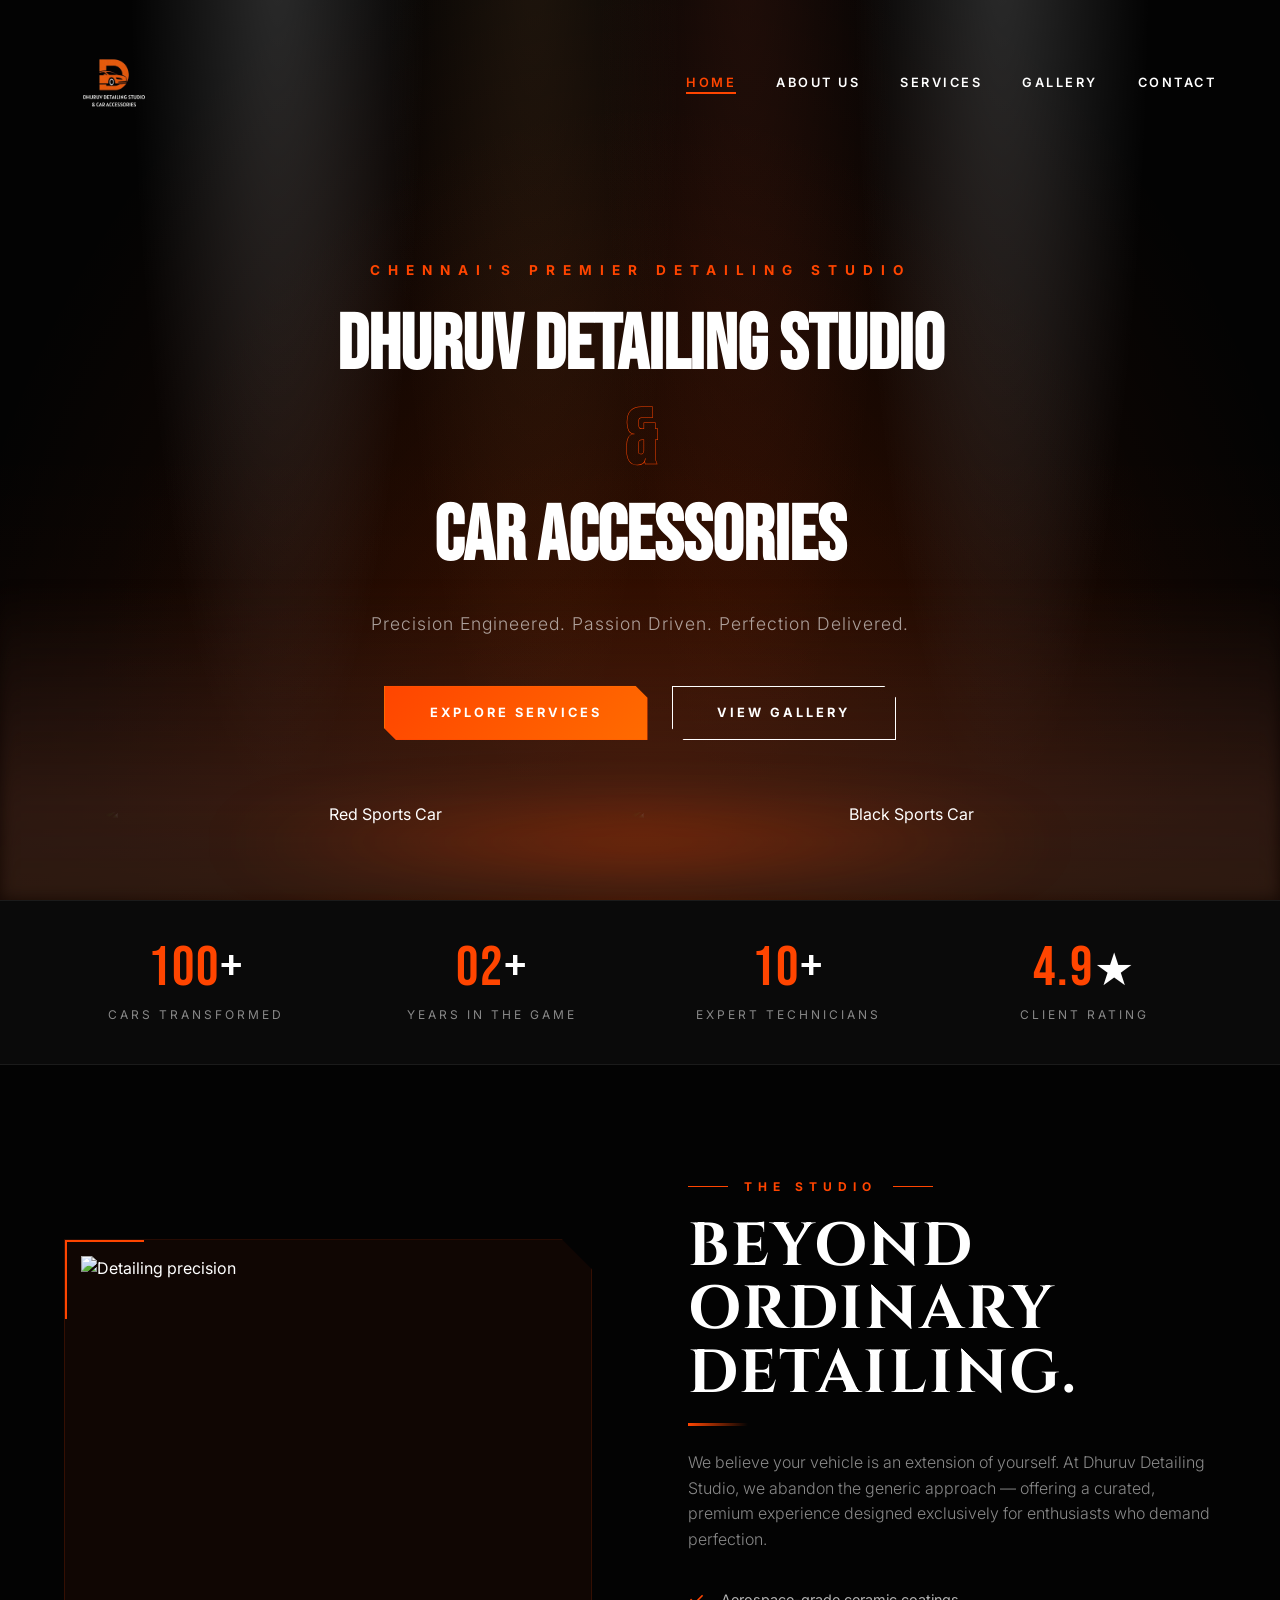
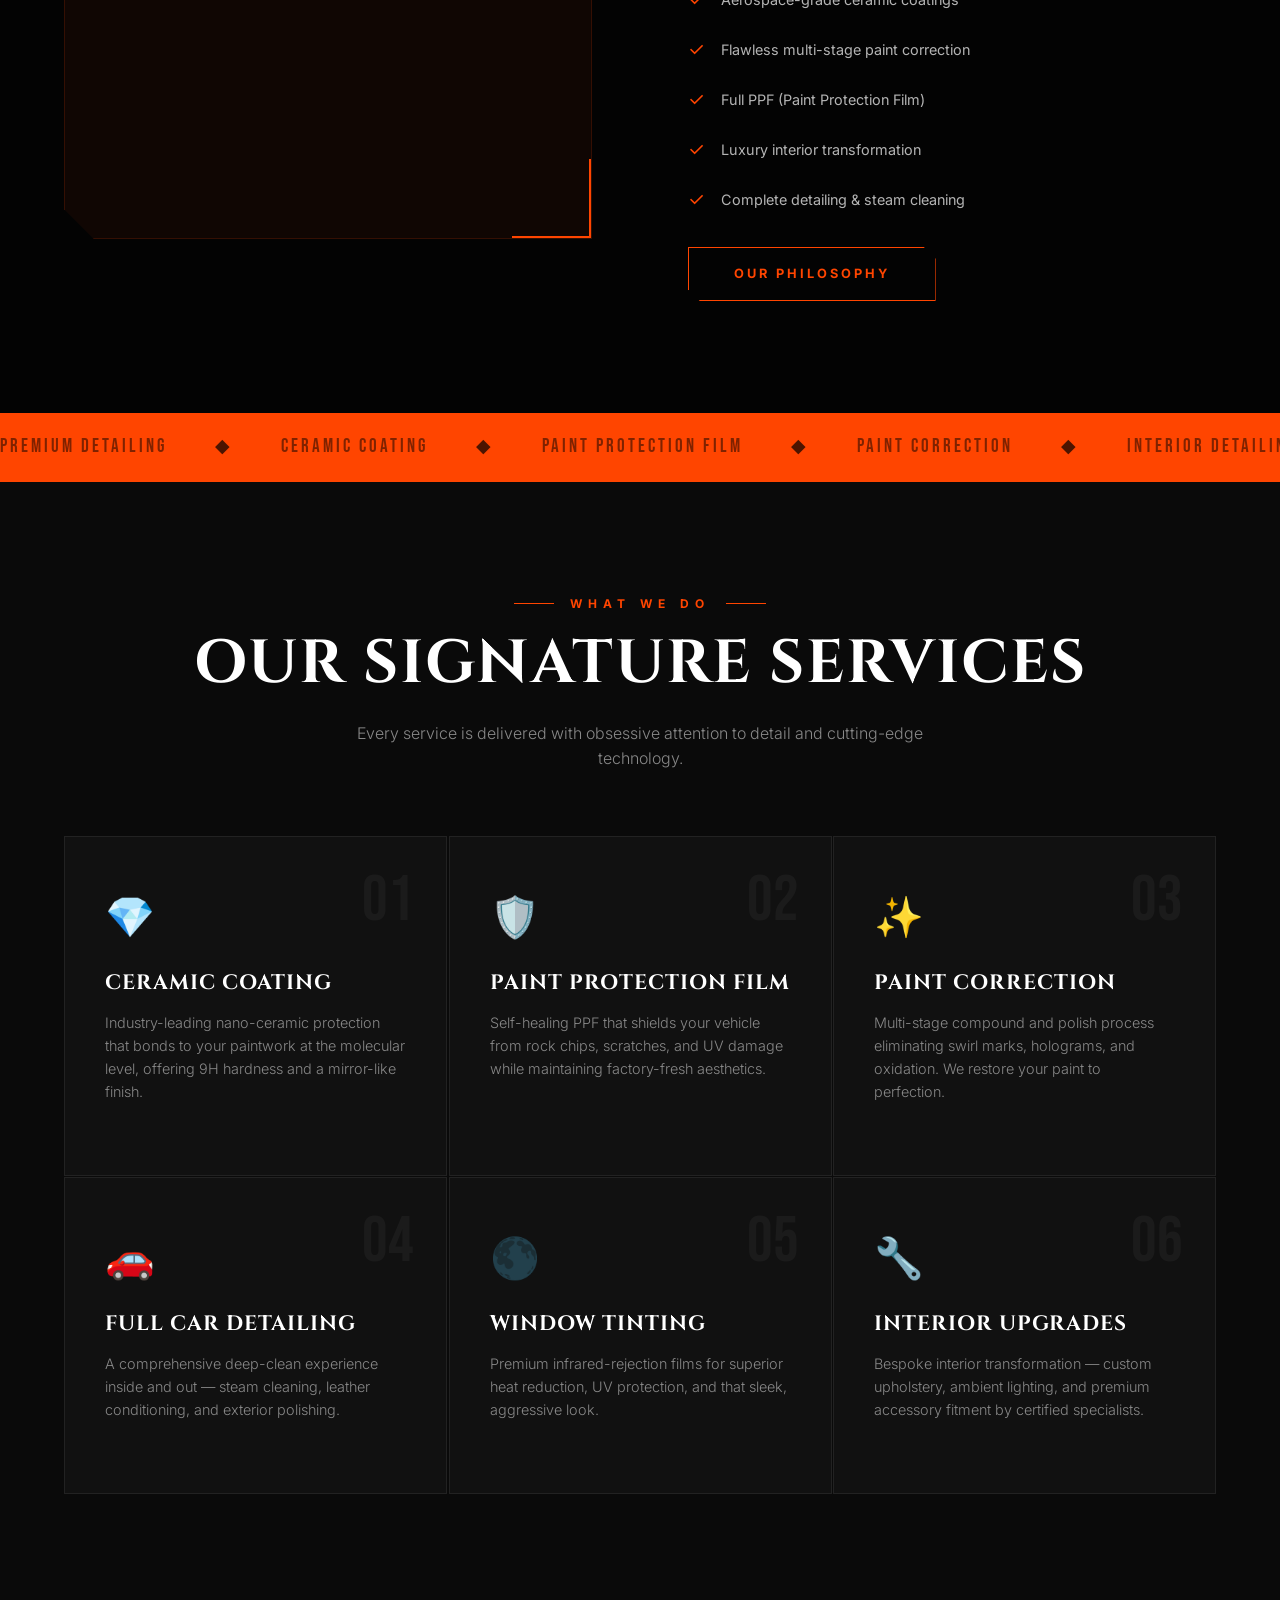
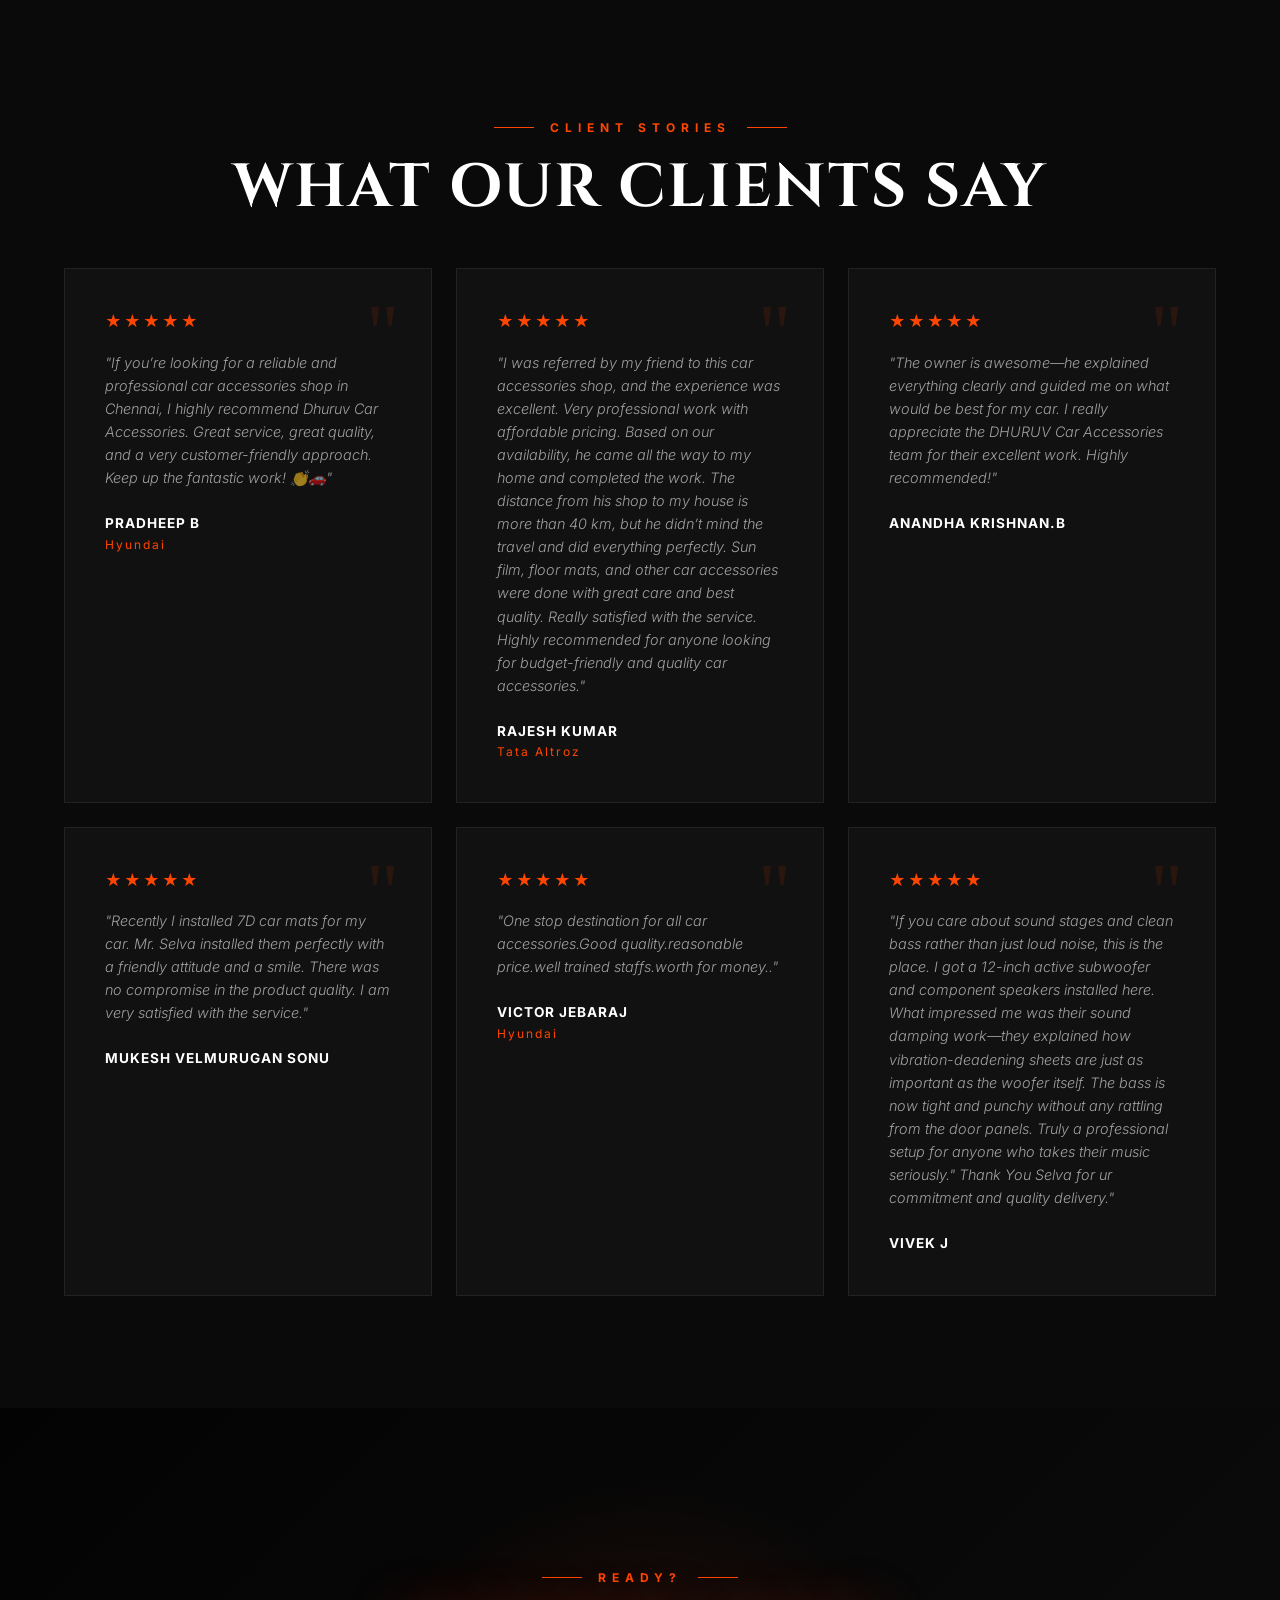
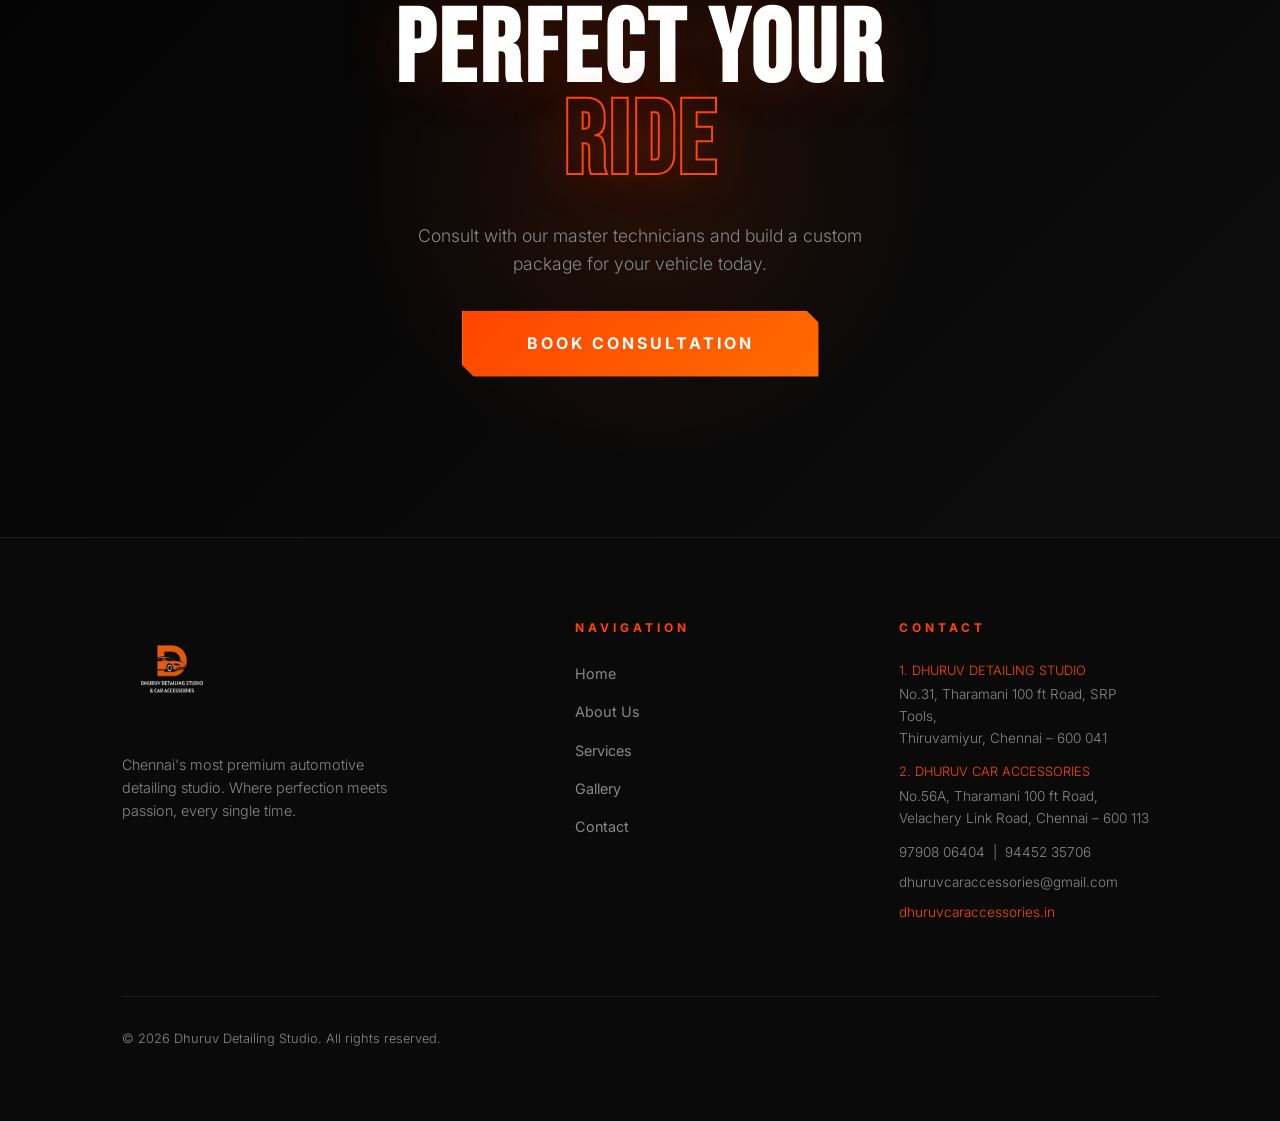
==== commit 72dd8add: "mynewcommit" ====
--- a/index.html
+++ b/index.html
@@ -22,7 +22,7 @@
     <nav class="navbar" id="mainNav">
         <div class="nav-container">
             <a href="index.html" class="logo">
-                <img src="images/logo.jpg" alt="Dhuruv Detailing Studio" class="nav-logo-img">
+                <img src="images/logo1.png" alt="Dhuruv Detailing Studio" class="nav-logo-img">
             </a>
             <ul class="nav-links">
                 <li><a href="index.html" class="active">Home</a></li>
@@ -97,24 +97,18 @@
         <div class="hero-floor"></div>
 
         <!-- Hero Content -->
-        <div class="hero-content">
+                <div class="hero-content">
             <span class="hero-eyebrow">Chennai's Premier Detailing Studio</span>
             <h1 class="hero-headline">
-                <span class="line-solid">DHURUV</span>
-                <span class="line-accent">DETAILING</span>
-                <span class="line-solid">STUDIO</span>
+                <span class="top">DHURUV DETAILING STUDIO</span>
+                <span class="mid">&</span>
+                <span class="bottom">CAR ACCESSORIES</span>
             </h1>
             <p class="hero-sub">Precision Engineered. Passion Driven. Perfection Delivered.</p>
             <div class="hero-ctas">
                 <a href="shop.html" class="btn btn-primary">Explore Services</a>
-                <a href="gallery.php" class="btn btn-secondary">View Gallery</a>
-            </div>
-        </div>
-
-        <!-- Opening badge -->
-        <div class="hero-badge">
-            <strong>APR 20</strong>
-            Grand Opening
+                <a href="gallery.html" class="btn btn-secondary">View Gallery</a>
+            </div>
         </div>
 
         <!-- Scroll indicator -->
@@ -125,55 +119,28 @@
 
     </header>
 
-    <!-- Grand Opening Countdown -->
-    <div class="countdown-bar">
-        <span class="countdown-label"> Grand Opening Countdown</span>
-        <div class="countdown-timer">
-            <div class="count-unit">
-                <div class="count-num" id="cd-days">--</div>
-                <div class="count-sub">DAYS</div>
-            </div>
-            <span class="count-sep">:</span>
-            <div class="count-unit">
-                <div class="count-num" id="cd-hours">--</div>
-                <div class="count-sub">HRS</div>
-            </div>
-            <span class="count-sep">:</span>
-            <div class="count-unit">
-                <div class="count-num" id="cd-mins">--</div>
-                <div class="count-sub">MIN</div>
-            </div>
-            <span class="count-sep">:</span>
-            <div class="count-unit">
-                <div class="count-num" id="cd-secs">--</div>
-                <div class="count-sub">SEC</div>
-            </div>
-        </div>
-        <span class="countdown-label">Monday, 20 April 2026 — 9:00 AM</span>
-    </div>
 
     <!-- STATS BAR -->
-    <div class="stats-bar">
+      <div class="stats-bar">
         <div class="stats-grid">
             <div class="reveal reveal-delay-1">
-                <div class="stat-num">500<span style="color:#fff">+</span></div>
+                <div class="stat-num">100<span style="color:#fff">+</span></div>
                 <div class="stat-sub">Cars Transformed</div>
             </div>
             <div class="reveal reveal-delay-2">
-                <div class="stat-num">08</div>
+                <div class="stat-num">02<span style="color:#fff">+</span></div>
                 <div class="stat-sub">Years in the Game</div>
             </div>
             <div class="reveal reveal-delay-3">
-                <div class="stat-num">12</div>
+                <div class="stat-num">10<span style="color:#fff">+</span></div>
                 <div class="stat-sub">Expert Technicians</div>
             </div>
             <div class="reveal reveal-delay-4">
-                <div class="stat-num">4.9<span style="color:var(--clr-accent)">★</span></div>
+                <div class="stat-num">4.9<span style="color:#fff;font-size:80%;">★</span></div>
                 <div class="stat-sub">Client Rating</div>
             </div>
         </div>
     </div>
-
     <!-- ABOUT SPLIT SECTION -->
     <section class="section" style="background: var(--clr-bg);">
         <div class="split-section">
@@ -272,60 +239,8 @@
         </div>
     </section>
 
-    <!-- GRAND OPENING EVENT BANNER -->
-    <section class="event-banner">
-        <div class="event-banner-bg"></div>
-        <div class="event-banner-smoke"></div>
-
-        <!-- Mini lightning inside banner -->
-        <div style="position:absolute;inset:0;pointer-events:none;overflow:hidden;z-index:1;">
-            <div
-                style="position:absolute;top:0;left:15%;width:2px;height:70%;background:linear-gradient(to bottom,transparent,rgba(255,150,100,0.6),transparent);filter:blur(2px);animation:strikeBolt 8s ease-in-out infinite 1s;opacity:0;">
-            </div>
-            <div
-                style="position:absolute;top:0;right:20%;width:2px;height:60%;background:linear-gradient(to bottom,transparent,rgba(255,200,150,0.5),transparent);filter:blur(2px);animation:strikeBolt 11s ease-in-out infinite 5s;opacity:0;">
-            </div>
-        </div>
-
-        <div class="event-content">
-            <div>
-                <div class="section-label" style="color:var(--clr-accent);">You Are Invited</div>
-                <div class="event-title reveal-left">
-                    <span>GRAND</span><br>
-                    <span class="accent-line">OPENING</span>
-                </div>
-                <p style="margin-top:2rem; max-width:420px; font-size:1.1rem; color:rgba(255,255,255,0.5);">
-                    We're expanding! Join us for the grand opening of our new Tharamani branch — where perfection meets
-                    passion.
-                </p>
-                <a href="contact.html" class="btn btn-primary" style="margin-top:2rem;">Book a Spot</a>
-            </div>
-            <div class="event-details reveal-right">
-                <div class="event-item">
-                    <div class="label">Date</div>
-                    <div class="value">Monday, 20th April 2026</div>
-                </div>
-                <div class="event-item">
-                    <div class="label">Time</div>
-                    <div class="value">9:00 AM Onwards</div>
-                </div>
-                <div class="event-item">
-                    <div class="label">Location</div>
-                    <div class="value" style="font-size:1.2rem;">Tharamani 100 ft Road</div>
-                    <div class="sub">No.56A, Velachery Link Road, Chennai 600 113</div>
-                </div>
-                <div class="event-item">
-                    <div class="label">Tagline</div>
-                    <div class="value" style="font-size:1rem; font-family:var(--font-display); letter-spacing:2px;">
-                        <!-- Arrive Ordinary. Depart Exceptional. -->
-                    </div>
-                </div>
-            </div>
-        </div>
-    </section>
-
     <!-- TESTIMONIALS -->
-    <section class="section testimonials-section">
+   <section class="section testimonials-section">
         <div class="container">
             <div class="text-center">
                 <div class="section-label" style="justify-content:center;">Client Stories</div>
@@ -335,27 +250,44 @@
                 <div class="testimonial-card reveal reveal-delay-1">
                     <div class="testimonial-quote">"</div>
                     <div class="testimonial-stars">★★★★★</div>
-                    <p class="testimonial-text">"Absolutely phenomenal work. My Lamborghini looks better than the day it
-                        rolled out of the showroom. The ceramic coating is flawless."</p>
-                    <div class="testimonial-author">Arjun Mehta</div>
-                    <div class="testimonial-car">Lamborghini Huracán</div>
+                    <p class="testimonial-text">"If you’re looking for a reliable and professional car accessories shop in Chennai, I highly recommend Dhuruv Car Accessories. Great service, great quality, and a very customer-friendly approach.
+Keep up the fantastic work! 👏🚗"</p>
+                    <div class="testimonial-author">Pradheep B</div>
+                    <div class="testimonial-car">Hyundai</div>
                 </div>
                 <div class="testimonial-card reveal reveal-delay-2">
                     <div class="testimonial-quote">"</div>
                     <div class="testimonial-stars">★★★★★</div>
-                    <p class="testimonial-text">"The paint correction on my M5 is beyond belief. They eliminated 3 years
-                        of swirl marks in one visit. Dhuruv and his team are true artists."</p>
-                    <div class="testimonial-author">Rohit Kapoor</div>
-                    <div class="testimonial-car">BMW M5 Competition</div>
+                    <p class="testimonial-text">"I was referred by my friend to this car accessories shop, and the experience was excellent. Very professional work with affordable pricing. Based on our availability, he came all the way to my home and completed the work. The distance from his shop to my house is more than 40 km, but he didn’t mind the travel and did everything perfectly. Sun film, floor mats, and other car accessories were done with great care and best quality. Really satisfied with the service. Highly recommended for anyone looking for budget-friendly and quality car accessories."</p>
+                    <div class="testimonial-author">Rajesh Kumar</div>
+                    <div class="testimonial-car">Tata Altroz</div>
                 </div>
                 <div class="testimonial-card reveal reveal-delay-3">
                     <div class="testimonial-quote">"</div>
                     <div class="testimonial-stars">★★★★★</div>
-                    <p class="testimonial-text">"Best detailing studio in Chennai. Period. The PPF they applied is
-                        seamless and the attention to detail is unmatched. Worth every penny."</p>
-                    <div class="testimonial-author">Priya Sundaram</div>
-                    <div class="testimonial-car">Porsche 911 Carrera</div>
-                </div>
+                    <p class="testimonial-text">"The owner is awesome—he explained everything clearly and guided me on what would be best for my car. I really appreciate the DHURUV Car Accessories team for their excellent work.
+Highly recommended!"</p>
+                    <div class="testimonial-author">Anandha krishnan.B</div>
+                </div>
+                <div class="testimonial-card reveal reveal-delay-3">
+                    <div class="testimonial-quote">"</div>
+                    <div class="testimonial-stars">★★★★★</div>
+                    <p class="testimonial-text">"Recently I installed 7D car mats for my car. Mr. Selva installed them perfectly with a friendly attitude and a smile. There was no compromise in the product quality. I am very satisfied with the service."</p>
+                    <div class="testimonial-author">mukesh velmurugan sonu</div>
+                </div>
+                <div class="testimonial-card reveal reveal-delay-3">
+                    <div class="testimonial-quote">"</div>
+                    <div class="testimonial-stars">★★★★★</div>
+                    <p class="testimonial-text">"One stop destination for all car accessories.Good quality.reasonable price.well trained staffs.worth for money.."</p>
+                    <div class="testimonial-author">Victor Jebaraj</div>
+                    <div class="testimonial-car">Hyundai</div>
+                </div>
+                <div class="testimonial-card reveal reveal-delay-3">
+                    <div class="testimonial-quote">"</div>
+                    <div class="testimonial-stars">★★★★★</div>
+                    <p class="testimonial-text">"If you care about sound stages and clean bass rather than just loud noise, this is the place. I got a 12-inch active subwoofer and component speakers installed here. What impressed me was their sound damping work—they explained how vibration-deadening sheets are just as important as the woofer itself. The bass is now tight and punchy without any rattling from the door panels. Truly a professional setup for anyone who takes their music seriously." Thank You Selva for ur commitment and quality delivery."</p>
+                    <div class="testimonial-author">Vivek J</div>
+                </div>     
             </div>
         </div>
     </section>
@@ -381,7 +313,7 @@
             <div class="footer-grid">
                 <div class="footer-brand">
                     <a href="index.html">
-                        <img src="images/logo.jpg" alt="Dhuruv Detailing Studio" class="footer-logo-img">
+                      <div class="left-cont"><img src="images/logo1.png" alt="Dhuruv Detailing Studio" class="footer-logo-img"></div> 
                     </a>
                     <p>Chennai's most premium automotive detailing studio. Where perfection meets passion, every single
                         time.</p>
--- a/style.css
+++ b/style.css
@@ -115,19 +115,25 @@
 }
 
 .nav-logo-img {
-    height: 52px;
+    height: 100px;
     width: auto;
     object-fit: contain;
     display: block;
 }
 
 .footer-logo-img {
-    height: 60px;
+    height: 100px;
     width: auto;
     margin: 0 auto 1.2rem auto;
     display: block;
     object-fit: contain;
 }
+
+.left-cont{
+    display:grid;
+    justify-content:start;
+}
+
 
 .nav-links {
     display: flex;
@@ -724,15 +730,37 @@
     animation: fadeInDown 1s ease both;
 }
 
-.hero-headline {
+.hero-headline span{
+    text-align: center;
     font-family: var(--font-display);
-    font-size: clamp(4.5rem, 13vw, 11rem);
-    line-height: 0.88;
-    letter-spacing: 6px;
     text-transform: uppercase;
-    margin-bottom: 1rem;
-    animation: heroTextReveal 1.2s cubic-bezier(0.16, 1, 0.3, 1) 0.3s both;
-}
+    margin-bottom:15px;
+}
+
+/* FORCE single line */
+.top {
+    display: block;
+    white-space: nowrap;
+    font-size: clamp(1.5rem, 6vw, 7rem);
+}
+
+
+/* Next lines */
+.mid {
+    display: block;
+    font-size: clamp(1.5rem, 6vw, 7rem);
+  -webkit-text-stroke: 0.5px var(--clr-accent);
+    color: transparent;
+    text-shadow:  rgba(255, 69, 0, 0.4);
+}
+
+.bottom {
+    display: block;
+    font-size: clamp(1.5rem, 6vw, 7rem);
+    
+}
+
+
 
 .hero-headline .line-accent {
     -webkit-text-stroke: 2px var(--clr-accent);
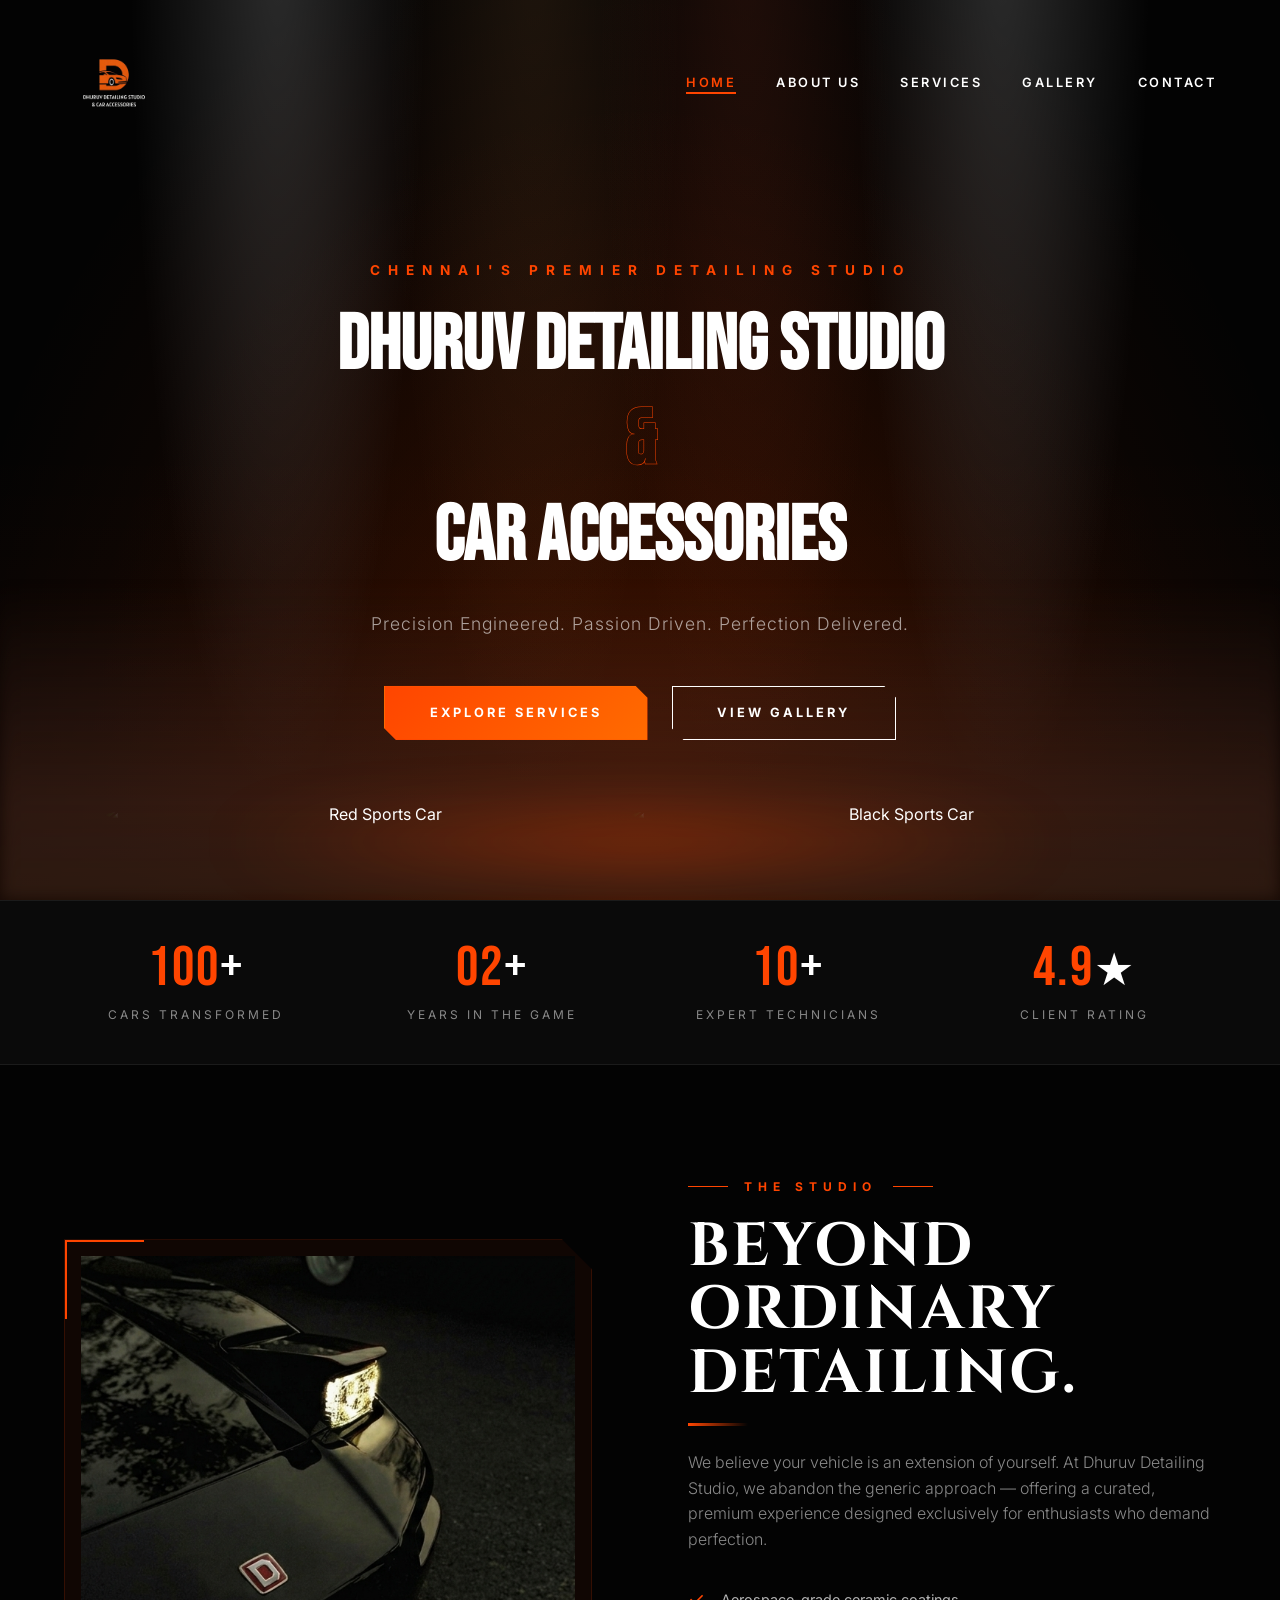
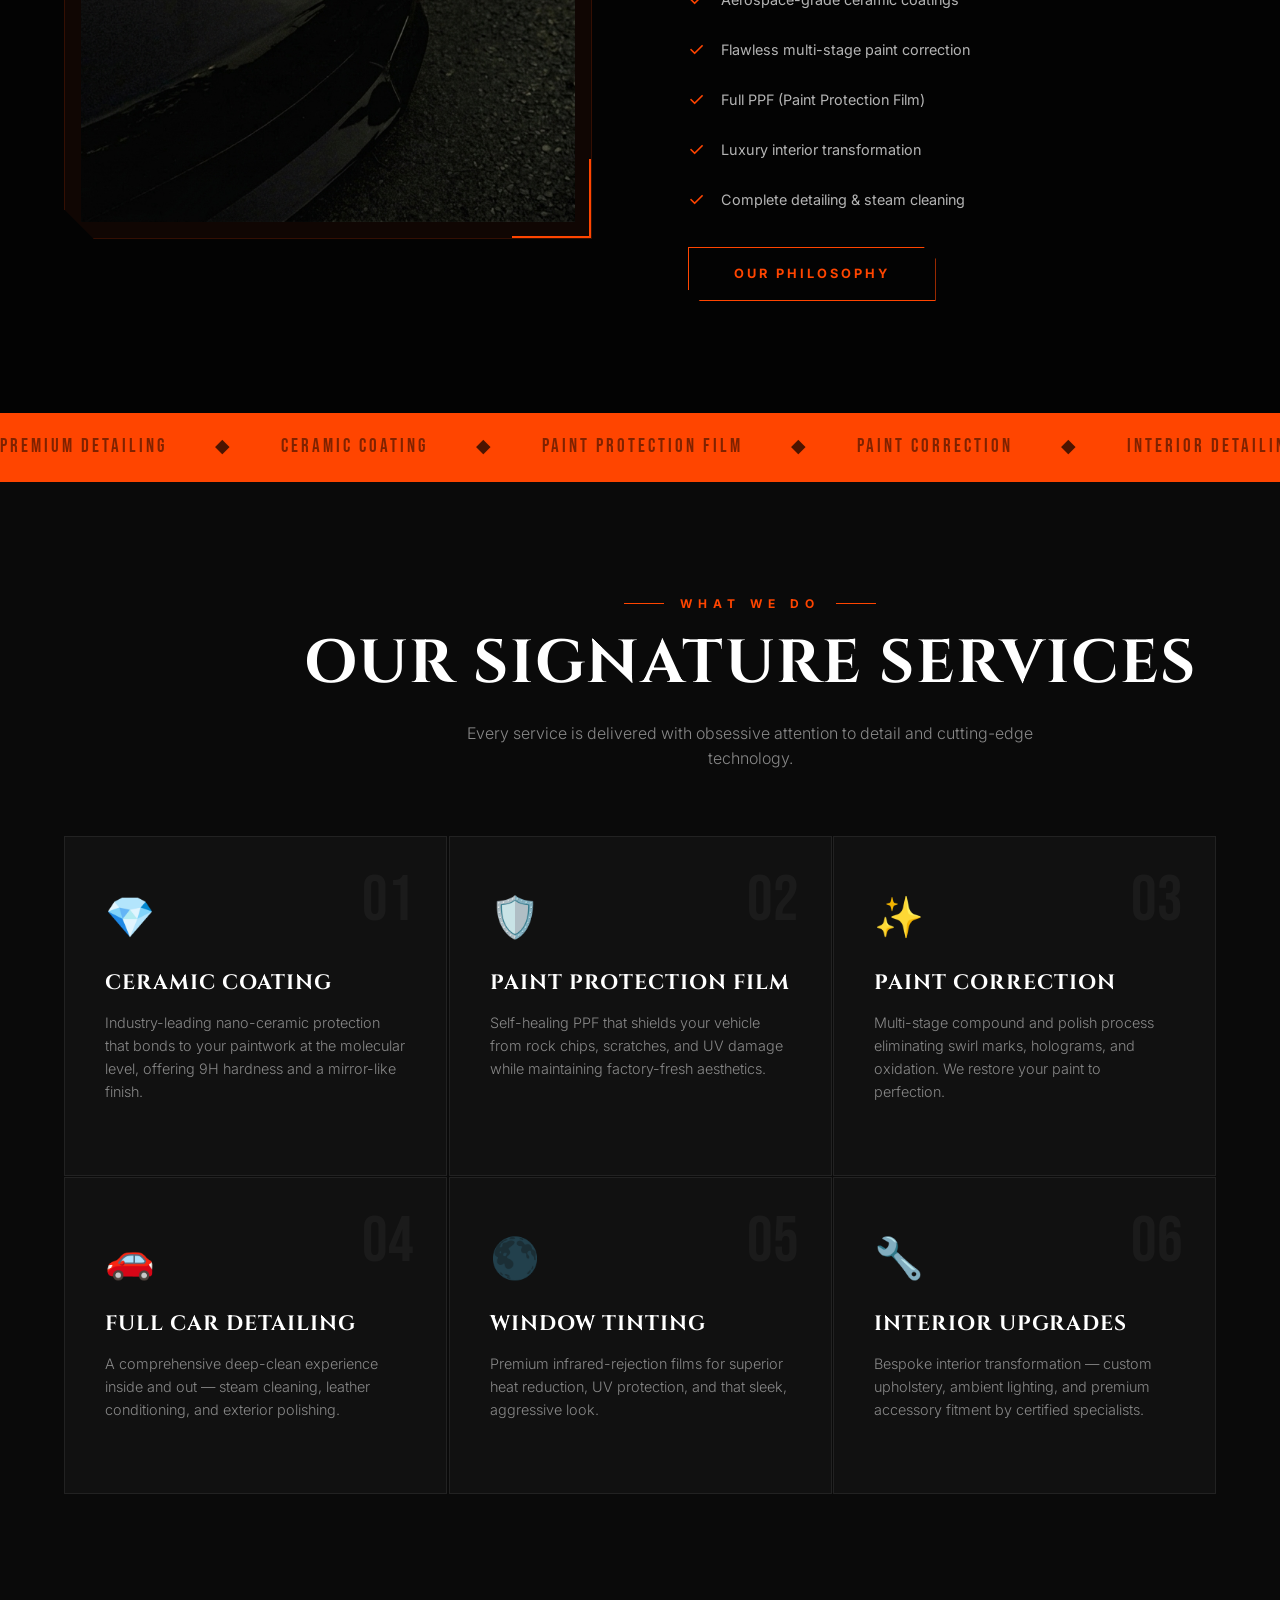
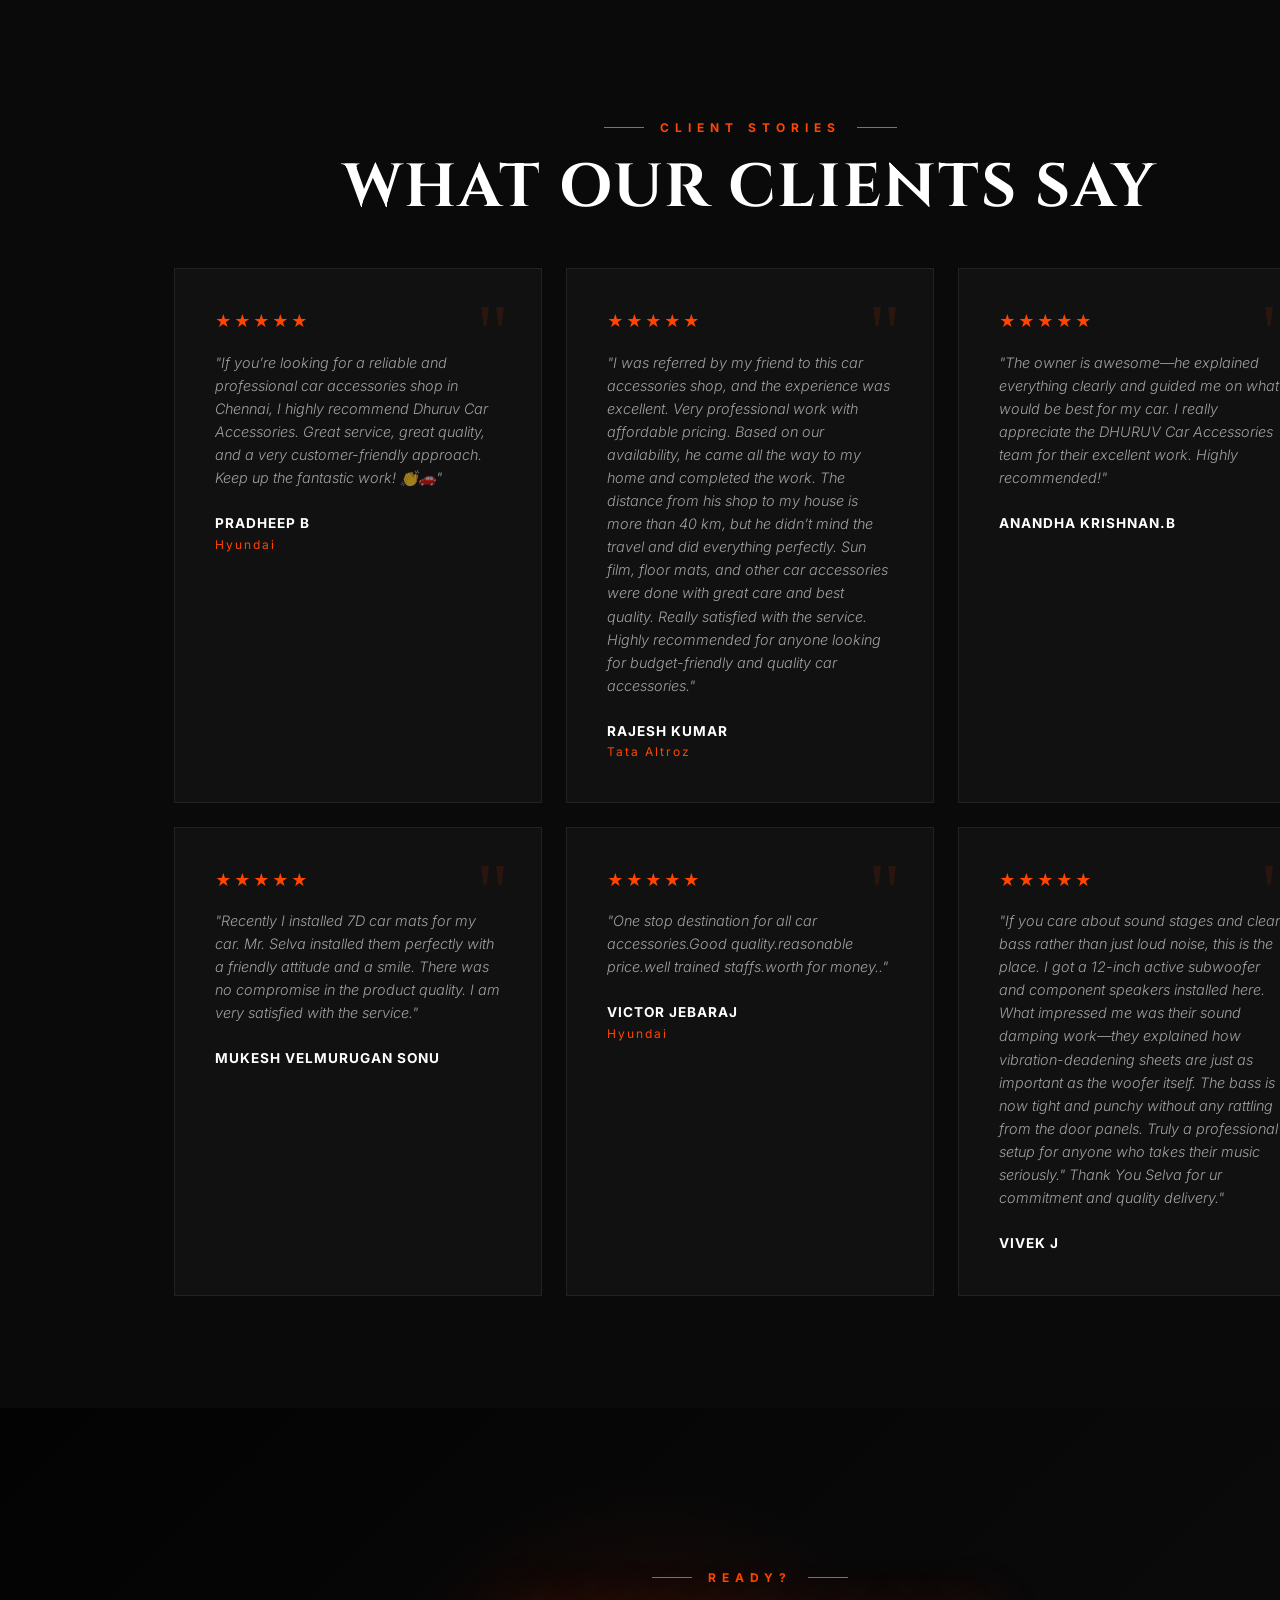
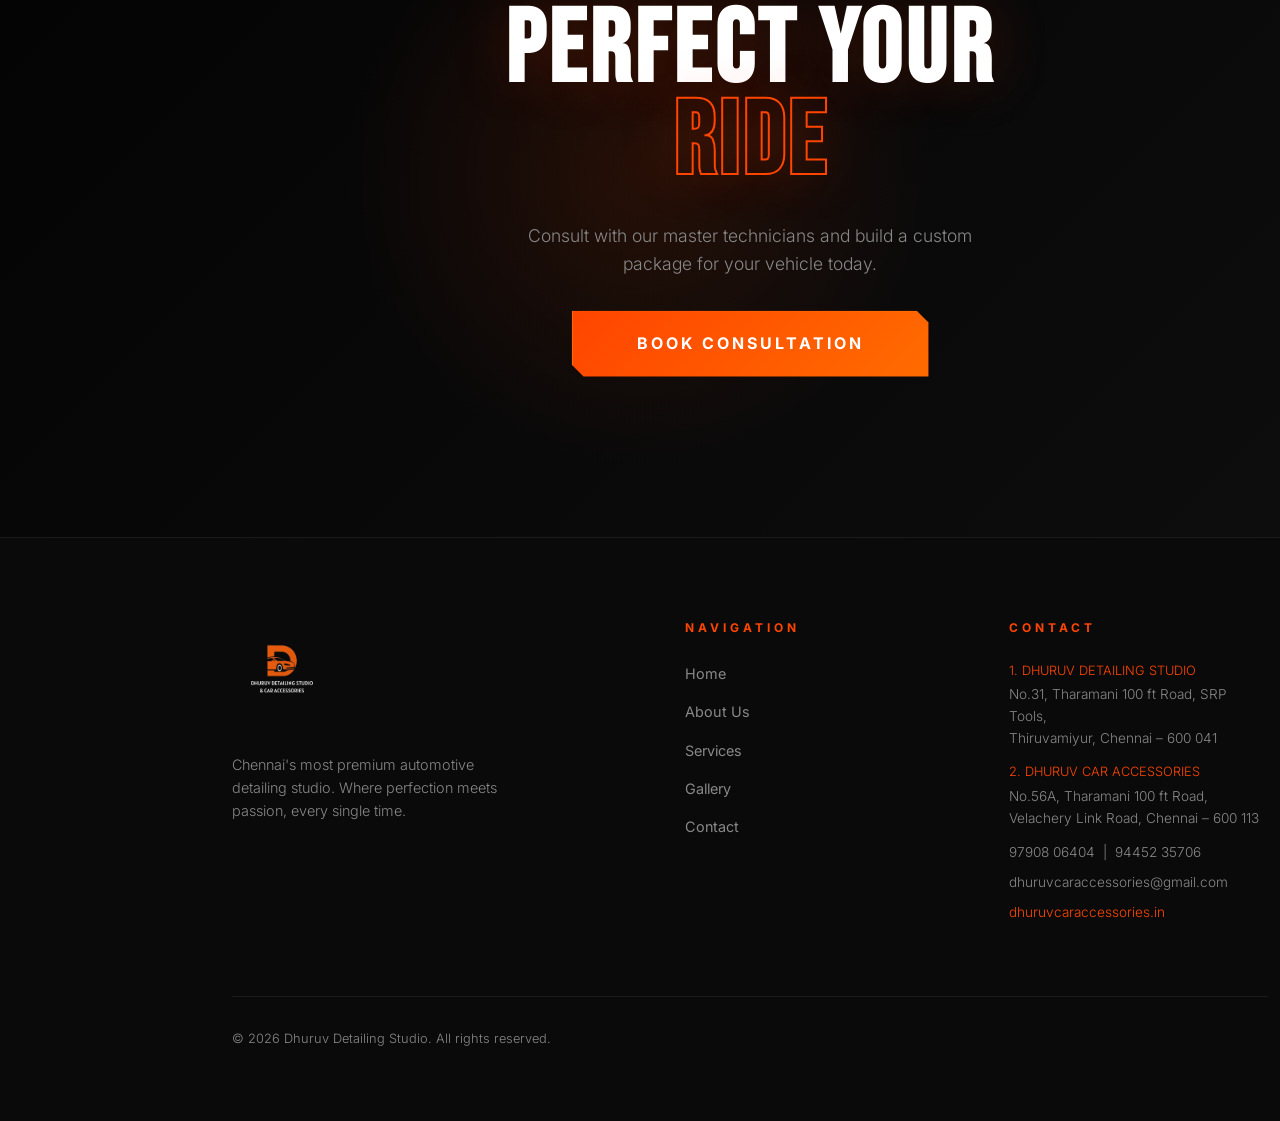
==== commit a8aa8c85: "Project" ====
--- a/index.html
+++ b/index.html
@@ -12,8 +12,9 @@
     <link
         href="https://fonts.googleapis.com/css2?family=Bebas+Neue&family=Cinzel:wght@400;700;900&family=Inter:wght@300;400;600;700&display=swap"
         rel="stylesheet">
+        
     <link rel="stylesheet" href="style.css">
-
+     <link rel="icon" type="image/x-icon" href="images/rect21.png">
 </head>
 
 <body>
@@ -107,7 +108,7 @@
             <p class="hero-sub">Precision Engineered. Passion Driven. Perfection Delivered.</p>
             <div class="hero-ctas">
                 <a href="shop.html" class="btn btn-primary">Explore Services</a>
-                <a href="gallery.html" class="btn btn-secondary">View Gallery</a>
+                <a href="gallery.php" class="btn btn-secondary">View Gallery</a>
             </div>
         </div>
 
@@ -145,7 +146,7 @@
     <section class="section" style="background: var(--clr-bg);">
         <div class="split-section">
             <div class="split-image-wrap reveal-left">
-                <img src="images/service-3.jpg" alt="Detailing precision">
+                <img src="images/home2.png" alt="Detailing precision">
                 <div class="split-image-accent"></div>
                 <div class="split-image-accent-tl"></div>
             </div>
--- a/style.css
+++ b/style.css
@@ -77,7 +77,9 @@
     max-width: 1400px;
     margin: 0 auto;
     padding: 0 5%;
-}
+    margin-left: 110px;
+}
+
 
 .text-center {
     text-align: center;
